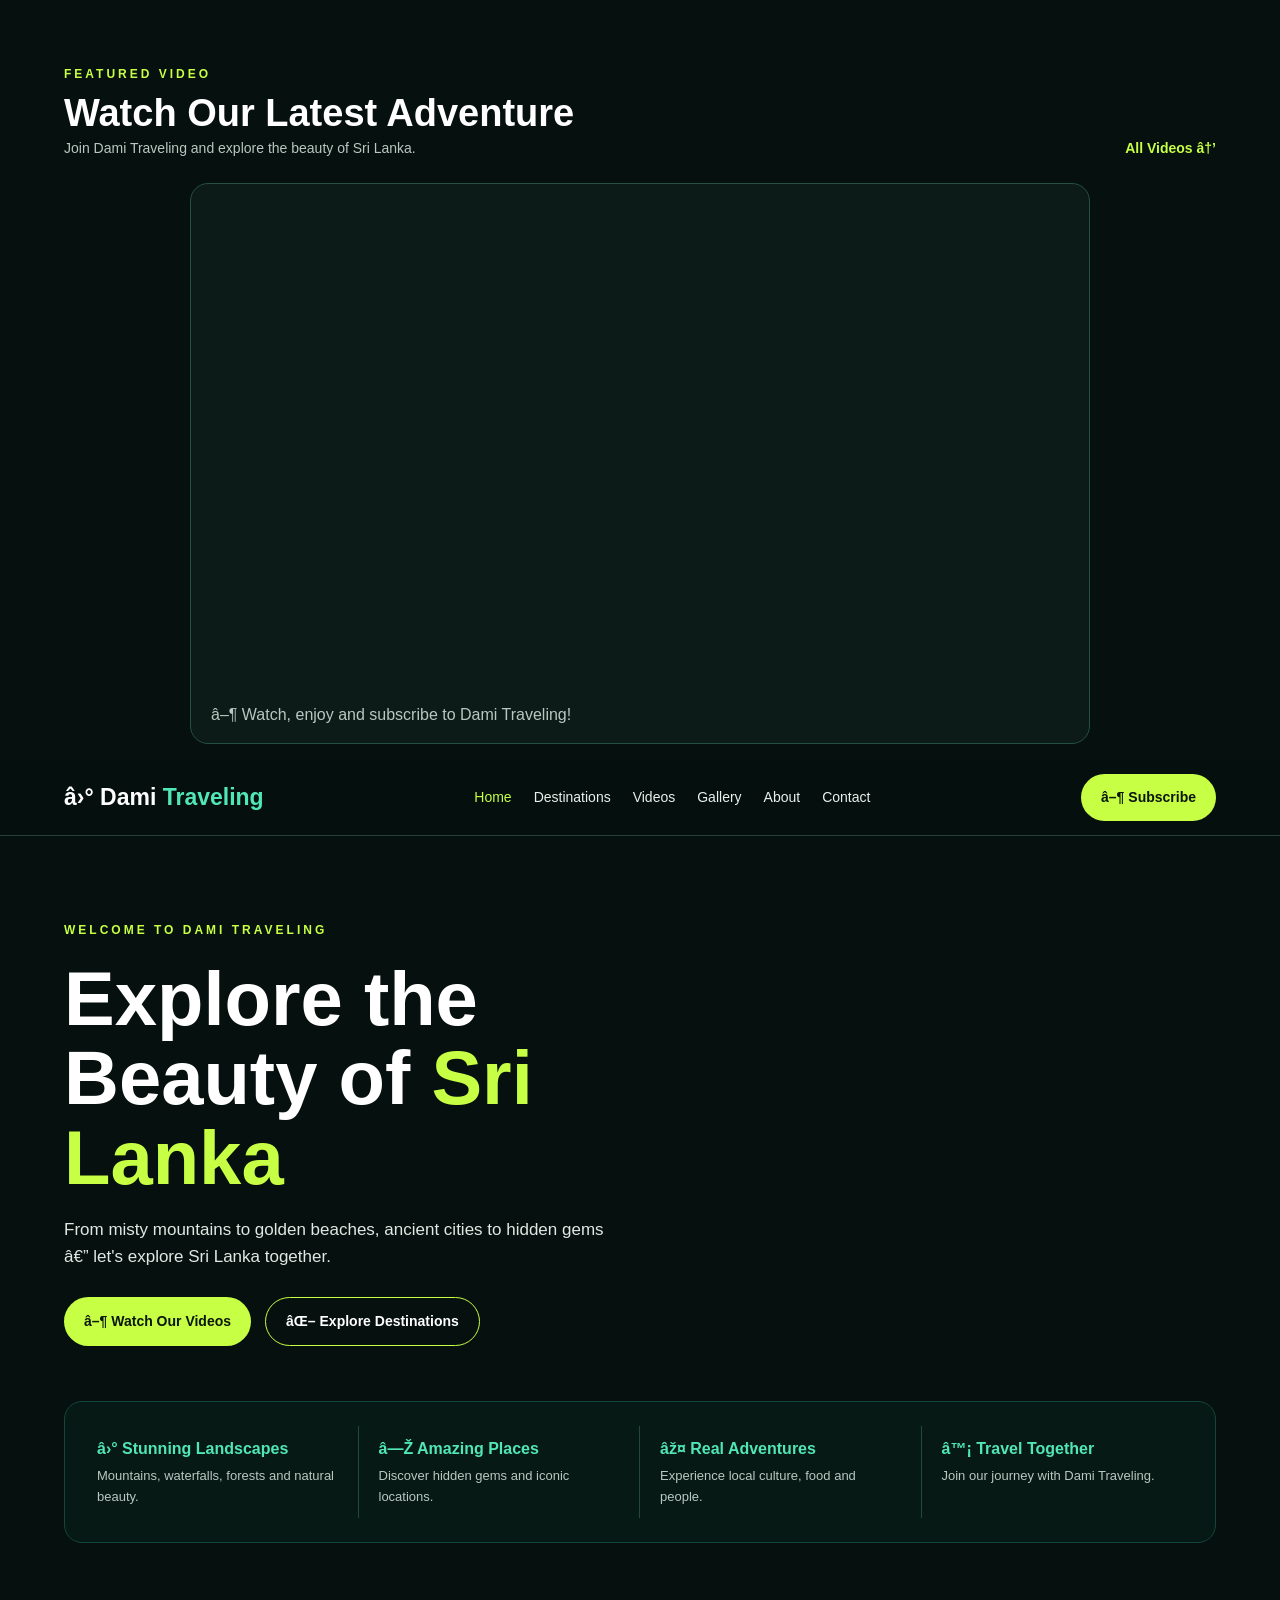
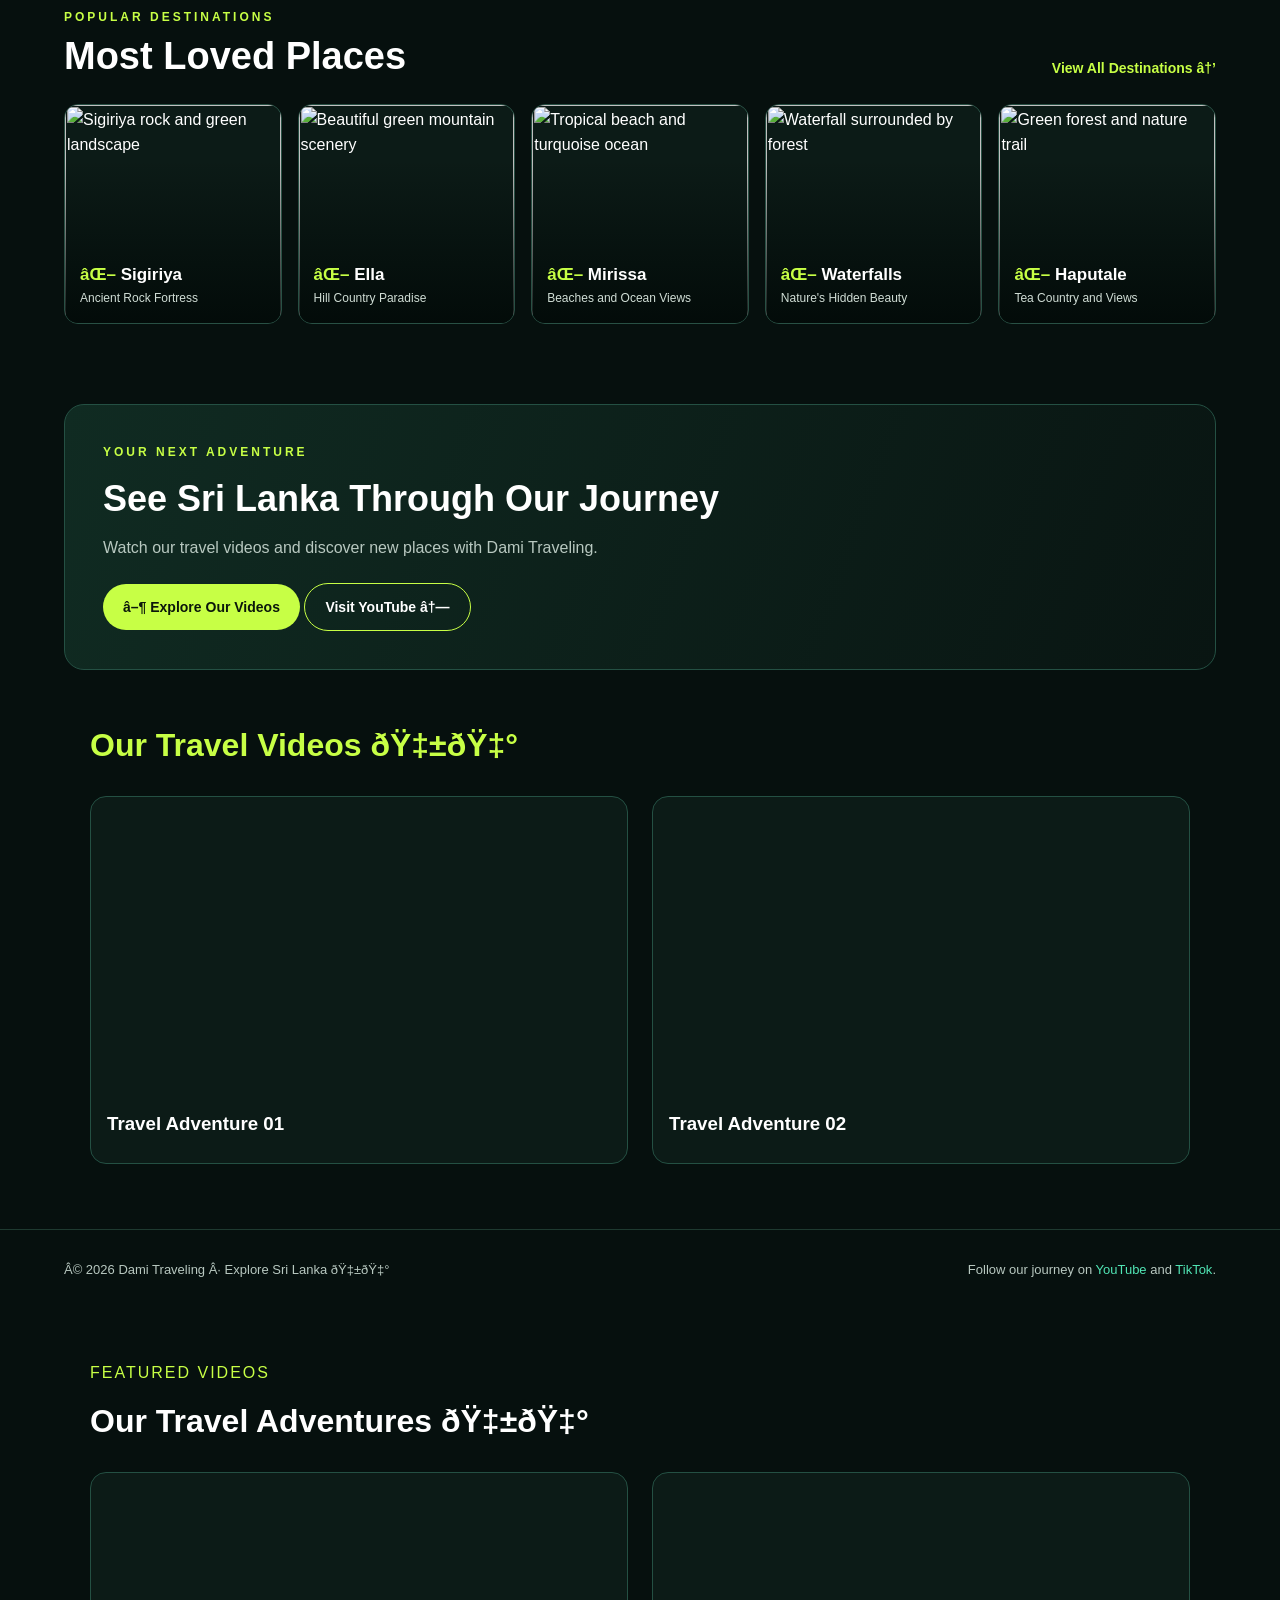
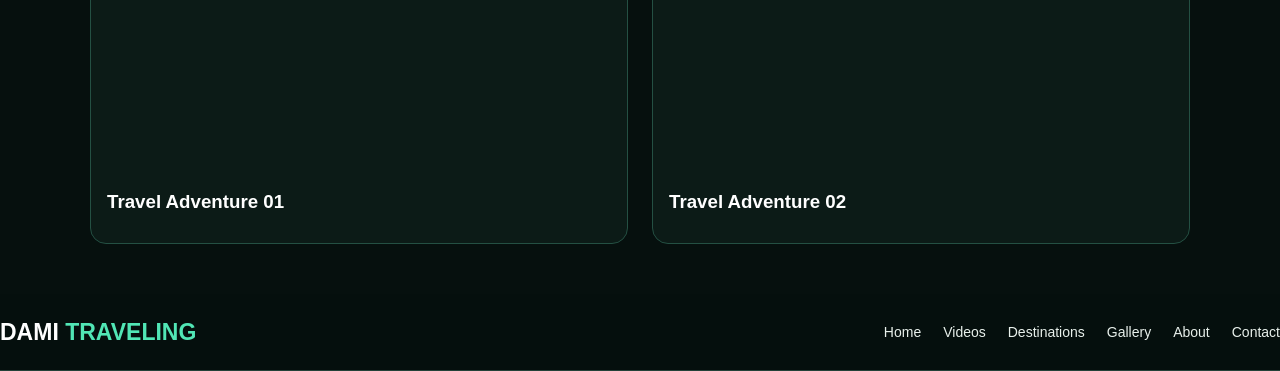
==== index.html @ 3c7013a9 "Update index.html" ====
<section class="content wrap">
  <div class="section-head">
    <div>
      <span class="kicker">FEATURED VIDEO</span>
      <h2>Watch Our Latest Adventure</h2>
      <p>Join Dami Traveling and explore the beauty of Sri Lanka.</p>
    </div>
    <a class="view-all" href="videos.html">All Videos →</a>
  </div>

  <div style="max-width:900px;margin:auto;background:#0c1b17;padding:12px;border:1px solid #245043;border-radius:18px;">
    <div style="position:relative;width:100%;aspect-ratio:16/9;">
      <iframe
        src="https://www.youtube.com/embed/QiUTa15-gpk"
        title="Dami Traveling featured video"
        style="position:absolute;inset:0;width:100%;height:100%;border:0;border-radius:12px;"
        allow="accelerometer;autoplay;clipboard-write;encrypted-media;gyroscope;picture-in-picture;web-share"
        referrerpolicy="strict-origin-when-cross-origin"
        allowfullscreen>
      </iframe>
    </div>
    <p style="padding:14px 8px 4px;color:#b8c8c0;">
      ▶ Watch, enjoy and subscribe to Dami Traveling!
    </p>
  </div>
</section>

<!DOCTYPE html>
<html lang="en">
<head>
<meta charset="UTF-8">
<meta name="viewport" content="width=device-width, initial-scale=1">
<title>Dami Traveling | Explore Sri Lanka</title>
<meta name="description" content="Explore Sri Lanka's mountains, waterfalls, villages and beaches with Dami Traveling.">
<style>
*{box-sizing:border-box;margin:0;padding:0}
:root{--bg:#06100e;--panel:#0c1b17;--green:#c7ff45;--mint:#51e6b5;--muted:#b8c8c0}
html{scroll-behavior:smooth;scroll-padding-top:90px}
body{font-family:Arial,Helvetica,sans-serif;background:var(--bg);color:#fff;line-height:1.6}
a{color:inherit;text-decoration:none}
img{display:block;width:100%;object-fit:cover}
.wrap{width:min(1200px,90%);margin:auto}
header{position:sticky;top:0;z-index:20;background:#06100ef2;border-bottom:1px solid #234138;backdrop-filter:blur(12px)}
.navbar{min-height:76px;display:flex;align-items:center;justify-content:space-between;gap:20px}
.logo{font-size:23px;font-weight:800;color:#fff;white-space:nowrap}
.logo span{color:var(--mint)}
nav{display:flex;gap:22px;align-items:center;flex-wrap:wrap}
nav a{font-size:14px;color:#e8f0eb}
nav a:hover,nav a.active{color:var(--green)}
.subscribe,.btn{display:inline-flex;justify-content:center;align-items:center;gap:9px;padding:12px 20px;border-radius:30px;font-weight:bold;font-size:14px}
.subscribe,.btn-main{background:var(--green);color:#0b170b}
.hero{min-height:510px;display:flex;align-items:center;position:relative;overflow:hidden;background:linear-gradient(90deg,#06100e 0%,#06100edb 35%,#06100e30 100%),url('https://images.unsplash.com/photo-1470770841072-f978cf4d019e?auto=format&fit=crop&w=2000&q=85') center 48%/cover no-repeat}
.hero-content{padding:85px 0;max-width:680px}
.kicker{font-size:12px;font-weight:bold;letter-spacing:3px;color:var(--green)}
h1{font-size:clamp(42px,7vw,76px);line-height:1.05;margin:18px 0}
h1 span{color:var(--green)}
.hero p{max-width:540px;color:#e0e8e3;font-size:17px}
.actions{display:flex;gap:14px;flex-wrap:wrap;margin-top:27px}
.btn-outline{border:1px solid var(--green);color:white}
.btn:hover,.subscribe:hover{transform:translateY(-2px)}
.features{display:grid;grid-template-columns:repeat(4,1fr);background:#071915;border:1px solid #15453a;border-radius:18px;padding:24px 12px;margin-top:-30px;position:relative;z-index:2}
.feature{padding:10px 20px;border-right:1px solid #23483c}
.feature:last-child{border:0}
.feature strong{display:block;color:var(--mint);font-size:16px;margin-bottom:5px}
.feature p{font-size:13px;color:var(--muted)}
section.content{padding:65px 0 15px}
.section-head{display:flex;align-items:end;justify-content:space-between;gap:20px;margin-bottom:24px;flex-wrap:wrap}
.section-head h2{font-size:clamp(27px,4vw,38px);line-height:1.2;margin-top:7px}
.section-head p{font-size:14px;color:var(--muted)}
.view-all{color:var(--green);font-weight:bold;font-size:14px}
.places{display:grid;grid-template-columns:repeat(5,minmax(0,1fr));gap:16px}
.place{position:relative;min-height:220px;overflow:hidden;border-radius:14px;border:1px solid #285044;background:var(--panel)}
.place img{height:100%;min-height:220px;position:absolute;inset:0;transition:transform .35s}
.place:hover img{transform:scale(1.07)}
.place:after{content:"";position:absolute;inset:0;background:linear-gradient(transparent 25%,#020a08ed)}
.place-info{position:absolute;z-index:1;bottom:15px;left:15px;right:10px}
.place-info h3{font-size:17px}
.place-info p{font-size:12px;color:#d0ddd5}
.place-info h3:before{content:"⌖ ";color:var(--green)}
.video-banner{margin-top:65px;padding:38px;border:1px solid #245043;border-radius:20px;background:linear-gradient(110deg,#102b22,#091512)}
.video-banner h2{font-size:clamp(25px,4vw,36px);margin:8px 0}
.video-banner p{color:var(--muted);margin-bottom:22px}
footer{margin-top:65px;border-top:1px solid #1e3a30;padding:30px 0;color:var(--muted);font-size:13px}
.footer-inner{display:flex;justify-content:space-between;gap:20px;flex-wrap:wrap}
footer a{color:var(--mint)}
@media(max-width:950px){.navbar{padding:15px 0;flex-wrap:wrap;justify-content:center}.logo{width:100%;text-align:center}nav{justify-content:center;gap:15px}.places{grid-template-columns:repeat(3,1fr)}.features{grid-template-columns:repeat(2,1fr)}.feature:nth-child(2){border-right:0}.feature:nth-child(-n+2){border-bottom:1px solid #23483c}.feature{padding:16px}}
@media(max-width:600px){.wrap{width:92%}.hero{min-height:480px;background-position:center}.hero-content{padding:65px 0}h1{font-size:46px}.hero p{font-size:15px}.features{margin-top:-18px;padding:12px 6px}.feature{padding:12px 10px}.feature strong{font-size:14px}.feature p{font-size:12px}.places{grid-template-columns:repeat(2,minmax(0,1fr));gap:12px}.place,.place img{min-height:190px}.place-info{left:10px;bottom:10px}.place-info h3{font-size:15px}.video-banner{padding:25px 20px}.section-head{align-items:start;flex-direction:column}nav{gap:12px}nav a{font-size:13px}.subscribe{padding:9px 14px}}
</style>
</head>
<body>
<header>
  <div class="wrap navbar">
    <a class="logo" href="index.html">⛰ Dami <span>Traveling</span></a>
    <nav aria-label="Main navigation">
      <a class="active" href="index.html">Home</a>
      <a href="destinations.html">Destinations</a>
      <a href="videos.html">Videos</a>
      <a href="gallery.html">Gallery</a>
      <a href="about.html">About</a>
      <a href="contact.html">Contact</a>
    </nav>
    <a class="subscribe" href="https://youtube.com/@damitha-w6f" target="_blank" rel="noopener">▶ Subscribe</a>
  </div>
</header>

<main>
  <section class="hero">
    <div class="wrap">
      <div class="hero-content">
        <span class="kicker">WELCOME TO DAMI TRAVELING</span>
        <h1>Explore the Beauty of <span>Sri Lanka</span></h1>
        <p>From misty mountains to golden beaches, ancient cities to hidden gems — let's explore Sri Lanka together.</p>
        <div class="actions">
          <a class="btn btn-main" href="videos.html">▶ Watch Our Videos</a>
          <a class="btn btn-outline" href="destinations.html">⌖ Explore Destinations</a>
        </div>
      </div>
    </div>
  </section>

  <div class="wrap">
    <div class="features">
      <div class="feature"><strong>⛰ Stunning Landscapes</strong><p>Mountains, waterfalls, forests and natural beauty.</p></div>
      <div class="feature"><strong>◎ Amazing Places</strong><p>Discover hidden gems and iconic locations.</p></div>
      <div class="feature"><strong>➤ Real Adventures</strong><p>Experience local culture, food and people.</p></div>
      <div class="feature"><strong>♡ Travel Together</strong><p>Join our journey with Dami Traveling.</p></div>
    </div>

    <section class="content">
      <div class="section-head">
        <div><span class="kicker">POPULAR DESTINATIONS</span><h2>Most Loved Places</h2></div>
        <a class="view-all" href="destinations.html">View All Destinations →</a>
      </div>
      <div class="places">
        <a class="place" href="destinations.html">
          <img src="https://images.unsplash.com/photo-1588598198321-9735fd524b0b?auto=format&fit=crop&w=650&q=80" alt="Sigiriya rock and green landscape" loading="lazy">
          <div class="place-info"><h3>Sigiriya</h3><p>Ancient Rock Fortress</p></div>
        </a>
        <a class="place" href="destinations.html">
          <img src="https://images.unsplash.com/photo-1500530855697-b586d89ba3ee?auto=format&fit=crop&w=650&q=80" alt="Beautiful green mountain scenery" loading="lazy">
          <div class="place-info"><h3>Ella</h3><p>Hill Country Paradise</p></div>
        </a>
        <a class="place" href="destinations.html">
          <img src="https://images.unsplash.com/photo-1510414842594-a61c69b5ae57?auto=format&fit=crop&w=650&q=80" alt="Tropical beach and turquoise ocean" loading="lazy">
          <div class="place-info"><h3>Mirissa</h3><p>Beaches and Ocean Views</p></div>
        </a>
        <a class="place" href="destinations.html">
          <img src="https://images.unsplash.com/photo-1432405972618-c60b0225b8f9?auto=format&fit=crop&w=650&q=80" alt="Waterfall surrounded by forest" loading="lazy">
          <div class="place-info"><h3>Waterfalls</h3><p>Nature's Hidden Beauty</p></div>
        </a>
        <a class="place" href="destinations.html">
          <img src="https://images.unsplash.com/photo-1473448912268-2022ce9509d8?auto=format&fit=crop&w=650&q=80" alt="Green forest and nature trail" loading="lazy">
          <div class="place-info"><h3>Haputale</h3><p>Tea Country and Views</p></div>
        </a>
      </div>
    </section>

    <section class="video-banner">
      <span class="kicker">YOUR NEXT ADVENTURE</span>
      <h2>See Sri Lanka Through Our Journey</h2>
      <p>Watch our travel videos and discover new places with Dami Traveling.</p>
      <a class="btn btn-main" href="videos.html">▶ Explore Our Videos</a>
      <a class="btn btn-outline" href="https://youtube.com/@damitha-w6f" target="_blank" rel="noopener">Visit YouTube ↗</a>
    </section>
  </div>
</main>

<section style="max-width:1100px;width:92%;margin:50px auto;color:white;font-family:Arial,sans-serif;">
  <h2 style="color:#c7ff45;font-size:32px;margin-bottom:24px;">Our Travel Videos 🇱🇰</h2>

  <div style="display:grid;grid-template-columns:repeat(auto-fit,minmax(min(100%,350px),1fr));gap:24px;">
    <div style="background:#0c1b17;padding:12px;border-radius:16px;border:1px solid #245043;">
      <iframe
        src="https://www.youtube-nocookie.com/embed/QiUTa15-gpk"
        title="Dami Traveling Video 1"
        style="display:block;width:100%;aspect-ratio:16/9;border:0;border-radius:10px;"
        allowfullscreen>
      </iframe>
      <h3 style="padding:12px 4px;">Travel Adventure 01</h3>
    </div>

    <div style="background:#0c1b17;padding:12px;border-radius:16px;border:1px solid #245043;">
      <iframe
        src="https://www.youtube-nocookie.com/embed/O4N68p5Ew6w?start=191"
        title="Dami Traveling Video 2"
        style="display:block;width:100%;aspect-ratio:16/9;border:0;border-radius:10px;"
        allowfullscreen>
      </iframe>
      <h3 style="padding:12px 4px;">Travel Adventure 02</h3>
    </div>
  </div>
</section>

<footer>
  <div class="wrap footer-inner">
    <p>© 2026 Dami Traveling · Explore Sri Lanka 🇱🇰</p>
    <p>Follow our journey on <a href="https://youtube.com/@damitha-w6f" target="_blank" rel="noopener">YouTube</a> and <a href="https://www.tiktok.com/@dami695572661" target="_blank" rel="noopener">TikTok</a>.</p>
  </div>
</footer>
</body>
<section style="max-width:1100px;width:92%;margin:50px auto;color:white;font-family:Arial,sans-serif;">
  <p style="color:#c7ff45;letter-spacing:2px;">FEATURED VIDEOS</p>
  <h2 style="font-size:32px;margin:10px 0 25px;">Our Travel Adventures 🇱🇰</h2>

  <div style="display:grid;grid-template-columns:repeat(auto-fit,minmax(min(100%,350px),1fr));gap:24px;">
    <div style="background:#0c1b17;border:1px solid #245043;border-radius:16px;padding:12px;">
      <iframe
        src="https://www.youtube.com/embed/QiUTa15-gpk"
        title="Dami Traveling video 1"
        style="display:block;width:100%;aspect-ratio:16/9;border:0;border-radius:10px;"
        allowfullscreen>
      </iframe>
      <h3 style="padding:14px 4px;">Travel Adventure 01</h3>
    </div>

    <div style="background:#0c1b17;border:1px solid #245043;border-radius:16px;padding:12px;">
      <iframe
        src="https://www.youtube.com/embed/O4N68p5Ew6w?start=191"
        title="Dami Traveling video 2"
        style="display:block;width:100%;aspect-ratio:16/9;border:0;border-radius:10px;"
        allowfullscreen>
      </iframe>
      <h3 style="padding:14px 4px;">Travel Adventure 02</h3>
    </div>
  </div>
</section>


</body>
</html>

<header>
  <div class="container navbar">
    <a class="logo" href="index.html">
      DAMI <span>TRAVELING</span>
    </a>

    <nav>
      <a href="index.html">Home</a>
      <a href="videos.html">Videos</a>
      <a href="destinations.html">Destinations</a>
      <a href="gallery.html">Gallery</a>
      <a href="about.html">About</a>
      <a href="contact.html">Contact</a>
    </nav>
  </div>
</header>
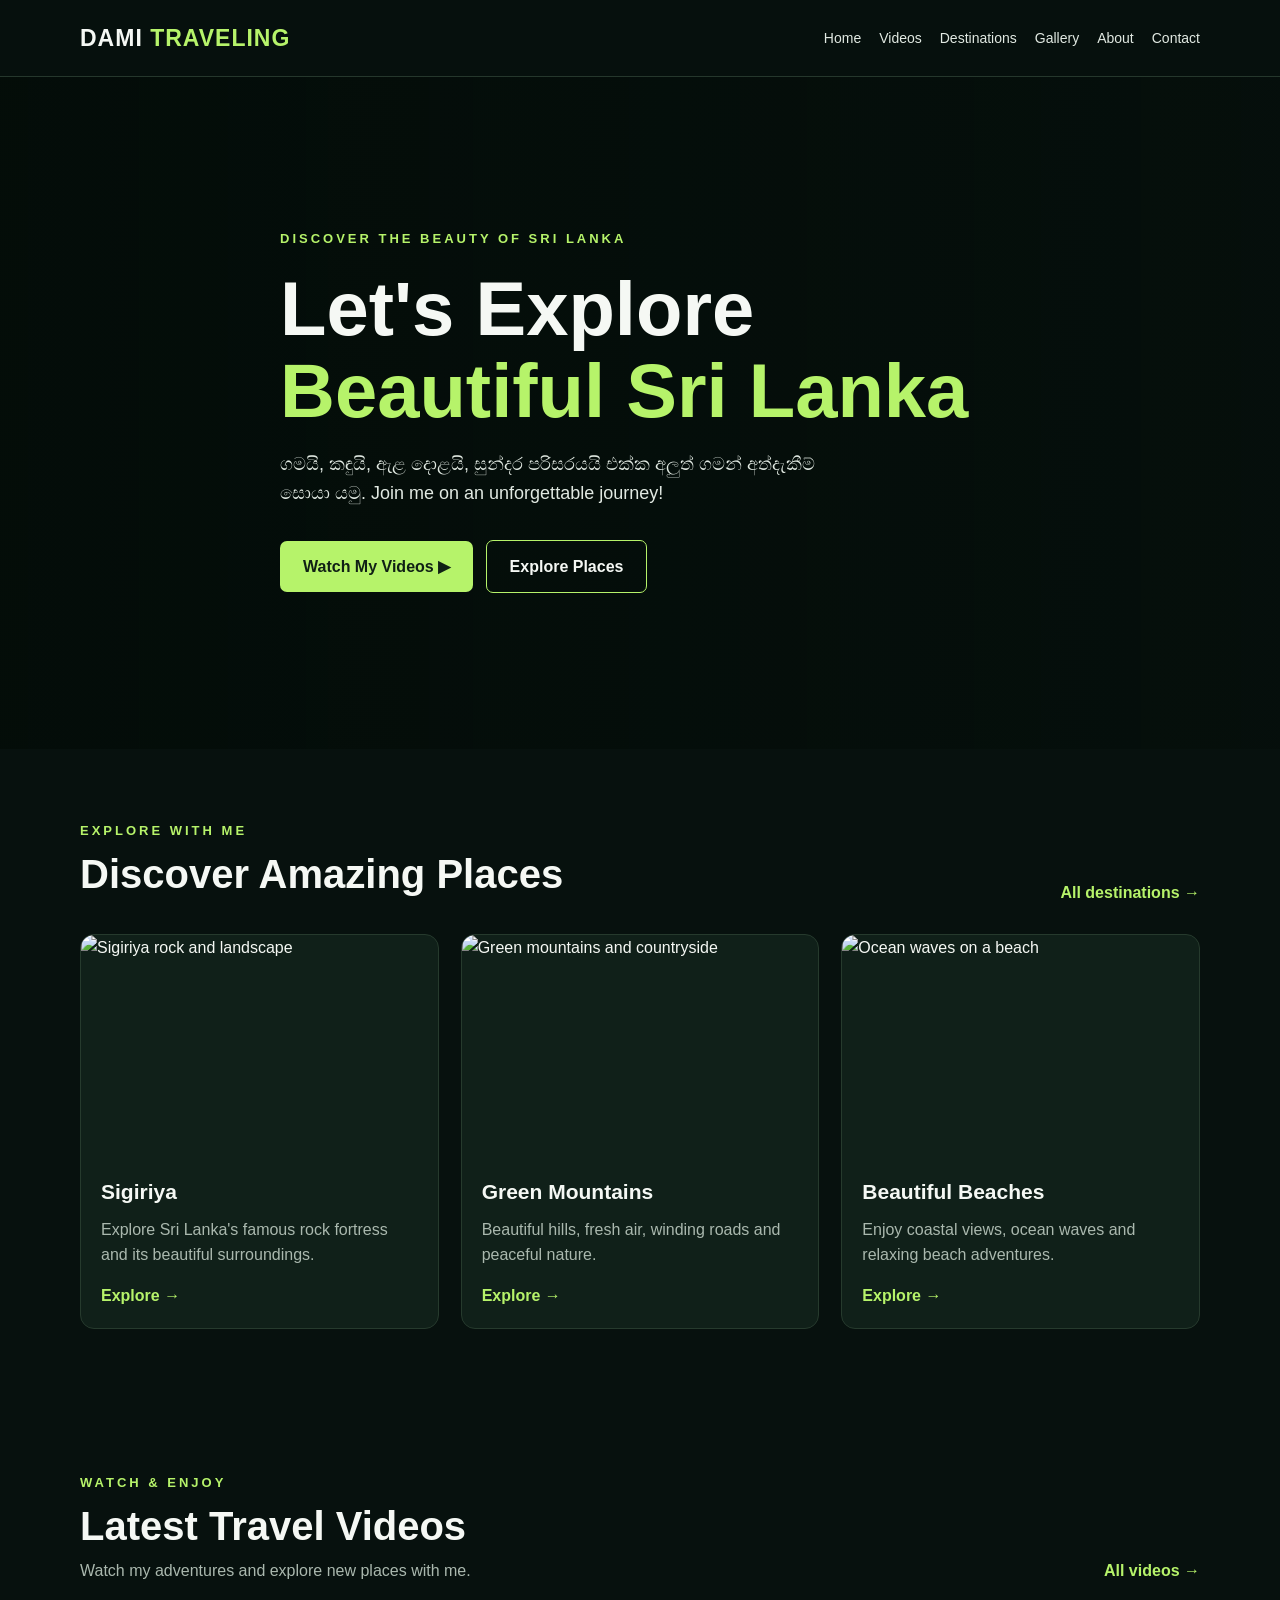
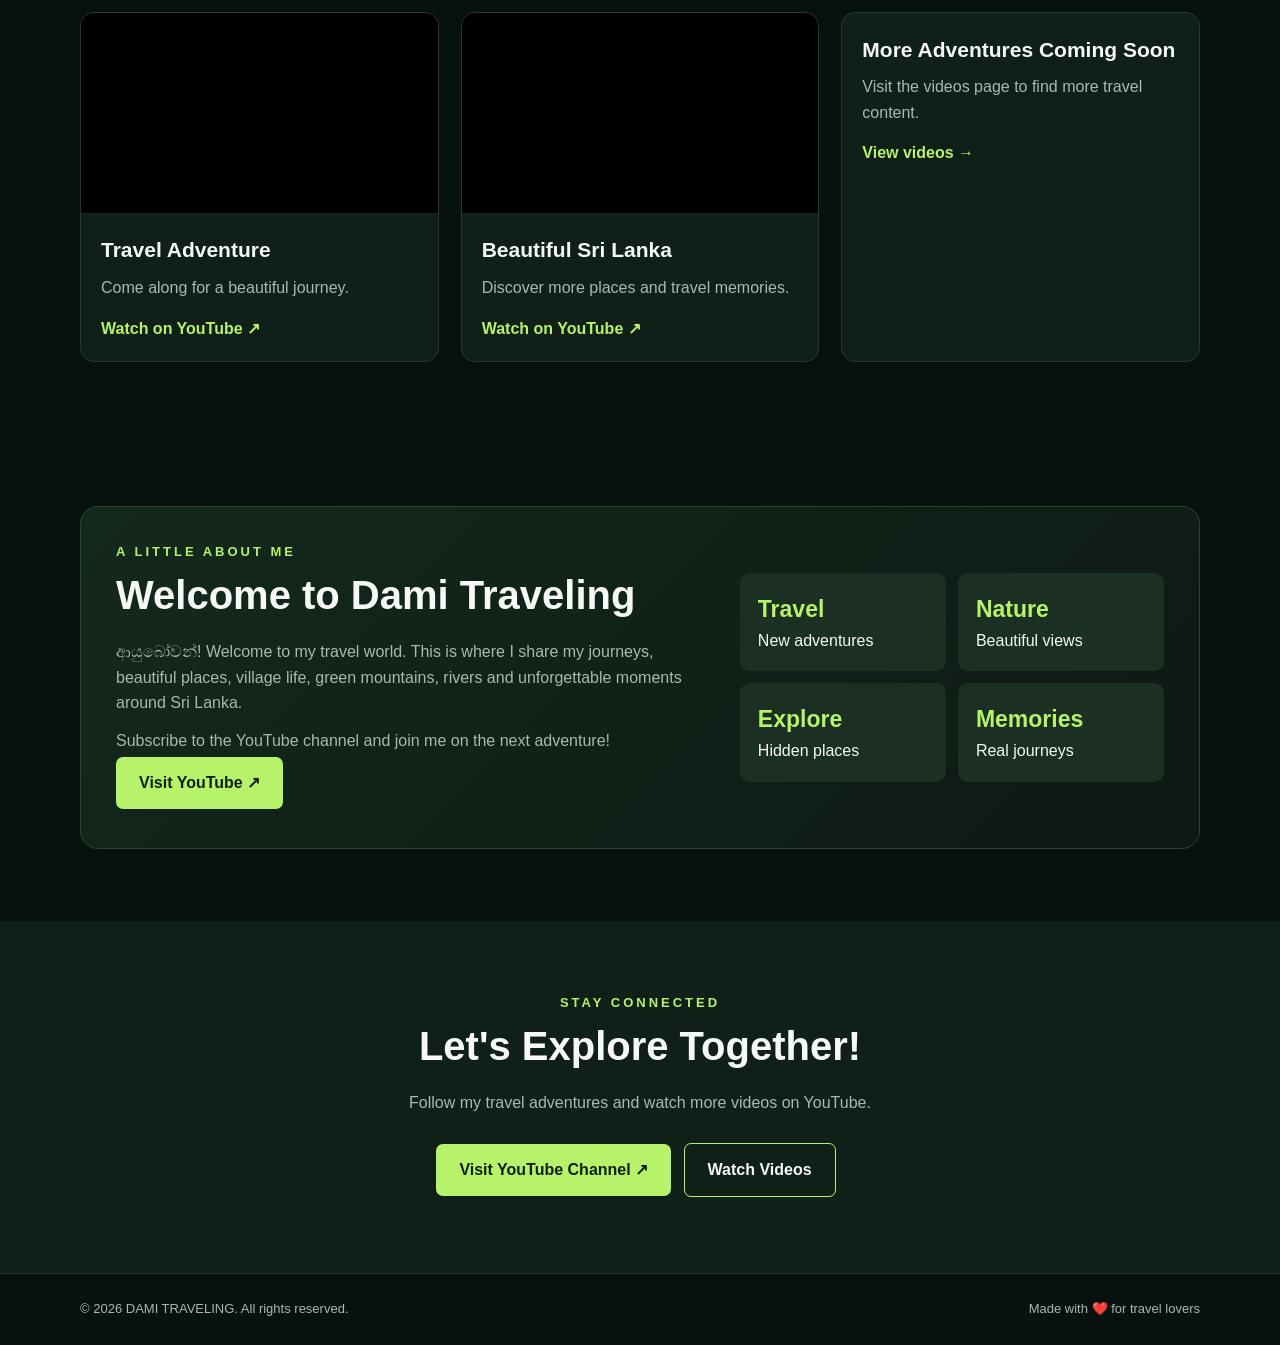
==== commit d9836321: "Update index.html" ====
--- a/index.html
+++ b/index.html
@@ -1,250 +1,422 @@
-
-<section class="content wrap">
-  <div class="section-head">
-    <div>
-      <span class="kicker">FEATURED VIDEO</span>
-      <h2>Watch Our Latest Adventure</h2>
-      <p>Join Dami Traveling and explore the beauty of Sri Lanka.</p>
-    </div>
-    <a class="view-all" href="videos.html">All Videos →</a>
-  </div>
-
-  <div style="max-width:900px;margin:auto;background:#0c1b17;padding:12px;border:1px solid #245043;border-radius:18px;">
-    <div style="position:relative;width:100%;aspect-ratio:16/9;">
-      <iframe
-        src="https://www.youtube.com/embed/QiUTa15-gpk"
-        title="Dami Traveling featured video"
-        style="position:absolute;inset:0;width:100%;height:100%;border:0;border-radius:12px;"
-        allow="accelerometer;autoplay;clipboard-write;encrypted-media;gyroscope;picture-in-picture;web-share"
-        referrerpolicy="strict-origin-when-cross-origin"
-        allowfullscreen>
-      </iframe>
-    </div>
-    <p style="padding:14px 8px 4px;color:#b8c8c0;">
-      ▶ Watch, enjoy and subscribe to Dami Traveling!
-    </p>
-  </div>
-</section>
 
 <!DOCTYPE html>
 <html lang="en">
 <head>
-<meta charset="UTF-8">
-<meta name="viewport" content="width=device-width, initial-scale=1">
-<title>Dami Traveling | Explore Sri Lanka</title>
-<meta name="description" content="Explore Sri Lanka's mountains, waterfalls, villages and beaches with Dami Traveling.">
-<style>
-*{box-sizing:border-box;margin:0;padding:0}
-:root{--bg:#06100e;--panel:#0c1b17;--green:#c7ff45;--mint:#51e6b5;--muted:#b8c8c0}
-html{scroll-behavior:smooth;scroll-padding-top:90px}
-body{font-family:Arial,Helvetica,sans-serif;background:var(--bg);color:#fff;line-height:1.6}
-a{color:inherit;text-decoration:none}
-img{display:block;width:100%;object-fit:cover}
-.wrap{width:min(1200px,90%);margin:auto}
-header{position:sticky;top:0;z-index:20;background:#06100ef2;border-bottom:1px solid #234138;backdrop-filter:blur(12px)}
-.navbar{min-height:76px;display:flex;align-items:center;justify-content:space-between;gap:20px}
-.logo{font-size:23px;font-weight:800;color:#fff;white-space:nowrap}
-.logo span{color:var(--mint)}
-nav{display:flex;gap:22px;align-items:center;flex-wrap:wrap}
-nav a{font-size:14px;color:#e8f0eb}
-nav a:hover,nav a.active{color:var(--green)}
-.subscribe,.btn{display:inline-flex;justify-content:center;align-items:center;gap:9px;padding:12px 20px;border-radius:30px;font-weight:bold;font-size:14px}
-.subscribe,.btn-main{background:var(--green);color:#0b170b}
-.hero{min-height:510px;display:flex;align-items:center;position:relative;overflow:hidden;background:linear-gradient(90deg,#06100e 0%,#06100edb 35%,#06100e30 100%),url('https://images.unsplash.com/photo-1470770841072-f978cf4d019e?auto=format&fit=crop&w=2000&q=85') center 48%/cover no-repeat}
-.hero-content{padding:85px 0;max-width:680px}
-.kicker{font-size:12px;font-weight:bold;letter-spacing:3px;color:var(--green)}
-h1{font-size:clamp(42px,7vw,76px);line-height:1.05;margin:18px 0}
-h1 span{color:var(--green)}
-.hero p{max-width:540px;color:#e0e8e3;font-size:17px}
-.actions{display:flex;gap:14px;flex-wrap:wrap;margin-top:27px}
-.btn-outline{border:1px solid var(--green);color:white}
-.btn:hover,.subscribe:hover{transform:translateY(-2px)}
-.features{display:grid;grid-template-columns:repeat(4,1fr);background:#071915;border:1px solid #15453a;border-radius:18px;padding:24px 12px;margin-top:-30px;position:relative;z-index:2}
-.feature{padding:10px 20px;border-right:1px solid #23483c}
-.feature:last-child{border:0}
-.feature strong{display:block;color:var(--mint);font-size:16px;margin-bottom:5px}
-.feature p{font-size:13px;color:var(--muted)}
-section.content{padding:65px 0 15px}
-.section-head{display:flex;align-items:end;justify-content:space-between;gap:20px;margin-bottom:24px;flex-wrap:wrap}
-.section-head h2{font-size:clamp(27px,4vw,38px);line-height:1.2;margin-top:7px}
-.section-head p{font-size:14px;color:var(--muted)}
-.view-all{color:var(--green);font-weight:bold;font-size:14px}
-.places{display:grid;grid-template-columns:repeat(5,minmax(0,1fr));gap:16px}
-.place{position:relative;min-height:220px;overflow:hidden;border-radius:14px;border:1px solid #285044;background:var(--panel)}
-.place img{height:100%;min-height:220px;position:absolute;inset:0;transition:transform .35s}
-.place:hover img{transform:scale(1.07)}
-.place:after{content:"";position:absolute;inset:0;background:linear-gradient(transparent 25%,#020a08ed)}
-.place-info{position:absolute;z-index:1;bottom:15px;left:15px;right:10px}
-.place-info h3{font-size:17px}
-.place-info p{font-size:12px;color:#d0ddd5}
-.place-info h3:before{content:"⌖ ";color:var(--green)}
-.video-banner{margin-top:65px;padding:38px;border:1px solid #245043;border-radius:20px;background:linear-gradient(110deg,#102b22,#091512)}
-.video-banner h2{font-size:clamp(25px,4vw,36px);margin:8px 0}
-.video-banner p{color:var(--muted);margin-bottom:22px}
-footer{margin-top:65px;border-top:1px solid #1e3a30;padding:30px 0;color:var(--muted);font-size:13px}
-.footer-inner{display:flex;justify-content:space-between;gap:20px;flex-wrap:wrap}
-footer a{color:var(--mint)}
-@media(max-width:950px){.navbar{padding:15px 0;flex-wrap:wrap;justify-content:center}.logo{width:100%;text-align:center}nav{justify-content:center;gap:15px}.places{grid-template-columns:repeat(3,1fr)}.features{grid-template-columns:repeat(2,1fr)}.feature:nth-child(2){border-right:0}.feature:nth-child(-n+2){border-bottom:1px solid #23483c}.feature{padding:16px}}
-@media(max-width:600px){.wrap{width:92%}.hero{min-height:480px;background-position:center}.hero-content{padding:65px 0}h1{font-size:46px}.hero p{font-size:15px}.features{margin-top:-18px;padding:12px 6px}.feature{padding:12px 10px}.feature strong{font-size:14px}.feature p{font-size:12px}.places{grid-template-columns:repeat(2,minmax(0,1fr));gap:12px}.place,.place img{min-height:190px}.place-info{left:10px;bottom:10px}.place-info h3{font-size:15px}.video-banner{padding:25px 20px}.section-head{align-items:start;flex-direction:column}nav{gap:12px}nav a{font-size:13px}.subscribe{padding:9px 14px}}
-</style>
+  <meta charset="UTF-8">
+  <meta name="viewport" content="width=device-width, initial-scale=1.0">
+  <title>DAMI TRAVELING | Explore Sri Lanka</title>
+  <meta name="description" content="Discover Sri Lanka with Dami Traveling. Explore beautiful destinations, travel videos and nature.">
+  <style>
+    * {
+      margin: 0;
+      padding: 0;
+      box-sizing: border-box;
+    }
+
+    :root {
+      --bg: #07110e;
+      --panel: #102019;
+      --green: #b6f36a;
+      --white: #f5f8f4;
+      --muted: #aab8ae;
+    }
+
+    html { scroll-behavior: smooth; }
+
+    body {
+      font-family: Arial, Helvetica, sans-serif;
+      background: var(--bg);
+      color: var(--white);
+      line-height: 1.6;
+    }
+
+    a {
+      color: inherit;
+      text-decoration: none;
+    }
+
+    .container {
+      width: min(1120px, 92%);
+      margin: auto;
+    }
+
+    header {
+      background: rgba(7,17,14,.97);
+      border-bottom: 1px solid #25372c;
+      position: sticky;
+      top: 0;
+      z-index: 10;
+    }
+
+    .navbar {
+      min-height: 76px;
+      display: flex;
+      align-items: center;
+      justify-content: space-between;
+      gap: 20px;
+      flex-wrap: wrap;
+      padding: 14px 0;
+    }
+
+    .logo {
+      font-size: 23px;
+      font-weight: 900;
+      letter-spacing: 1px;
+    }
+
+    .logo span { color: var(--green); }
+
+    nav {
+      display: flex;
+      flex-wrap: wrap;
+      gap: 18px;
+    }
+
+    nav a {
+      font-size: 14px;
+      color: #e1e9e2;
+    }
+
+    nav a:hover { color: var(--green); }
+
+    .hero {
+      min-height: 590px;
+      display: flex;
+      align-items: center;
+      background:
+        linear-gradient(90deg, rgba(3,12,8,.9), rgba(3,12,8,.45)),
+        url("https://images.unsplash.com/photo-1588598198321-9735fd5f9f35?auto=format&fit=crop&w=1800&q=85")
+        center/cover;
+    }
+
+    .hero-content {
+      max-width: 720px;
+      padding: 80px 0;
+    }
+
+    .tag {
+      color: var(--green);
+      font-size: 13px;
+      font-weight: bold;
+      letter-spacing: 3px;
+      text-transform: uppercase;
+    }
+
+    h1 {
+      font-size: clamp(42px, 7vw, 76px);
+      line-height: 1.08;
+      margin: 18px 0;
+    }
+
+    h1 span { color: var(--green); }
+
+    .hero p {
+      color: #e1e9e2;
+      font-size: 18px;
+      max-width: 570px;
+      margin-bottom: 28px;
+    }
+
+    .btn {
+      display: inline-block;
+      background: var(--green);
+      color: #102015;
+      font-weight: bold;
+      padding: 13px 23px;
+      border-radius: 7px;
+      margin: 4px 8px 4px 0;
+    }
+
+    .btn-outline {
+      background: transparent;
+      border: 1px solid var(--green);
+      color: var(--white);
+    }
+
+    section { padding: 72px 0; }
+
+    .section-head {
+      display: flex;
+      align-items: end;
+      justify-content: space-between;
+      gap: 20px;
+      flex-wrap: wrap;
+      margin-bottom: 28px;
+    }
+
+    h2 { font-size: clamp(28px, 4vw, 40px); }
+
+    .section-head p, .muted { color: var(--muted); }
+
+    .grid {
+      display: grid;
+      grid-template-columns: repeat(3, minmax(0, 1fr));
+      gap: 22px;
+    }
+
+    .card {
+      background: var(--panel);
+      border: 1px solid #263a2d;
+      border-radius: 14px;
+      overflow: hidden;
+      transition: transform .2s, border-color .2s;
+    }
+
+    .card:hover {
+      transform: translateY(-5px);
+      border-color: var(--green);
+    }
+
+    .card img {
+      width: 100%;
+      height: 220px;
+      object-fit: cover;
+      display: block;
+    }
+
+    .card-content { padding: 20px; }
+
+    .card h3 { font-size: 21px; margin-bottom: 8px; }
+
+    .card p { color: var(--muted); margin-bottom: 15px; }
+
+    .text-link { color: var(--green); font-weight: bold; }
+
+    .video-frame {
+      width: 100%;
+      aspect-ratio: 16 / 9;
+      border: 0;
+      display: block;
+      background: #000;
+    }
+
+    .about-box {
+      background: linear-gradient(135deg, #14291d, #0d1913);
+      border: 1px solid #2c4432;
+      border-radius: 18px;
+      padding: 35px;
+      display: grid;
+      grid-template-columns: 1.4fr 1fr;
+      gap: 30px;
+      align-items: center;
+    }
+
+    .about-box p {
+      color: var(--muted);
+      margin-top: 12px;
+    }
+
+    .stats {
+      display: grid;
+      grid-template-columns: 1fr 1fr;
+      gap: 12px;
+    }
+
+    .stat {
+      background: #1b3022;
+      border-radius: 10px;
+      padding: 18px;
+    }
+
+    .stat strong {
+      color: var(--green);
+      display: block;
+      font-size: 23px;
+    }
+
+    .contact {
+      text-align: center;
+      background: #102019;
+    }
+
+    .contact p {
+      color: var(--muted);
+      margin: 12px 0 24px;
+    }
+
+    footer {
+      border-top: 1px solid #26372c;
+      padding: 25px 0;
+      color: var(--muted);
+      font-size: 13px;
+    }
+
+    .footer-inner {
+      display: flex;
+      justify-content: space-between;
+      flex-wrap: wrap;
+      gap: 12px;
+    }
+
+    @media (max-width: 760px) {
+      .navbar { justify-content: center; }
+      nav { justify-content: center; gap: 12px; }
+      .hero { min-height: 520px; }
+      .grid { grid-template-columns: 1fr; }
+      .about-box { grid-template-columns: 1fr; padding: 23px; }
+      .card img { height: 230px; }
+    }
+  </style>
 </head>
+
 <body>
-<header>
-  <div class="wrap navbar">
-    <a class="logo" href="index.html">⛰ Dami <span>Traveling</span></a>
-    <nav aria-label="Main navigation">
-      <a class="active" href="index.html">Home</a>
-      <a href="destinations.html">Destinations</a>
-      <a href="videos.html">Videos</a>
-      <a href="gallery.html">Gallery</a>
-      <a href="about.html">About</a>
-      <a href="contact.html">Contact</a>
-    </nav>
-    <a class="subscribe" href="https://youtube.com/@damitha-w6f" target="_blank" rel="noopener">▶ Subscribe</a>
-  </div>
-</header>
-
-<main>
-  <section class="hero">
-    <div class="wrap">
-      <div class="hero-content">
-        <span class="kicker">WELCOME TO DAMI TRAVELING</span>
-        <h1>Explore the Beauty of <span>Sri Lanka</span></h1>
-        <p>From misty mountains to golden beaches, ancient cities to hidden gems — let's explore Sri Lanka together.</p>
-        <div class="actions">
-          <a class="btn btn-main" href="videos.html">▶ Watch Our Videos</a>
-          <a class="btn btn-outline" href="destinations.html">⌖ Explore Destinations</a>
+
+  <header>
+    <div class="container navbar">
+      <a class="logo" href="index.html">DAMI <span>TRAVELING</span></a>
+      <nav>
+        <a href="index.html">Home</a>
+        <a href="videos.html">Videos</a>
+        <a href="destinations.html">Destinations</a>
+        <a href="gallery.html">Gallery</a>
+        <a href="#about">About</a>
+        <a href="#contact">Contact</a>
+      </nav>
+    </div>
+  </header>
+
+  <main>
+    <section class="hero">
+      <div class="container hero-content">
+        <div class="tag">Discover the beauty of Sri Lanka</div>
+        <h1>Let's Explore<br><span>Beautiful Sri Lanka</span></h1>
+        <p>ගමයි, කඳුයි, ඇළ දොළයි, සුන්දර පරිසරයයි එක්ක අලුත් ගමන් අත්දැකීම් සොයා යමු. Join me on an unforgettable journey!</p>
+        <a class="btn" href="videos.html">Watch My Videos ▶</a>
+        <a class="btn btn-outline" href="destinations.html">Explore Places</a>
+      </div>
+    </section>
+
+    <section>
+      <div class="container">
+        <div class="section-head">
+          <div>
+            <div class="tag">Explore with me</div>
+            <h2>Discover Amazing Places</h2>
+          </div>
+          <a class="text-link" href="destinations.html">All destinations →</a>
+        </div>
+
+        <div class="grid">
+          <article class="card">
+            <img src="https://images.unsplash.com/photo-1588258524675-c8c1f5b3c4f7?auto=format&fit=crop&w=900&q=80" alt="Sigiriya rock and landscape" loading="lazy">
+            <div class="card-content">
+              <h3>Sigiriya</h3>
+              <p>Explore Sri Lanka's famous rock fortress and its beautiful surroundings.</p>
+              <a class="text-link" href="destinations.html">Explore →</a>
+            </div>
+          </article>
+
+          <article class="card">
+            <img src="https://images.unsplash.com/photo-1500530855697-b586d89ba3ee?auto=format&fit=crop&w=900&q=80" alt="Green mountains and countryside" loading="lazy">
+            <div class="card-content">
+              <h3>Green Mountains</h3>
+              <p>Beautiful hills, fresh air, winding roads and peaceful nature.</p>
+              <a class="text-link" href="destinations.html">Explore →</a>
+            </div>
+          </article>
+
+          <article class="card">
+            <img src="https://images.unsplash.com/photo-1500375592092-40eb2168fd21?auto=format&fit=crop&w=900&q=80" alt="Ocean waves on a beach" loading="lazy">
+            <div class="card-content">
+              <h3>Beautiful Beaches</h3>
+              <p>Enjoy coastal views, ocean waves and relaxing beach adventures.</p>
+              <a class="text-link" href="destinations.html">Explore →</a>
+            </div>
+          </article>
         </div>
       </div>
-    </div>
-  </section>
-
-  <div class="wrap">
-    <div class="features">
-      <div class="feature"><strong>⛰ Stunning Landscapes</strong><p>Mountains, waterfalls, forests and natural beauty.</p></div>
-      <div class="feature"><strong>◎ Amazing Places</strong><p>Discover hidden gems and iconic locations.</p></div>
-      <div class="feature"><strong>➤ Real Adventures</strong><p>Experience local culture, food and people.</p></div>
-      <div class="feature"><strong>♡ Travel Together</strong><p>Join our journey with Dami Traveling.</p></div>
-    </div>
-
-    <section class="content">
-      <div class="section-head">
-        <div><span class="kicker">POPULAR DESTINATIONS</span><h2>Most Loved Places</h2></div>
-        <a class="view-all" href="destinations.html">View All Destinations →</a>
-      </div>
-      <div class="places">
-        <a class="place" href="destinations.html">
-          <img src="https://images.unsplash.com/photo-1588598198321-9735fd524b0b?auto=format&fit=crop&w=650&q=80" alt="Sigiriya rock and green landscape" loading="lazy">
-          <div class="place-info"><h3>Sigiriya</h3><p>Ancient Rock Fortress</p></div>
-        </a>
-        <a class="place" href="destinations.html">
-          <img src="https://images.unsplash.com/photo-1500530855697-b586d89ba3ee?auto=format&fit=crop&w=650&q=80" alt="Beautiful green mountain scenery" loading="lazy">
-          <div class="place-info"><h3>Ella</h3><p>Hill Country Paradise</p></div>
-        </a>
-        <a class="place" href="destinations.html">
-          <img src="https://images.unsplash.com/photo-1510414842594-a61c69b5ae57?auto=format&fit=crop&w=650&q=80" alt="Tropical beach and turquoise ocean" loading="lazy">
-          <div class="place-info"><h3>Mirissa</h3><p>Beaches and Ocean Views</p></div>
-        </a>
-        <a class="place" href="destinations.html">
-          <img src="https://images.unsplash.com/photo-1432405972618-c60b0225b8f9?auto=format&fit=crop&w=650&q=80" alt="Waterfall surrounded by forest" loading="lazy">
-          <div class="place-info"><h3>Waterfalls</h3><p>Nature's Hidden Beauty</p></div>
-        </a>
-        <a class="place" href="destinations.html">
-          <img src="https://images.unsplash.com/photo-1473448912268-2022ce9509d8?auto=format&fit=crop&w=650&q=80" alt="Green forest and nature trail" loading="lazy">
-          <div class="place-info"><h3>Haputale</h3><p>Tea Country and Views</p></div>
-        </a>
+    </section>
+
+    <section id="videos">
+      <div class="container">
+        <div class="section-head">
+          <div>
+            <div class="tag">Watch & enjoy</div>
+            <h2>Latest Travel Videos</h2>
+            <p>Watch my adventures and explore new places with me.</p>
+          </div>
+          <a class="text-link" href="videos.html">All videos →</a>
+        </div>
+
+        <div class="grid">
+          <article class="card">
+            <iframe class="video-frame"
+              src="https://www.youtube-nocookie.com/embed/QiUTa15-gpk"
+              title="Dami Traveling video one"
+              loading="lazy"
+              allow="accelerometer; autoplay; clipboard-write; encrypted-media; gyroscope; picture-in-picture; web-share"
+              referrerpolicy="strict-origin-when-cross-origin"
+              allowfullscreen></iframe>
+            <div class="card-content">
+              <h3>Travel Adventure</h3>
+              <p>Come along for a beautiful journey.</p>
+              <a class="text-link" href="https://www.youtube.com/watch?v=QiUTa15-gpk" target="_blank" rel="noopener">Watch on YouTube ↗</a>
+            </div>
+          </article>
+
+          <article class="card">
+            <iframe class="video-frame"
+              src="https://www.youtube-nocookie.com/embed/O4N68p5Ew6w?start=191"
+              title="Dami Traveling video two"
+              loading="lazy"
+              allow="accelerometer; autoplay; clipboard-write; encrypted-media; gyroscope; picture-in-picture; web-share"
+              referrerpolicy="strict-origin-when-cross-origin"
+              allowfullscreen></iframe>
+            <div class="card-content">
+              <h3>Beautiful Sri Lanka</h3>
+              <p>Discover more places and travel memories.</p>
+              <a class="text-link" href="https://www.youtube.com/watch?v=O4N68p5Ew6w&t=191s" target="_blank" rel="noopener">Watch on YouTube ↗</a>
+            </div>
+          </article>
+
+          <article class="card">
+            <div class="card-content">
+              <h3>More Adventures Coming Soon</h3>
+              <p>Visit the videos page to find more travel content.</p>
+              <a class="text-link" href="videos.html">View videos →</a>
+            </div>
+          </article>
+        </div>
       </div>
     </section>
 
-    <section class="video-banner">
-      <span class="kicker">YOUR NEXT ADVENTURE</span>
-      <h2>See Sri Lanka Through Our Journey</h2>
-      <p>Watch our travel videos and discover new places with Dami Traveling.</p>
-      <a class="btn btn-main" href="videos.html">▶ Explore Our Videos</a>
-      <a class="btn btn-outline" href="https://youtube.com/@damitha-w6f" target="_blank" rel="noopener">Visit YouTube ↗</a>
+    <section id="about">
+      <div class="container">
+        <div class="about-box">
+          <div>
+            <div class="tag">A little about me</div>
+            <h2>Welcome to Dami Traveling</h2>
+            <p>ආයුබෝවන්! Welcome to my travel world. This is where I share my journeys, beautiful places, village life, green mountains, rivers and unforgettable moments around Sri Lanka.</p>
+            <p>Subscribe to the YouTube channel and join me on the next adventure!</p>
+            <a class="btn" href="https://www.youtube.com/" target="_blank" rel="noopener">Visit YouTube ↗</a>
+          </div>
+          <div class="stats">
+            <div class="stat"><strong>Travel</strong><span>New adventures</span></div>
+            <div class="stat"><strong>Nature</strong><span>Beautiful views</span></div>
+            <div class="stat"><strong>Explore</strong><span>Hidden places</span></div>
+            <div class="stat"><strong>Memories</strong><span>Real journeys</span></div>
+          </div>
+        </div>
+      </div>
     </section>
-  </div>
-</main>
-
-<section style="max-width:1100px;width:92%;margin:50px auto;color:white;font-family:Arial,sans-serif;">
-  <h2 style="color:#c7ff45;font-size:32px;margin-bottom:24px;">Our Travel Videos 🇱🇰</h2>
-
-  <div style="display:grid;grid-template-columns:repeat(auto-fit,minmax(min(100%,350px),1fr));gap:24px;">
-    <div style="background:#0c1b17;padding:12px;border-radius:16px;border:1px solid #245043;">
-      <iframe
-        src="https://www.youtube-nocookie.com/embed/QiUTa15-gpk"
-        title="Dami Traveling Video 1"
-        style="display:block;width:100%;aspect-ratio:16/9;border:0;border-radius:10px;"
-        allowfullscreen>
-      </iframe>
-      <h3 style="padding:12px 4px;">Travel Adventure 01</h3>
+
+    <section class="contact" id="contact">
+      <div class="container">
+        <div class="tag">Stay connected</div>
+        <h2>Let's Explore Together!</h2>
+        <p>Follow my travel adventures and watch more videos on YouTube.</p>
+        <a class="btn" href="https://www.youtube.com/" target="_blank" rel="noopener">Visit YouTube Channel ↗</a>
+        <a class="btn btn-outline" href="videos.html">Watch Videos</a>
+      </div>
+    </section>
+  </main>
+
+  <footer>
+    <div class="container footer-inner">
+      <div>© <span id="year">2026</span> DAMI TRAVELING. All rights reserved.</div>
+      <div>Made with ❤️ for travel lovers</div>
     </div>
-
-    <div style="background:#0c1b17;padding:12px;border-radius:16px;border:1px solid #245043;">
-      <iframe
-        src="https://www.youtube-nocookie.com/embed/O4N68p5Ew6w?start=191"
-        title="Dami Traveling Video 2"
-        style="display:block;width:100%;aspect-ratio:16/9;border:0;border-radius:10px;"
-        allowfullscreen>
-      </iframe>
-      <h3 style="padding:12px 4px;">Travel Adventure 02</h3>
-    </div>
-  </div>
-</section>
-
-<footer>
-  <div class="wrap footer-inner">
-    <p>© 2026 Dami Traveling · Explore Sri Lanka 🇱🇰</p>
-    <p>Follow our journey on <a href="https://youtube.com/@damitha-w6f" target="_blank" rel="noopener">YouTube</a> and <a href="https://www.tiktok.com/@dami695572661" target="_blank" rel="noopener">TikTok</a>.</p>
-  </div>
-</footer>
-</body>
-<section style="max-width:1100px;width:92%;margin:50px auto;color:white;font-family:Arial,sans-serif;">
-  <p style="color:#c7ff45;letter-spacing:2px;">FEATURED VIDEOS</p>
-  <h2 style="font-size:32px;margin:10px 0 25px;">Our Travel Adventures 🇱🇰</h2>
-
-  <div style="display:grid;grid-template-columns:repeat(auto-fit,minmax(min(100%,350px),1fr));gap:24px;">
-    <div style="background:#0c1b17;border:1px solid #245043;border-radius:16px;padding:12px;">
-      <iframe
-        src="https://www.youtube.com/embed/QiUTa15-gpk"
-        title="Dami Traveling video 1"
-        style="display:block;width:100%;aspect-ratio:16/9;border:0;border-radius:10px;"
-        allowfullscreen>
-      </iframe>
-      <h3 style="padding:14px 4px;">Travel Adventure 01</h3>
-    </div>
-
-    <div style="background:#0c1b17;border:1px solid #245043;border-radius:16px;padding:12px;">
-      <iframe
-        src="https://www.youtube.com/embed/O4N68p5Ew6w?start=191"
-        title="Dami Traveling video 2"
-        style="display:block;width:100%;aspect-ratio:16/9;border:0;border-radius:10px;"
-        allowfullscreen>
-      </iframe>
-      <h3 style="padding:14px 4px;">Travel Adventure 02</h3>
-    </div>
-  </div>
-</section>
-
+  </footer>
 
 </body>
 </html>
-
-<header>
-  <div class="container navbar">
-    <a class="logo" href="index.html">
-      DAMI <span>TRAVELING</span>
-    </a>
-
-    <nav>
-      <a href="index.html">Home</a>
-      <a href="videos.html">Videos</a>
-      <a href="destinations.html">Destinations</a>
-      <a href="gallery.html">Gallery</a>
-      <a href="about.html">About</a>
-      <a href="contact.html">Contact</a>
-    </nav>
-  </div>
-</header>
-
-
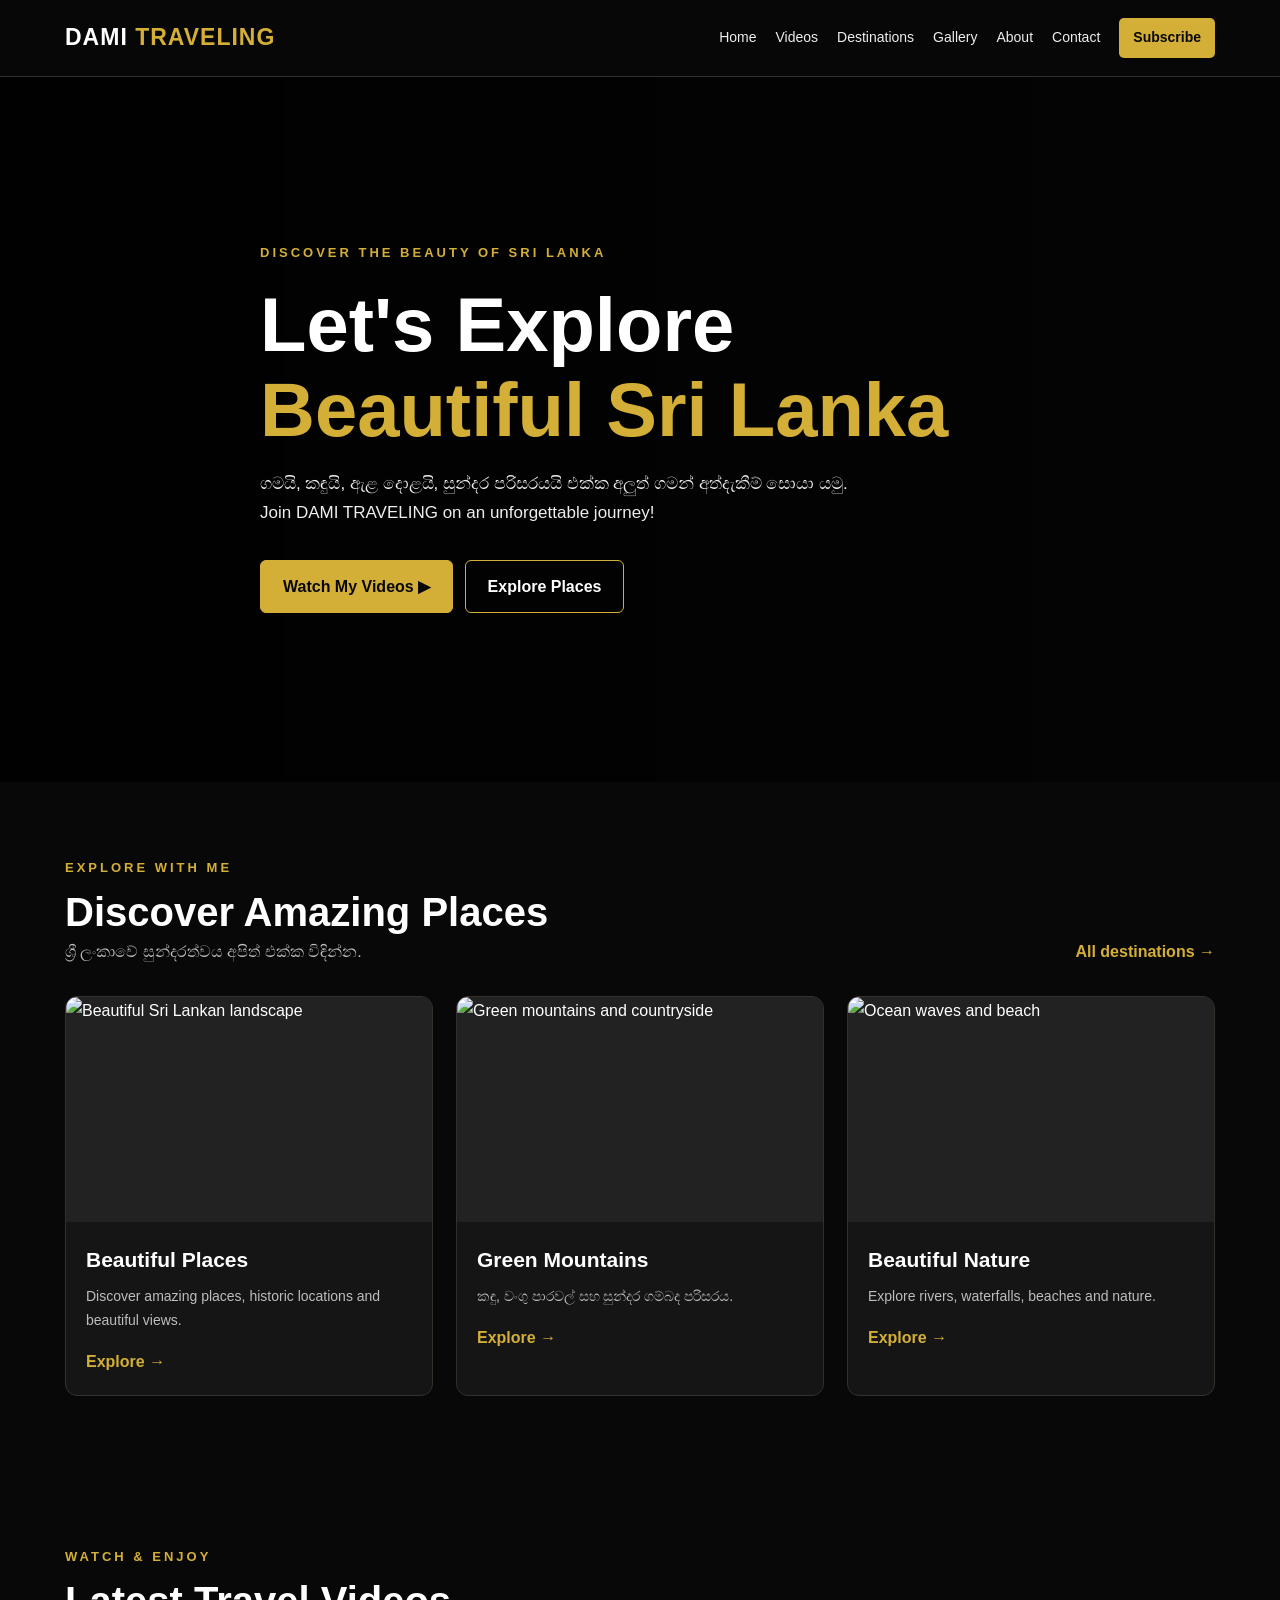
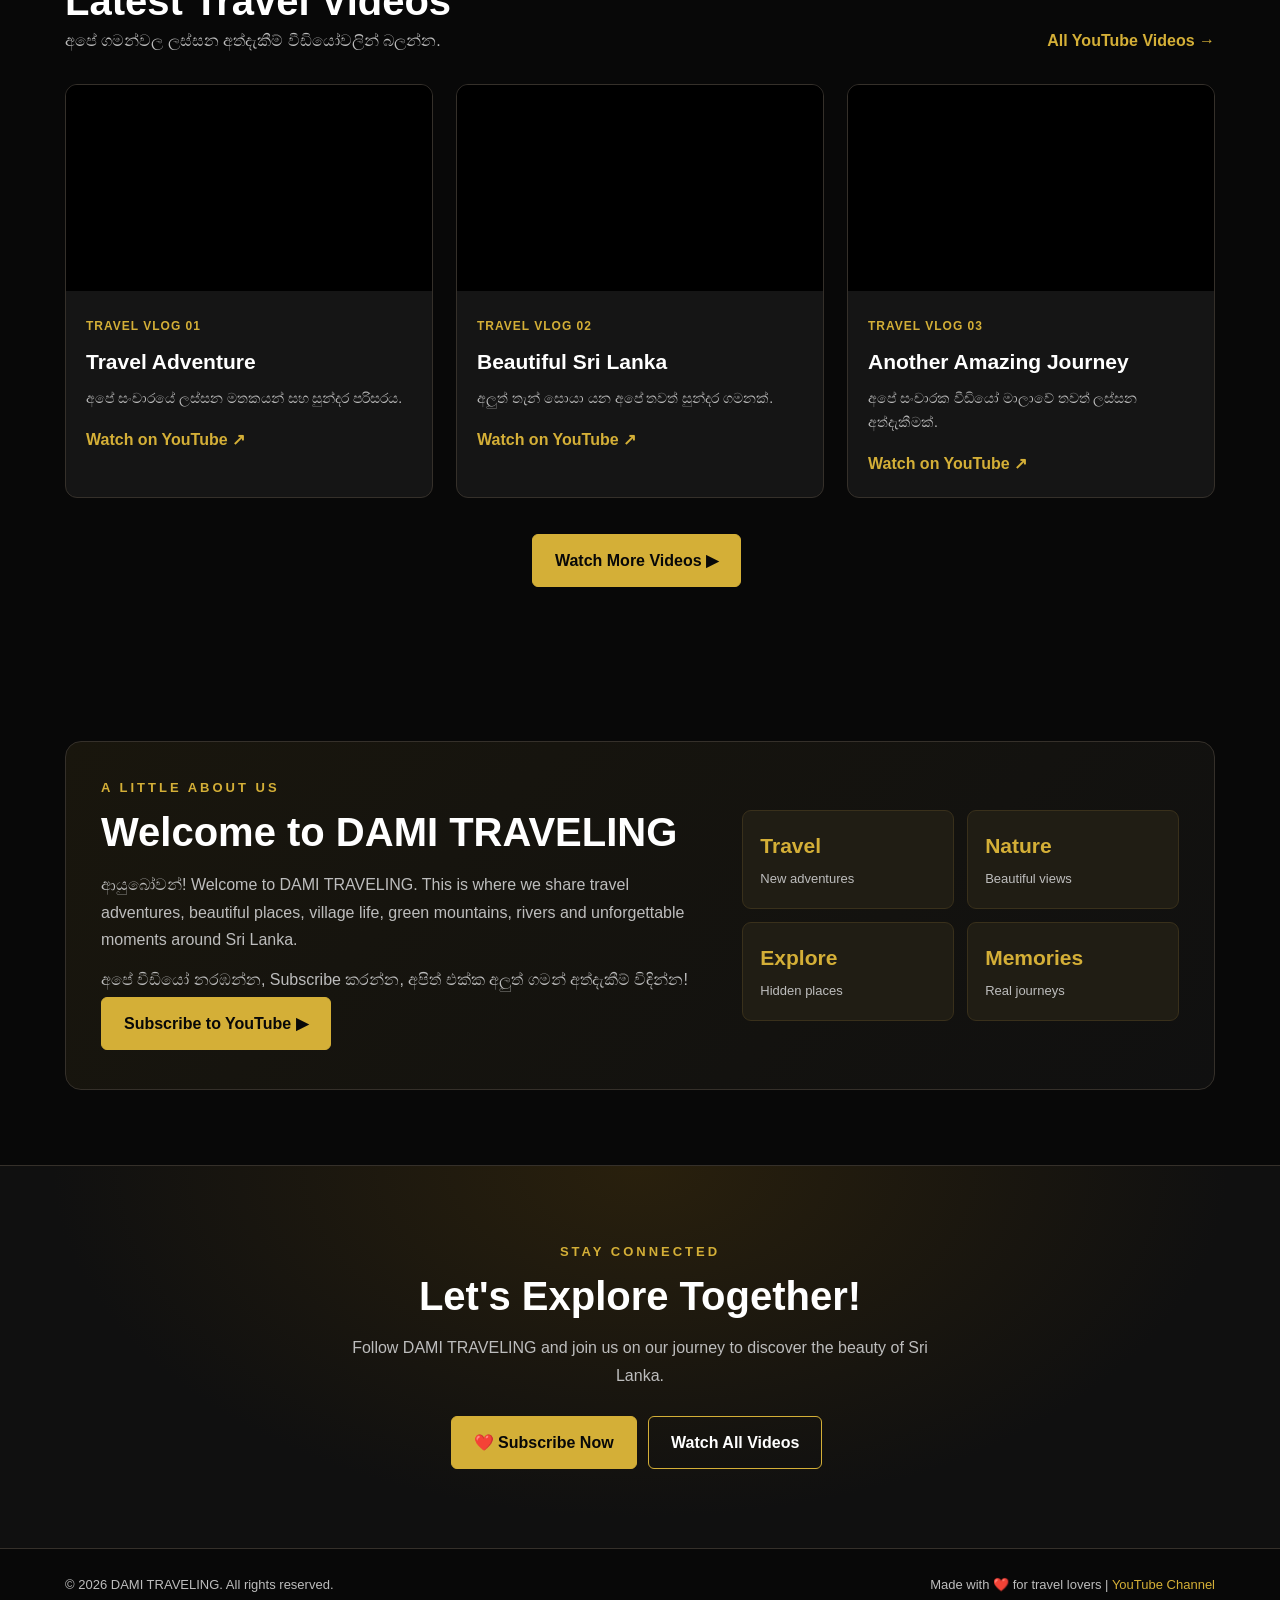
==== commit 7d6d7292: "Update index.html" ====
--- a/index.html
+++ b/index.html
@@ -4,8 +4,11 @@
 <head>
   <meta charset="UTF-8">
   <meta name="viewport" content="width=device-width, initial-scale=1.0">
+
   <title>DAMI TRAVELING | Explore Sri Lanka</title>
-  <meta name="description" content="Discover Sri Lanka with Dami Traveling. Explore beautiful destinations, travel videos and nature.">
+  <meta name="description" content="Explore beautiful Sri Lanka with DAMI TRAVELING. Watch travel vlogs, discover mountains, rivers, villages and amazing destinations.">
+  <meta name="theme-color" content="#080808">
+
   <style>
     * {
       margin: 0;
@@ -14,20 +17,25 @@
     }
 
     :root {
-      --bg: #07110e;
-      --panel: #102019;
-      --green: #b6f36a;
-      --white: #f5f8f4;
-      --muted: #aab8ae;
-    }
-
-    html { scroll-behavior: smooth; }
+      --bg: #080808;
+      --panel: #151515;
+      --gold: #d4af37;
+      --gold-light: #f5d76e;
+      --white: #ffffff;
+      --muted: #bdbdbd;
+      --border: #35302a;
+    }
+
+    html {
+      scroll-behavior: smooth;
+      scroll-padding-top: 100px;
+    }
 
     body {
       font-family: Arial, Helvetica, sans-serif;
       background: var(--bg);
       color: var(--white);
-      line-height: 1.6;
+      line-height: 1.7;
     }
 
     a {
@@ -35,17 +43,24 @@
       text-decoration: none;
     }
 
+    img {
+      max-width: 100%;
+    }
+
     .container {
-      width: min(1120px, 92%);
+      width: min(1150px, 92%);
       margin: auto;
     }
 
+    /* NAVIGATION */
+
     header {
-      background: rgba(7,17,14,.97);
-      border-bottom: 1px solid #25372c;
+      background: rgba(8, 8, 8, 0.97);
+      border-bottom: 1px solid var(--border);
       position: sticky;
       top: 0;
-      z-index: 10;
+      z-index: 100;
+      backdrop-filter: blur(12px);
     }
 
     .navbar {
@@ -54,48 +69,68 @@
       align-items: center;
       justify-content: space-between;
       gap: 20px;
-      flex-wrap: wrap;
-      padding: 14px 0;
+      padding: 12px 0;
     }
 
     .logo {
       font-size: 23px;
       font-weight: 900;
       letter-spacing: 1px;
-    }
-
-    .logo span { color: var(--green); }
+      white-space: nowrap;
+    }
+
+    .logo span {
+      color: var(--gold);
+    }
 
     nav {
       display: flex;
       flex-wrap: wrap;
-      gap: 18px;
+      align-items: center;
+      gap: 19px;
     }
 
     nav a {
+      color: #eeeeee;
       font-size: 14px;
-      color: #e1e9e2;
-    }
-
-    nav a:hover { color: var(--green); }
+      transition: color .2s;
+    }
+
+    nav a:hover {
+      color: var(--gold);
+    }
+
+    .nav-subscribe {
+      background: var(--gold);
+      color: #080808;
+      padding: 8px 14px;
+      border-radius: 5px;
+      font-weight: bold;
+    }
+
+    /* HERO */
 
     .hero {
       min-height: 590px;
       display: flex;
       align-items: center;
       background:
-        linear-gradient(90deg, rgba(3,12,8,.9), rgba(3,12,8,.45)),
+        linear-gradient(
+          90deg,
+          rgba(0, 0, 0, .91),
+          rgba(0, 0, 0, .48)
+        ),
         url("https://images.unsplash.com/photo-1588598198321-9735fd5f9f35?auto=format&fit=crop&w=1800&q=85")
-        center/cover;
+        center / cover no-repeat;
     }
 
     .hero-content {
-      max-width: 720px;
-      padding: 80px 0;
+      max-width: 760px;
+      padding: 90px 0;
     }
 
     .tag {
-      color: var(--green);
+      color: var(--gold);
       font-size: 13px;
       font-weight: bold;
       letter-spacing: 3px;
@@ -103,37 +138,54 @@
     }
 
     h1 {
-      font-size: clamp(42px, 7vw, 76px);
-      line-height: 1.08;
+      font-size: clamp(40px, 7vw, 76px);
+      line-height: 1.12;
       margin: 18px 0;
     }
 
-    h1 span { color: var(--green); }
+    h1 span {
+      color: var(--gold);
+    }
 
     .hero p {
-      color: #e1e9e2;
-      font-size: 18px;
-      max-width: 570px;
+      color: #eeeeee;
+      font-size: 17px;
+      max-width: 600px;
       margin-bottom: 28px;
     }
 
     .btn {
       display: inline-block;
-      background: var(--green);
-      color: #102015;
+      background: var(--gold);
+      color: #080808;
       font-weight: bold;
-      padding: 13px 23px;
-      border-radius: 7px;
-      margin: 4px 8px 4px 0;
+      padding: 12px 22px;
+      border: 1px solid var(--gold);
+      border-radius: 6px;
+      margin: 4px 7px 4px 0;
+      transition: .25s;
+    }
+
+    .btn:hover {
+      background: var(--gold-light);
+      transform: translateY(-2px);
     }
 
     .btn-outline {
       background: transparent;
-      border: 1px solid var(--green);
       color: var(--white);
     }
 
-    section { padding: 72px 0; }
+    .btn-outline:hover {
+      background: var(--gold);
+      color: #080808;
+    }
+
+    /* SECTIONS */
+
+    section {
+      padding: 75px 0;
+    }
 
     .section-head {
       display: flex;
@@ -141,46 +193,74 @@
       justify-content: space-between;
       gap: 20px;
       flex-wrap: wrap;
-      margin-bottom: 28px;
-    }
-
-    h2 { font-size: clamp(28px, 4vw, 40px); }
-
-    .section-head p, .muted { color: var(--muted); }
+      margin-bottom: 30px;
+    }
+
+    h2 {
+      font-size: clamp(27px, 4vw, 40px);
+      line-height: 1.3;
+      margin-top: 7px;
+    }
+
+    .section-head p,
+    .muted {
+      color: var(--muted);
+    }
+
+    .text-link {
+      color: var(--gold);
+      font-weight: bold;
+    }
+
+    .text-link:hover {
+      color: var(--gold-light);
+    }
+
+    /* CARDS */
 
     .grid {
       display: grid;
       grid-template-columns: repeat(3, minmax(0, 1fr));
-      gap: 22px;
+      gap: 23px;
     }
 
     .card {
       background: var(--panel);
-      border: 1px solid #263a2d;
-      border-radius: 14px;
+      border: 1px solid var(--border);
+      border-radius: 12px;
       overflow: hidden;
-      transition: transform .2s, border-color .2s;
+      transition: transform .25s, border-color .25s;
     }
 
     .card:hover {
       transform: translateY(-5px);
-      border-color: var(--green);
+      border-color: var(--gold);
     }
 
     .card img {
+      display: block;
       width: 100%;
-      height: 220px;
+      height: 225px;
       object-fit: cover;
-      display: block;
-    }
-
-    .card-content { padding: 20px; }
-
-    .card h3 { font-size: 21px; margin-bottom: 8px; }
-
-    .card p { color: var(--muted); margin-bottom: 15px; }
-
-    .text-link { color: var(--green); font-weight: bold; }
+      background: #222;
+    }
+
+    .card-content {
+      padding: 20px;
+    }
+
+    .card h3 {
+      font-size: 21px;
+      margin-bottom: 8px;
+    }
+
+    .card p {
+      color: var(--muted);
+      font-size: 14px;
+      margin-bottom: 15px;
+    }
+
+    /* VIDEO PLAYER */
 
     .video-frame {
       width: 100%;
@@ -190,10 +270,21 @@
       background: #000;
     }
 
+    .video-label {
+      display: inline-block;
+      color: var(--gold);
+      font-size: 12px;
+      font-weight: bold;
+      margin-bottom: 7px;
+      letter-spacing: 1px;
+    }
+
+    /* ABOUT */
+
     .about-box {
-      background: linear-gradient(135deg, #14291d, #0d1913);
-      border: 1px solid #2c4432;
-      border-radius: 18px;
+      background: linear-gradient(135deg, #19160d, #101010);
+      border: 1px solid var(--border);
+      border-radius: 16px;
       padding: 35px;
       display: grid;
       grid-template-columns: 1.4fr 1fr;
@@ -203,39 +294,52 @@
 
     .about-box p {
       color: var(--muted);
-      margin-top: 12px;
+      margin-top: 13px;
     }
 
     .stats {
       display: grid;
-      grid-template-columns: 1fr 1fr;
-      gap: 12px;
+      grid-template-columns: repeat(2, 1fr);
+      gap: 13px;
     }
 
     .stat {
-      background: #1b3022;
-      border-radius: 10px;
-      padding: 18px;
+      background: #201d14;
+      border: 1px solid #39301b;
+      border-radius: 9px;
+      padding: 17px;
     }
 
     .stat strong {
-      color: var(--green);
       display: block;
-      font-size: 23px;
-    }
+      color: var(--gold);
+      font-size: 21px;
+    }
+
+    .stat span {
+      color: var(--muted);
+      font-size: 13px;
+    }
+
+    /* SUBSCRIBE */
 
     .contact {
       text-align: center;
-      background: #102019;
+      background:
+        radial-gradient(ellipse at top, #29200d 0%, #101010 65%);
+      border-top: 1px solid var(--border);
+      border-bottom: 1px solid var(--border);
     }
 
     .contact p {
       color: var(--muted);
-      margin: 12px 0 24px;
-    }
+      margin: 12px auto 23px;
+      max-width: 600px;
+    }
+
+    /* FOOTER */
 
     footer {
-      border-top: 1px solid #26372c;
       padding: 25px 0;
       color: var(--muted);
       font-size: 13px;
@@ -248,175 +352,429 @@
       gap: 12px;
     }
 
-    @media (max-width: 760px) {
-      .navbar { justify-content: center; }
-      nav { justify-content: center; gap: 12px; }
-      .hero { min-height: 520px; }
-      .grid { grid-template-columns: 1fr; }
-      .about-box { grid-template-columns: 1fr; padding: 23px; }
-      .card img { height: 230px; }
+    .footer-inner a {
+      color: var(--gold);
+    }
+
+    /* MOBILE */
+
+    @media (max-width: 850px) {
+      .navbar {
+        flex-direction: column;
+        justify-content: center;
+      }
+
+      nav {
+        justify-content: center;
+        gap: 12px 16px;
+      }
+
+      .grid {
+        grid-template-columns: repeat(2, minmax(0, 1fr));
+      }
+
+      .about-box {
+        grid-template-columns: 1fr;
+      }
+    }
+
+    @media (max-width: 560px) {
+      .logo {
+        font-size: 21px;
+      }
+
+      nav a {
+        font-size: 13px;
+      }
+
+      .hero {
+        min-height: 510px;
+        background-position: center;
+      }
+
+      .hero-content {
+        padding: 65px 0;
+      }
+
+      .hero p {
+        font-size: 15px;
+      }
+
+      section {
+        padding: 55px 0;
+      }
+
+      .grid {
+        grid-template-columns: 1fr;
+      }
+
+      .card img {
+        height: 220px;
+      }
+
+      .about-box {
+        padding: 22px;
+      }
+
+      .stats {
+        gap: 9px;
+      }
+
+      .stat {
+        padding: 13px;
+      }
+
+      .footer-inner {
+        flex-direction: column;
+        text-align: center;
+      }
     }
   </style>
 </head>
 
 <body>
 
+  <!-- NAVIGATION -->
   <header>
     <div class="container navbar">
-      <a class="logo" href="index.html">DAMI <span>TRAVELING</span></a>
-      <nav>
+
+      <a class="logo" href="index.html">
+        DAMI <span>TRAVELING</span>
+      </a>
+
+      <nav aria-label="Main navigation">
         <a href="index.html">Home</a>
         <a href="videos.html">Videos</a>
         <a href="destinations.html">Destinations</a>
         <a href="gallery.html">Gallery</a>
         <a href="#about">About</a>
         <a href="#contact">Contact</a>
+        <a
+          class="nav-subscribe"
+          href="https://www.youtube.com/@damitha-w6f?sub_confirmation=1"
+          target="_blank"
+          rel="noopener noreferrer"
+        >Subscribe</a>
       </nav>
+
     </div>
   </header>
 
   <main>
+
+    <!-- HERO -->
     <section class="hero">
       <div class="container hero-content">
+
         <div class="tag">Discover the beauty of Sri Lanka</div>
-        <h1>Let's Explore<br><span>Beautiful Sri Lanka</span></h1>
-        <p>ගමයි, කඳුයි, ඇළ දොළයි, සුන්දර පරිසරයයි එක්ක අලුත් ගමන් අත්දැකීම් සොයා යමු. Join me on an unforgettable journey!</p>
-        <a class="btn" href="videos.html">Watch My Videos ▶</a>
-        <a class="btn btn-outline" href="destinations.html">Explore Places</a>
+
+        <h1>
+          Let's Explore<br>
+          <span>Beautiful Sri Lanka</span>
+        </h1>
+
+        <p>
+          ගමයි, කඳුයි, ඇළ දොළයි, සුන්දර පරිසරයයි එක්ක
+          අලුත් ගමන් අත්දැකීම් සොයා යමු.
+          Join DAMI TRAVELING on an unforgettable journey!
+        </p>
+
+        <a class="btn" href="#videos">Watch My Videos ▶</a>
+
+        <a class="btn btn-outline" href="destinations.html">
+          Explore Places
+        </a>
+
       </div>
     </section>
 
-    <section>
+    <!-- DESTINATIONS -->
+    <section id="destinations">
       <div class="container">
+
         <div class="section-head">
           <div>
             <div class="tag">Explore with me</div>
             <h2>Discover Amazing Places</h2>
+            <p class="muted">ශ්‍රී ලංකාවේ සුන්දරත්වය අපිත් එක්ක විඳින්න.</p>
           </div>
-          <a class="text-link" href="destinations.html">All destinations →</a>
+
+          <a class="text-link" href="destinations.html">
+            All destinations →
+          </a>
         </div>
 
         <div class="grid">
+
           <article class="card">
-            <img src="https://images.unsplash.com/photo-1588258524675-c8c1f5b3c4f7?auto=format&fit=crop&w=900&q=80" alt="Sigiriya rock and landscape" loading="lazy">
+            <img
+              src="https://images.unsplash.com/photo-1588258524675-c8c1f5b3c4f7?auto=format&fit=crop&w=900&q=80"
+              alt="Beautiful Sri Lankan landscape"
+              loading="lazy"
+            >
             <div class="card-content">
-              <h3>Sigiriya</h3>
-              <p>Explore Sri Lanka's famous rock fortress and its beautiful surroundings.</p>
+              <h3>Beautiful Places</h3>
+              <p>Discover amazing places, historic locations and beautiful views.</p>
               <a class="text-link" href="destinations.html">Explore →</a>
             </div>
           </article>
 
           <article class="card">
-            <img src="https://images.unsplash.com/photo-1500530855697-b586d89ba3ee?auto=format&fit=crop&w=900&q=80" alt="Green mountains and countryside" loading="lazy">
+            <img
+              src="https://images.unsplash.com/photo-1500530855697-b586d89ba3ee?auto=format&fit=crop&w=900&q=80"
+              alt="Green mountains and countryside"
+              loading="lazy"
+            >
             <div class="card-content">
               <h3>Green Mountains</h3>
-              <p>Beautiful hills, fresh air, winding roads and peaceful nature.</p>
+              <p>කඳු, වංගු පාරවල් සහ සුන්දර ගම්බද පරිසරය.</p>
               <a class="text-link" href="destinations.html">Explore →</a>
             </div>
           </article>
 
           <article class="card">
-            <img src="https://images.unsplash.com/photo-1500375592092-40eb2168fd21?auto=format&fit=crop&w=900&q=80" alt="Ocean waves on a beach" loading="lazy">
+            <img
+              src="https://images.unsplash.com/photo-1500375592092-40eb2168fd21?auto=format&fit=crop&w=900&q=80"
+              alt="Ocean waves and beach"
+              loading="lazy"
+            >
             <div class="card-content">
-              <h3>Beautiful Beaches</h3>
-              <p>Enjoy coastal views, ocean waves and relaxing beach adventures.</p>
+              <h3>Beautiful Nature</h3>
+              <p>Explore rivers, waterfalls, beaches and nature.</p>
               <a class="text-link" href="destinations.html">Explore →</a>
             </div>
           </article>
+
         </div>
       </div>
     </section>
 
+    <!-- YOUTUBE VIDEOS -->
     <section id="videos">
       <div class="container">
+
         <div class="section-head">
           <div>
             <div class="tag">Watch & enjoy</div>
             <h2>Latest Travel Videos</h2>
-            <p>Watch my adventures and explore new places with me.</p>
+            <p>අපේ ගමන්වල ලස්සන අත්දැකීම් වීඩියෝවලින් බලන්න.</p>
           </div>
-          <a class="text-link" href="videos.html">All videos →</a>
+
+          <a
+            class="text-link"
+            href="https://www.youtube.com/@damitha-w6f/videos"
+            target="_blank"
+            rel="noopener noreferrer"
+          >
+            All YouTube Videos →
+          </a>
         </div>
 
         <div class="grid">
+
+          <!-- VIDEO 1 -->
           <article class="card">
-            <iframe class="video-frame"
-              src="https://www.youtube-nocookie.com/embed/QiUTa15-gpk"
-              title="Dami Traveling video one"
+            <iframe
+              class="video-frame"
+              src="https://www.youtube-nocookie.com/embed/O4N68p5Ew6w"
+              title="DAMI TRAVELING - Travel Video 1"
               loading="lazy"
               allow="accelerometer; autoplay; clipboard-write; encrypted-media; gyroscope; picture-in-picture; web-share"
               referrerpolicy="strict-origin-when-cross-origin"
-              allowfullscreen></iframe>
+              allowfullscreen
+            ></iframe>
+
             <div class="card-content">
+              <span class="video-label">TRAVEL VLOG 01</span>
               <h3>Travel Adventure</h3>
-              <p>Come along for a beautiful journey.</p>
-              <a class="text-link" href="https://www.youtube.com/watch?v=QiUTa15-gpk" target="_blank" rel="noopener">Watch on YouTube ↗</a>
+              <p>අපේ සංචාරයේ ලස්සන මතකයන් සහ සුන්දර පරිසරය.</p>
+
+              <a
+                class="text-link"
+                href="https://www.youtube.com/watch?v=O4N68p5Ew6w"
+                target="_blank"
+                rel="noopener noreferrer"
+              >Watch on YouTube ↗</a>
             </div>
           </article>
 
+          <!-- VIDEO 2 -->
           <article class="card">
-            <iframe class="video-frame"
-              src="https://www.youtube-nocookie.com/embed/O4N68p5Ew6w?start=191"
-              title="Dami Traveling video two"
+            <iframe
+              class="video-frame"
+              src="https://www.youtube-nocookie.com/embed/OQAoxW6RLtM"
+              title="DAMI TRAVELING - Travel Video 2"
               loading="lazy"
               allow="accelerometer; autoplay; clipboard-write; encrypted-media; gyroscope; picture-in-picture; web-share"
               referrerpolicy="strict-origin-when-cross-origin"
-              allowfullscreen></iframe>
+              allowfullscreen
+            ></iframe>
+
             <div class="card-content">
+              <span class="video-label">TRAVEL VLOG 02</span>
               <h3>Beautiful Sri Lanka</h3>
-              <p>Discover more places and travel memories.</p>
-              <a class="text-link" href="https://www.youtube.com/watch?v=O4N68p5Ew6w&t=191s" target="_blank" rel="noopener">Watch on YouTube ↗</a>
+              <p>අලුත් තැන් සොයා යන අපේ තවත් සුන්දර ගමනක්.</p>
+
+              <a
+                class="text-link"
+                href="https://www.youtube.com/watch?v=OQAoxW6RLtM"
+                target="_blank"
+                rel="noopener noreferrer"
+              >Watch on YouTube ↗</a>
             </div>
           </article>
 
+          <!-- VIDEO 3 -->
           <article class="card">
+            <iframe
+              class="video-frame"
+              src="https://www.youtube-nocookie.com/embed/5FUmSDiw4_c"
+              title="DAMI TRAVELING - Travel Video 3"
+              loading="lazy"
+              allow="accelerometer; autoplay; clipboard-write; encrypted-media; gyroscope; picture-in-picture; web-share"
+              referrerpolicy="strict-origin-when-cross-origin"
+              allowfullscreen
+            ></iframe>
+
             <div class="card-content">
-              <h3>More Adventures Coming Soon</h3>
-              <p>Visit the videos page to find more travel content.</p>
-              <a class="text-link" href="videos.html">View videos →</a>
+              <span class="video-label">TRAVEL VLOG 03</span>
+              <h3>Another Amazing Journey</h3>
+              <p>අපේ සංචාරක වීඩියෝ මාලාවේ තවත් ලස්සන අත්දැකීමක්.</p>
+
+              <a
+                class="text-link"
+                href="https://www.youtube.com/watch?v=5FUmSDiw4_c"
+                target="_blank"
+                rel="noopener noreferrer"
+              >Watch on YouTube ↗</a>
             </div>
           </article>
+
+        </div>
+
+        <div style="text-align:center; margin-top:32px;">
+          <a
+            class="btn"
+            href="https://www.youtube.com/@damitha-w6f/videos"
+            target="_blank"
+            rel="noopener noreferrer"
+          >Watch More Videos ▶</a>
+        </div>
+
+      </div>
+    </section>
+
+    <!-- ABOUT -->
+    <section id="about">
+      <div class="container">
+
+        <div class="about-box">
+
+          <div>
+            <div class="tag">A little about us</div>
+            <h2>Welcome to DAMI TRAVELING</h2>
+
+            <p>
+              ආයුබෝවන්! Welcome to DAMI TRAVELING.
+              This is where we share travel adventures, beautiful places,
+              village life, green mountains, rivers and unforgettable
+              moments around Sri Lanka.
+            </p>
+
+            <p>
+              අපේ වීඩියෝ නරඹන්න, Subscribe කරන්න,
+              අපිත් එක්ක අලුත් ගමන් අත්දැකීම් විඳින්න!
+            </p>
+
+            <a
+              class="btn"
+              href="https://www.youtube.com/@damitha-w6f?sub_confirmation=1"
+              target="_blank"
+              rel="noopener noreferrer"
+            >Subscribe to YouTube ▶</a>
+          </div>
+
+          <div class="stats">
+            <div class="stat">
+              <strong>Travel</strong>
+              <span>New adventures</span>
+            </div>
+
+            <div class="stat">
+              <strong>Nature</strong>
+              <span>Beautiful views</span>
+            </div>
+
+            <div class="stat">
+              <strong>Explore</strong>
+              <span>Hidden places</span>
+            </div>
+
+            <div class="stat">
+              <strong>Memories</strong>
+              <span>Real journeys</span>
+            </div>
+          </div>
+
         </div>
       </div>
     </section>
 
-    <section id="about">
+    <!-- SUBSCRIBE / CONTACT -->
+    <section class="contact" id="contact">
       <div class="container">
-        <div class="about-box">
-          <div>
-            <div class="tag">A little about me</div>
-            <h2>Welcome to Dami Traveling</h2>
-            <p>ආයුබෝවන්! Welcome to my travel world. This is where I share my journeys, beautiful places, village life, green mountains, rivers and unforgettable moments around Sri Lanka.</p>
-            <p>Subscribe to the YouTube channel and join me on the next adventure!</p>
-            <a class="btn" href="https://www.youtube.com/" target="_blank" rel="noopener">Visit YouTube ↗</a>
-          </div>
-          <div class="stats">
-            <div class="stat"><strong>Travel</strong><span>New adventures</span></div>
-            <div class="stat"><strong>Nature</strong><span>Beautiful views</span></div>
-            <div class="stat"><strong>Explore</strong><span>Hidden places</span></div>
-            <div class="stat"><strong>Memories</strong><span>Real journeys</span></div>
-          </div>
-        </div>
+
+        <div class="tag">Stay connected</div>
+        <h2>Let's Explore Together!</h2>
+
+        <p>
+          Follow DAMI TRAVELING and join us on our journey
+          to discover the beauty of Sri Lanka.
+        </p>
+
+        <a
+          class="btn"
+          href="https://www.youtube.com/@damitha-w6f?sub_confirmation=1"
+          target="_blank"
+          rel="noopener noreferrer"
+        >❤️ Subscribe Now</a>
+
+        <a
+          class="btn btn-outline"
+          href="https://www.youtube.com/@damitha-w6f/videos"
+          target="_blank"
+          rel="noopener noreferrer"
+        >Watch All Videos</a>
+
       </div>
     </section>
 
-    <section class="contact" id="contact">
-      <div class="container">
-        <div class="tag">Stay connected</div>
-        <h2>Let's Explore Together!</h2>
-        <p>Follow my travel adventures and watch more videos on YouTube.</p>
-        <a class="btn" href="https://www.youtube.com/" target="_blank" rel="noopener">Visit YouTube Channel ↗</a>
-        <a class="btn btn-outline" href="videos.html">Watch Videos</a>
-      </div>
-    </section>
   </main>
 
+  <!-- FOOTER -->
   <footer>
     <div class="container footer-inner">
-      <div>© <span id="year">2026</span> DAMI TRAVELING. All rights reserved.</div>
-      <div>Made with ❤️ for travel lovers</div>
+
+      <div>
+        © <span id="year">2026</span> DAMI TRAVELING. All rights reserved.
+      </div>
+
+      <div>
+        Made with ❤️ for travel lovers |
+        <a
+          href="https://www.youtube.com/@damitha-w6f"
+          target="_blank"
+          rel="noopener noreferrer"
+        >YouTube Channel</a>
+      </div>
+
     </div>
   </footer>
 
+  <script>
+    document.getElementById("year").textContent =
+      new Date().getFullYear();
+  </script>
+
 </body>
 </html>
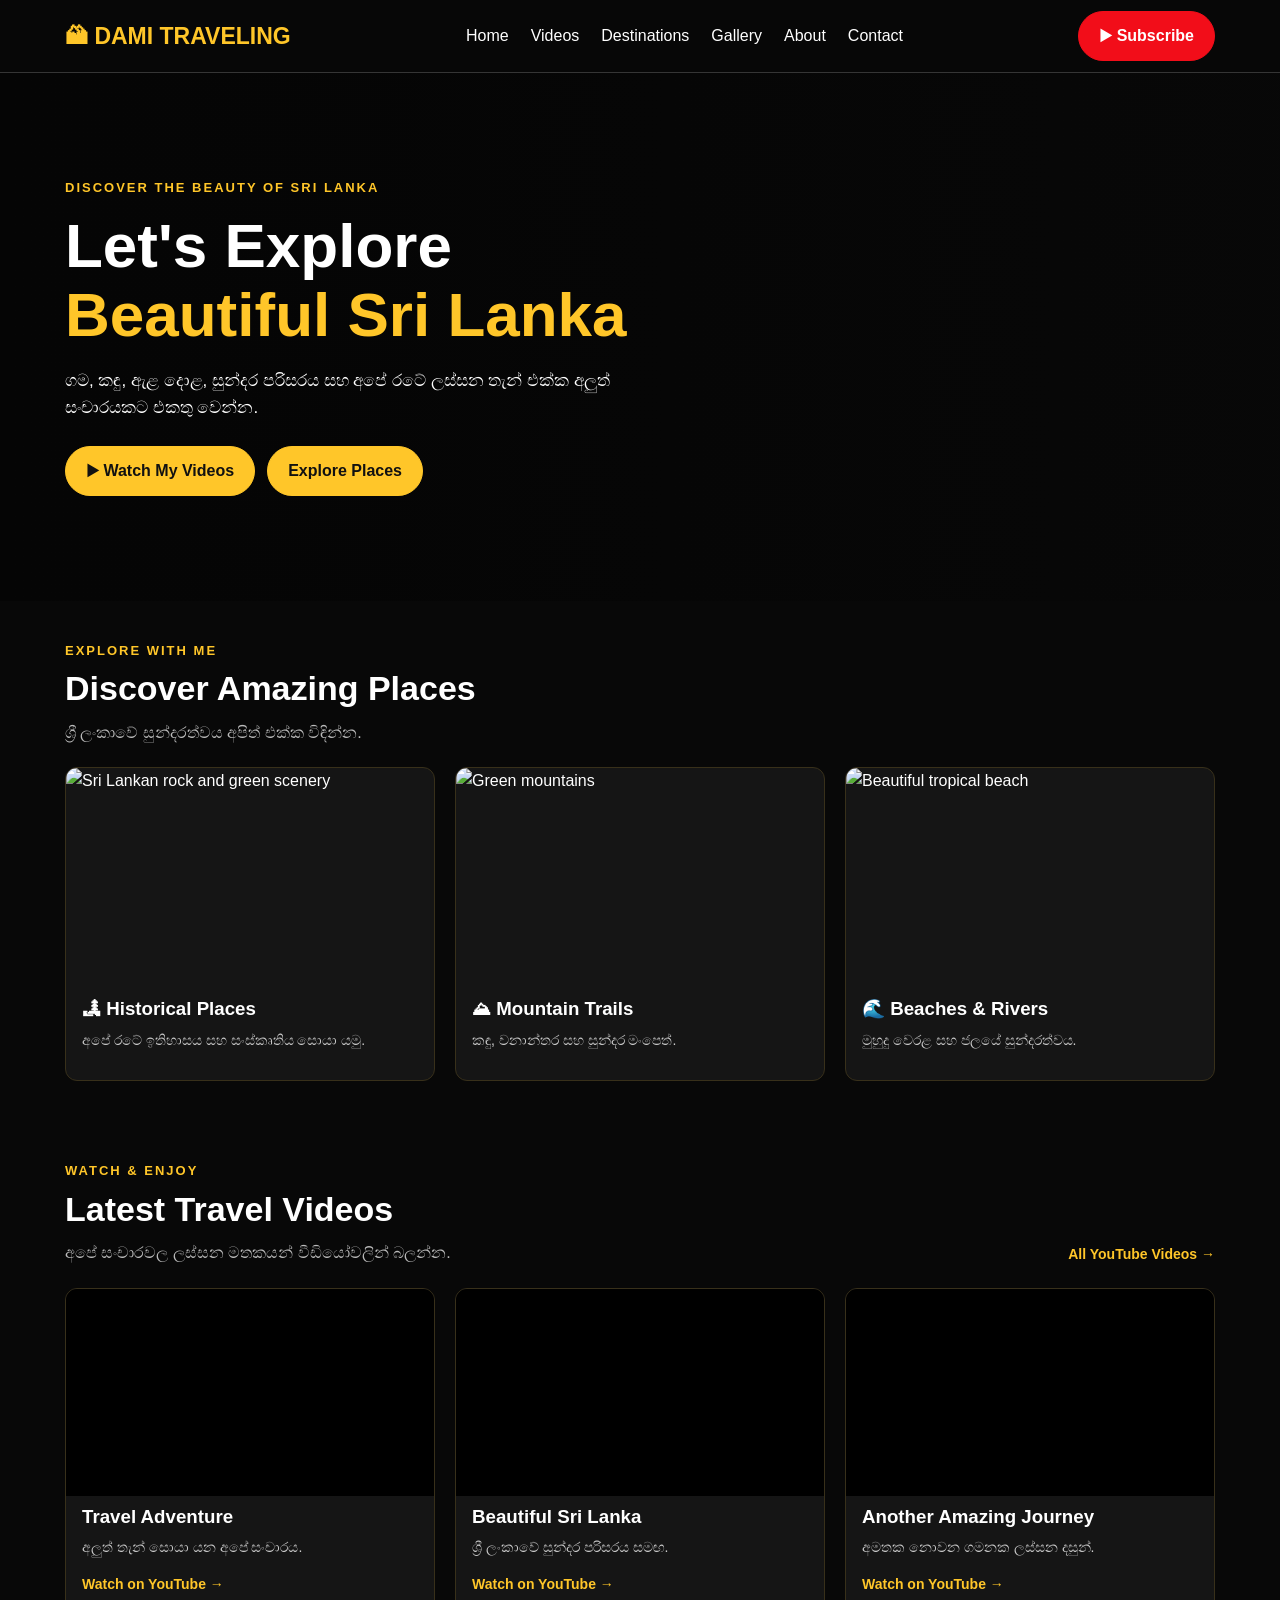
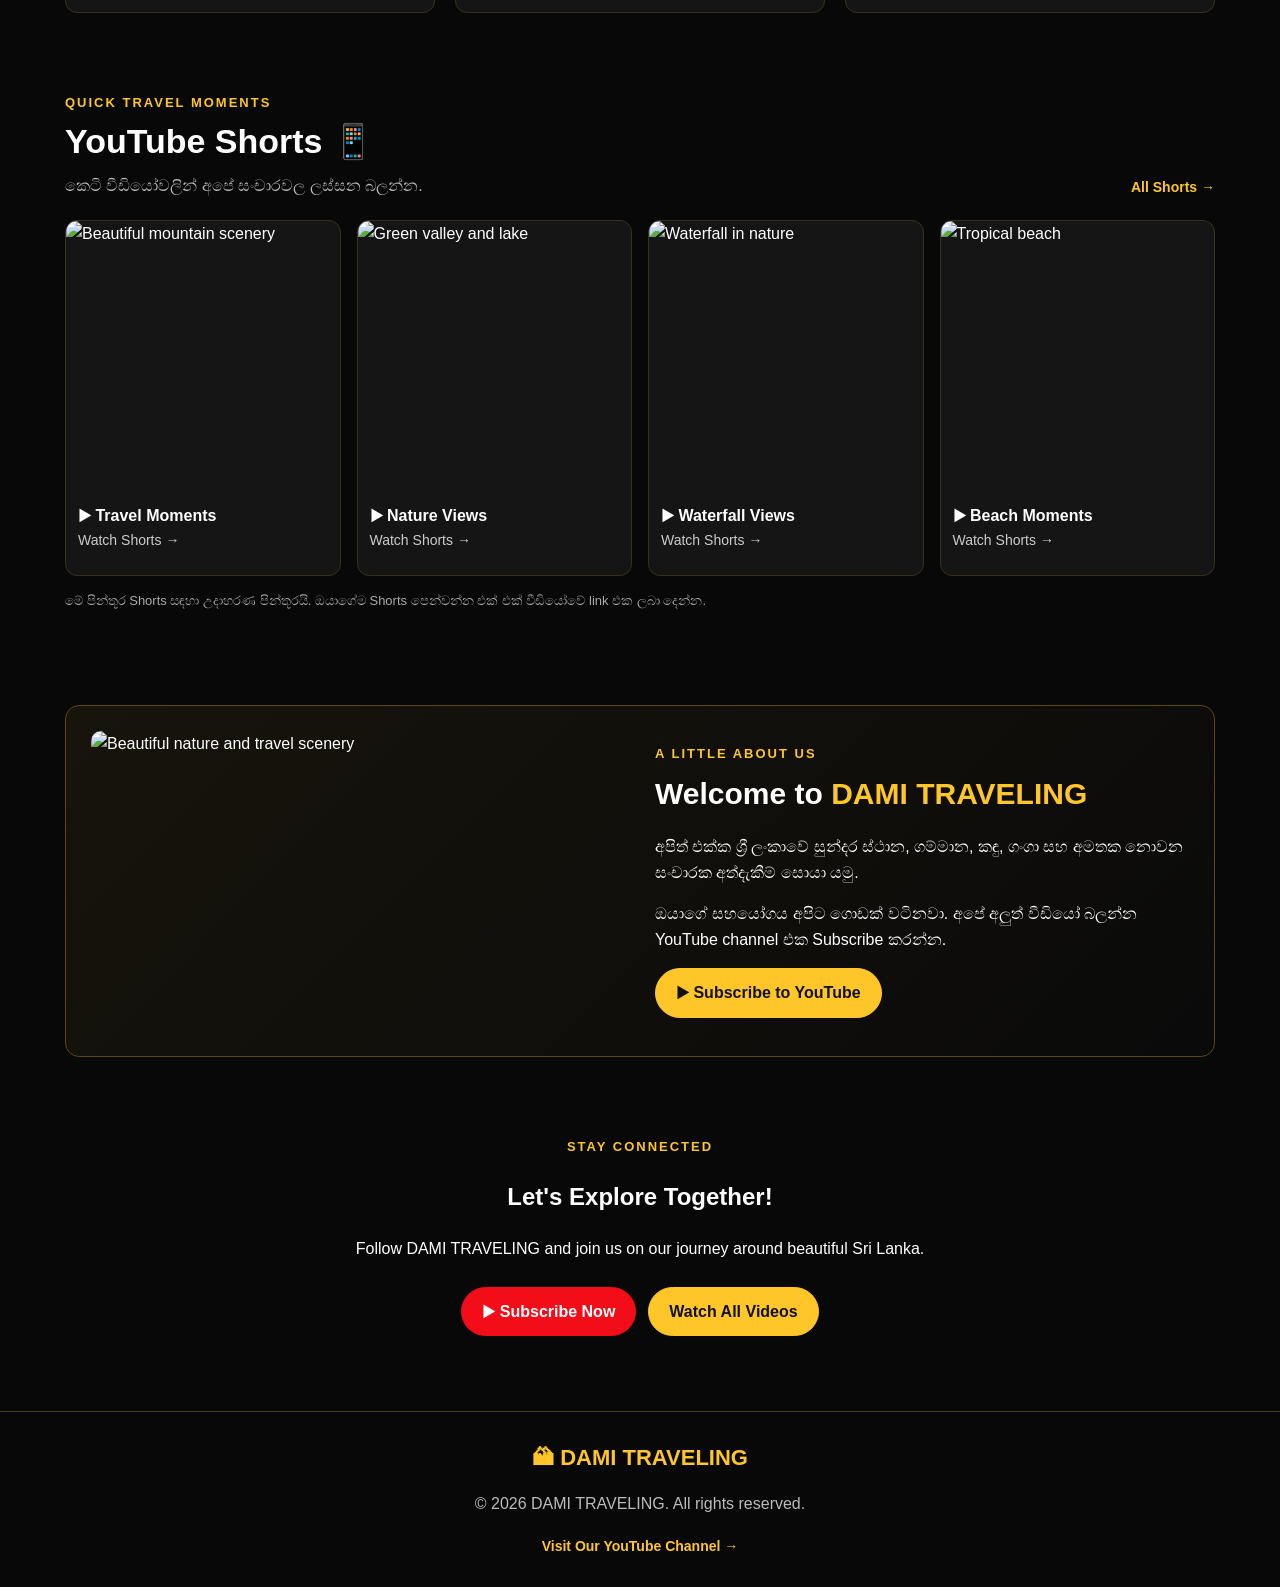
==== commit d4faafdd: "Update index.html" ====
--- a/index.html
+++ b/index.html
@@ -1,780 +1,329 @@
 
 <!DOCTYPE html>
-<html lang="en">
+<html lang="si">
 <head>
-  <meta charset="UTF-8">
-  <meta name="viewport" content="width=device-width, initial-scale=1.0">
-
-  <title>DAMI TRAVELING | Explore Sri Lanka</title>
-  <meta name="description" content="Explore beautiful Sri Lanka with DAMI TRAVELING. Watch travel vlogs, discover mountains, rivers, villages and amazing destinations.">
-  <meta name="theme-color" content="#080808">
-
-  <style>
-    * {
-      margin: 0;
-      padding: 0;
-      box-sizing: border-box;
-    }
-
-    :root {
-      --bg: #080808;
-      --panel: #151515;
-      --gold: #d4af37;
-      --gold-light: #f5d76e;
-      --white: #ffffff;
-      --muted: #bdbdbd;
-      --border: #35302a;
-    }
-
-    html {
-      scroll-behavior: smooth;
-      scroll-padding-top: 100px;
-    }
-
-    body {
-      font-family: Arial, Helvetica, sans-serif;
-      background: var(--bg);
-      color: var(--white);
-      line-height: 1.7;
-    }
-
-    a {
-      color: inherit;
-      text-decoration: none;
-    }
-
-    img {
-      max-width: 100%;
-    }
-
-    .container {
-      width: min(1150px, 92%);
-      margin: auto;
-    }
-
-    /* NAVIGATION */
-
-    header {
-      background: rgba(8, 8, 8, 0.97);
-      border-bottom: 1px solid var(--border);
-      position: sticky;
-      top: 0;
-      z-index: 100;
-      backdrop-filter: blur(12px);
-    }
-
-    .navbar {
-      min-height: 76px;
-      display: flex;
-      align-items: center;
-      justify-content: space-between;
-      gap: 20px;
-      padding: 12px 0;
-    }
-
-    .logo {
-      font-size: 23px;
-      font-weight: 900;
-      letter-spacing: 1px;
-      white-space: nowrap;
-    }
-
-    .logo span {
-      color: var(--gold);
-    }
-
-    nav {
-      display: flex;
-      flex-wrap: wrap;
-      align-items: center;
-      gap: 19px;
-    }
-
-    nav a {
-      color: #eeeeee;
-      font-size: 14px;
-      transition: color .2s;
-    }
-
-    nav a:hover {
-      color: var(--gold);
-    }
-
-    .nav-subscribe {
-      background: var(--gold);
-      color: #080808;
-      padding: 8px 14px;
-      border-radius: 5px;
-      font-weight: bold;
-    }
-
-    /* HERO */
-
-    .hero {
-      min-height: 590px;
-      display: flex;
-      align-items: center;
-      background:
-        linear-gradient(
-          90deg,
-          rgba(0, 0, 0, .91),
-          rgba(0, 0, 0, .48)
-        ),
-        url("https://images.unsplash.com/photo-1588598198321-9735fd5f9f35?auto=format&fit=crop&w=1800&q=85")
-        center / cover no-repeat;
-    }
-
-    .hero-content {
-      max-width: 760px;
-      padding: 90px 0;
-    }
-
-    .tag {
-      color: var(--gold);
-      font-size: 13px;
-      font-weight: bold;
-      letter-spacing: 3px;
-      text-transform: uppercase;
-    }
-
-    h1 {
-      font-size: clamp(40px, 7vw, 76px);
-      line-height: 1.12;
-      margin: 18px 0;
-    }
-
-    h1 span {
-      color: var(--gold);
-    }
-
-    .hero p {
-      color: #eeeeee;
-      font-size: 17px;
-      max-width: 600px;
-      margin-bottom: 28px;
-    }
-
-    .btn {
-      display: inline-block;
-      background: var(--gold);
-      color: #080808;
-      font-weight: bold;
-      padding: 12px 22px;
-      border: 1px solid var(--gold);
-      border-radius: 6px;
-      margin: 4px 7px 4px 0;
-      transition: .25s;
-    }
-
-    .btn:hover {
-      background: var(--gold-light);
-      transform: translateY(-2px);
-    }
-
-    .btn-outline {
-      background: transparent;
-      color: var(--white);
-    }
-
-    .btn-outline:hover {
-      background: var(--gold);
-      color: #080808;
-    }
-
-    /* SECTIONS */
-
-    section {
-      padding: 75px 0;
-    }
-
-    .section-head {
-      display: flex;
-      align-items: end;
-      justify-content: space-between;
-      gap: 20px;
-      flex-wrap: wrap;
-      margin-bottom: 30px;
-    }
-
-    h2 {
-      font-size: clamp(27px, 4vw, 40px);
-      line-height: 1.3;
-      margin-top: 7px;
-    }
-
-    .section-head p,
-    .muted {
-      color: var(--muted);
-    }
-
-    .text-link {
-      color: var(--gold);
-      font-weight: bold;
-    }
-
-    .text-link:hover {
-      color: var(--gold-light);
-    }
-
-    /* CARDS */
-
-    .grid {
-      display: grid;
-      grid-template-columns: repeat(3, minmax(0, 1fr));
-      gap: 23px;
-    }
-
-    .card {
-      background: var(--panel);
-      border: 1px solid var(--border);
-      border-radius: 12px;
-      overflow: hidden;
-      transition: transform .25s, border-color .25s;
-    }
-
-    .card:hover {
-      transform: translateY(-5px);
-      border-color: var(--gold);
-    }
-
-    .card img {
-      display: block;
-      width: 100%;
-      height: 225px;
-      object-fit: cover;
-      background: #222;
-    }
-
-    .card-content {
-      padding: 20px;
-    }
-
-    .card h3 {
-      font-size: 21px;
-      margin-bottom: 8px;
-    }
-
-    .card p {
-      color: var(--muted);
-      font-size: 14px;
-      margin-bottom: 15px;
-    }
-
-    /* VIDEO PLAYER */
-
-    .video-frame {
-      width: 100%;
-      aspect-ratio: 16 / 9;
-      border: 0;
-      display: block;
-      background: #000;
-    }
-
-    .video-label {
-      display: inline-block;
-      color: var(--gold);
-      font-size: 12px;
-      font-weight: bold;
-      margin-bottom: 7px;
-      letter-spacing: 1px;
-    }
-
-    /* ABOUT */
-
-    .about-box {
-      background: linear-gradient(135deg, #19160d, #101010);
-      border: 1px solid var(--border);
-      border-radius: 16px;
-      padding: 35px;
-      display: grid;
-      grid-template-columns: 1.4fr 1fr;
-      gap: 30px;
-      align-items: center;
-    }
-
-    .about-box p {
-      color: var(--muted);
-      margin-top: 13px;
-    }
-
-    .stats {
-      display: grid;
-      grid-template-columns: repeat(2, 1fr);
-      gap: 13px;
-    }
-
-    .stat {
-      background: #201d14;
-      border: 1px solid #39301b;
-      border-radius: 9px;
-      padding: 17px;
-    }
-
-    .stat strong {
-      display: block;
-      color: var(--gold);
-      font-size: 21px;
-    }
-
-    .stat span {
-      color: var(--muted);
-      font-size: 13px;
-    }
-
-    /* SUBSCRIBE */
-
-    .contact {
-      text-align: center;
-      background:
-        radial-gradient(ellipse at top, #29200d 0%, #101010 65%);
-      border-top: 1px solid var(--border);
-      border-bottom: 1px solid var(--border);
-    }
-
-    .contact p {
-      color: var(--muted);
-      margin: 12px auto 23px;
-      max-width: 600px;
-    }
-
-    /* FOOTER */
-
-    footer {
-      padding: 25px 0;
-      color: var(--muted);
-      font-size: 13px;
-    }
-
-    .footer-inner {
-      display: flex;
-      justify-content: space-between;
-      flex-wrap: wrap;
-      gap: 12px;
-    }
-
-    .footer-inner a {
-      color: var(--gold);
-    }
-
-    /* MOBILE */
-
-    @media (max-width: 850px) {
-      .navbar {
-        flex-direction: column;
-        justify-content: center;
-      }
-
-      nav {
-        justify-content: center;
-        gap: 12px 16px;
-      }
-
-      .grid {
-        grid-template-columns: repeat(2, minmax(0, 1fr));
-      }
-
-      .about-box {
-        grid-template-columns: 1fr;
-      }
-    }
-
-    @media (max-width: 560px) {
-      .logo {
-        font-size: 21px;
-      }
-
-      nav a {
-        font-size: 13px;
-      }
-
-      .hero {
-        min-height: 510px;
-        background-position: center;
-      }
-
-      .hero-content {
-        padding: 65px 0;
-      }
-
-      .hero p {
-        font-size: 15px;
-      }
-
-      section {
-        padding: 55px 0;
-      }
-
-      .grid {
-        grid-template-columns: 1fr;
-      }
-
-      .card img {
-        height: 220px;
-      }
-
-      .about-box {
-        padding: 22px;
-      }
-
-      .stats {
-        gap: 9px;
-      }
-
-      .stat {
-        padding: 13px;
-      }
-
-      .footer-inner {
-        flex-direction: column;
-        text-align: center;
-      }
-    }
-  </style>
+<meta charset="UTF-8">
+<meta name="viewport" content="width=device-width, initial-scale=1.0">
+<title>DAMI TRAVELING | Explore Sri Lanka</title>
+<meta name="description" content="DAMI TRAVELING සමඟ ශ්‍රී ලංකාවේ සුන්දර ස්ථාන, ගම්මාන, කඳු සහ ඇළ දොළ බලන්න.">
+<style>
+:root {
+  --gold: #ffc629;
+  --black: #080808;
+  --panel: #151515;
+  --white: #fff;
+}
+* { box-sizing: border-box; }
+html { scroll-behavior: smooth; }
+body {
+  margin: 0;
+  background: var(--black);
+  color: var(--white);
+  font-family: Arial, "Noto Sans Sinhala", sans-serif;
+  line-height: 1.6;
+}
+a { color: inherit; text-decoration: none; }
+img { display: block; width: 100%; object-fit: cover; }
+.container { width: min(1150px, 92%); margin: auto; }
+header {
+  position: sticky;
+  top: 0;
+  z-index: 10;
+  background: #080808f5;
+  border-bottom: 1px solid #353535;
+}
+.nav {
+  min-height: 72px;
+  display: flex;
+  align-items: center;
+  justify-content: space-between;
+  gap: 18px;
+}
+.logo { font-size: 23px; font-weight: 900; color: var(--gold); }
+nav { display: flex; gap: 22px; flex-wrap: wrap; }
+nav a:hover, .gold-link { color: var(--gold); }
+.btn {
+  display: inline-block;
+  padding: 11px 20px;
+  border-radius: 30px;
+  background: var(--gold);
+  color: #111;
+  font-weight: bold;
+  border: 1px solid var(--gold);
+}
+.btn:hover { opacity: .85; }
+.btn.red { background: #f20d19; color: white; border-color: #f20d19; }
+.hero {
+  min-height: 440px;
+  display: flex;
+  align-items: center;
+  background:
+    linear-gradient(90deg, #050505 0%, #050505e8 30%, #05050525 100%),
+    url("https://images.unsplash.com/photo-1588598198321-9735fd524a6b?auto=format&fit=crop&w=1800&q=85") center/cover;
+}
+.hero-content { max-width: 650px; padding: 65px 0; }
+.eyebrow {
+  color: var(--gold);
+  text-transform: uppercase;
+  letter-spacing: 2px;
+  font-size: 13px;
+  font-weight: bold;
+}
+h1 { font-size: clamp(35px, 5vw, 62px); line-height: 1.12; margin: 12px 0; }
+h1 span { color: var(--gold); }
+.hero p { max-width: 570px; font-size: 17px; }
+.actions { display: flex; gap: 12px; flex-wrap: wrap; margin-top: 25px; }
+section { padding: 40px 0; }
+.section-heading {
+  display: flex;
+  align-items: end;
+  justify-content: space-between;
+  gap: 15px;
+  margin-bottom: 22px;
+}
+.section-heading h2 { margin: 0; font-size: clamp(24px, 3vw, 34px); }
+.section-heading p { margin: 4px 0 0; color: #bbb; }
+.grid { display: grid; grid-template-columns: repeat(3, 1fr); gap: 20px; }
+.card {
+  background: var(--panel);
+  border: 1px solid #38301a;
+  border-radius: 12px;
+  overflow: hidden;
+  transition: transform .2s, border-color .2s;
+}
+.card:hover { transform: translateY(-4px); border-color: var(--gold); }
+.card img { height: 210px; }
+.card-body { padding: 16px; }
+.card h3 { margin: 0 0 5px; }
+.card p { margin: 0 0 12px; color: #ccc; font-size: 14px; }
+.watch { color: var(--gold); font-weight: bold; font-size: 14px; }
+.video-frame {
+  position: relative;
+  aspect-ratio: 16/9;
+  background: #000;
+}
+.video-frame iframe { position: absolute; inset: 0; width: 100%; height: 100%; border: 0; }
+.video-title { padding: 12px 14px 0; font-weight: bold; }
+.video-card .card-body { padding-top: 6px; }
+.shorts-grid { display: grid; grid-template-columns: repeat(4, 1fr); gap: 16px; }
+.short-card img { height: 270px; }
+.short-card .card-body { padding: 12px; }
+.about {
+  display: grid;
+  grid-template-columns: 1fr 1fr;
+  gap: 30px;
+  align-items: center;
+  padding: 25px;
+  border: 1px solid #5d4812;
+  border-radius: 14px;
+  background: linear-gradient(135deg, #17140c, #0a0a0a);
+}
+.about img { height: 300px; border-radius: 10px; }
+.about h2 { font-size: 30px; margin: 5px 0; }
+footer {
+  margin-top: 35px;
+  padding: 28px 0;
+  border-top: 1px solid #4d3b12;
+  text-align: center;
+  color: #bbb;
+}
+footer strong { color: var(--gold); }
+@media (max-width: 800px) {
+  .nav { padding: 15px 0; flex-direction: column; }
+  nav { justify-content: center; gap: 12px 18px; }
+  .grid { grid-template-columns: repeat(2, 1fr); }
+  .shorts-grid { grid-template-columns: repeat(2, 1fr); }
+  .hero { background-position: center; }
+}
+@media (max-width: 520px) {
+  .grid, .shorts-grid, .about { grid-template-columns: 1fr; }
+  .hero { min-height: 400px; }
+  .hero-content { padding: 45px 0; }
+  .card img { height: 220px; }
+  .short-card img { height: 320px; }
+  .section-heading { align-items: start; flex-direction: column; }
+}
+</style>
 </head>
-
 <body>
 
-  <!-- NAVIGATION -->
-  <header>
-    <div class="container navbar">
-
-      <a class="logo" href="index.html">
-        DAMI <span>TRAVELING</span>
+<header>
+  <div class="container nav">
+    <a class="logo" href="#home">🏔 DAMI TRAVELING</a>
+    <nav>
+      <a href="#home">Home</a>
+      <a href="#videos">Videos</a>
+      <a href="#destinations">Destinations</a>
+      <a href="#gallery">Gallery</a>
+      <a href="#about">About</a>
+      <a href="#contact">Contact</a>
+    </nav>
+    <a class="btn red" href="https://www.youtube.com/@damitha-w6f?sub_confirmation=1" target="_blank" rel="noopener">▶ Subscribe</a>
+  </div>
+</header>
+
+<main>
+<section class="hero" id="home">
+  <div class="container">
+    <div class="hero-content">
+      <div class="eyebrow">Discover the beauty of Sri Lanka</div>
+      <h1>Let's Explore<br><span>Beautiful Sri Lanka</span></h1>
+      <p>ගම, කඳු, ඇළ දොළ, සුන්දර පරිසරය සහ අපේ රටේ ලස්සන තැන් එක්ක අලුත් සංචාරයකට එකතු වෙන්න.</p>
+      <div class="actions">
+        <a class="btn" href="#videos">▶ Watch My Videos</a>
+        <a class="btn" href="#destinations">Explore Places</a>
+      </div>
+    </div>
+  </div>
+</section>
+
+<section id="destinations">
+  <div class="container">
+    <div class="section-heading">
+      <div>
+        <div class="eyebrow">Explore with me</div>
+        <h2>Discover Amazing Places</h2>
+        <p>ශ්‍රී ලංකාවේ සුන්දරත්වය අපිත් එක්ක විඳින්න.</p>
+      </div>
+    </div>
+    <div class="grid">
+      <article class="card">
+        <img loading="lazy" src="https://images.unsplash.com/photo-1588598198321-9735fd524a6b?auto=format&fit=crop&w=800&q=80" alt="Sri Lankan rock and green scenery">
+        <div class="card-body">
+          <h3>🏞 Historical Places</h3>
+          <p>අපේ රටේ ඉතිහාසය සහ සංස්කෘතිය සොයා යමු.</p>
+        </div>
+      </article>
+      <article class="card">
+        <img loading="lazy" src="https://images.unsplash.com/photo-1464822759023-fed622ff2c3b?auto=format&fit=crop&w=800&q=80" alt="Green mountains">
+        <div class="card-body">
+          <h3>⛰ Mountain Trails</h3>
+          <p>කඳු, වනාන්තර සහ සුන්දර මංපෙත්.</p>
+        </div>
+      </article>
+      <article class="card">
+        <img loading="lazy" src="https://images.unsplash.com/photo-1500375592092-40eb2168fd21?auto=format&fit=crop&w=800&q=80" alt="Beautiful tropical beach">
+        <div class="card-body">
+          <h3>🌊 Beaches & Rivers</h3>
+          <p>මුහුදු වෙරළ සහ ජලයේ සුන්දරත්වය.</p>
+        </div>
+      </article>
+    </div>
+  </div>
+</section>
+
+<section id="videos">
+  <div class="container">
+    <div class="section-heading">
+      <div>
+        <div class="eyebrow">Watch & Enjoy</div>
+        <h2>Latest Travel Videos</h2>
+        <p>අපේ සංචාරවල ලස්සන මතකයන් වීඩියෝවලින් බලන්න.</p>
+      </div>
+      <a class="watch" href="https://www.youtube.com/@damitha-w6f/videos" target="_blank" rel="noopener">All YouTube Videos →</a>
+    </div>
+    <div class="grid">
+      <article class="card video-card">
+        <div class="video-frame">
+          <iframe loading="lazy" src="https://www.youtube-nocookie.com/embed/O4N68p5Ew6w" title="DAMI TRAVELING video 1" allowfullscreen></iframe>
+        </div>
+        <div class="card-body">
+          <h3>Travel Adventure</h3>
+          <p>අලුත් තැන් සොයා යන අපේ සංචාරය.</p>
+          <a class="watch" href="https://www.youtube.com/watch?v=O4N68p5Ew6w" target="_blank" rel="noopener">Watch on YouTube →</a>
+        </div>
+      </article>
+      <article class="card video-card">
+        <div class="video-frame">
+          <iframe loading="lazy" src="https://www.youtube-nocookie.com/embed/OQAoxW6RLtM" title="DAMI TRAVELING video 2" allowfullscreen></iframe>
+        </div>
+        <div class="card-body">
+          <h3>Beautiful Sri Lanka</h3>
+          <p>ශ්‍රී ලංකාවේ සුන්දර පරිසරය සමඟ.</p>
+          <a class="watch" href="https://www.youtube.com/watch?v=OQAoxW6RLtM" target="_blank" rel="noopener">Watch on YouTube →</a>
+        </div>
+      </article>
+      <article class="card video-card">
+        <div class="video-frame">
+          <iframe loading="lazy" src="https://www.youtube-nocookie.com/embed/5FUmSDiw4_c" title="DAMI TRAVELING video 3" allowfullscreen></iframe>
+        </div>
+        <div class="card-body">
+          <h3>Another Amazing Journey</h3>
+          <p>අමතක නොවන ගමනක ලස්සන දසුන්.</p>
+          <a class="watch" href="https://www.youtube.com/watch?v=5FUmSDiw4_c" target="_blank" rel="noopener">Watch on YouTube →</a>
+        </div>
+      </article>
+    </div>
+  </div>
+</section>
+
+<section id="shorts">
+  <div class="container">
+    <div class="section-heading">
+      <div>
+        <div class="eyebrow">Quick Travel Moments</div>
+        <h2>YouTube Shorts 📱</h2>
+        <p>කෙටි වීඩියෝවලින් අපේ සංචාරවල ලස්සන බලන්න.</p>
+      </div>
+      <a class="watch" href="https://www.youtube.com/@Damitha-w6f/shorts" target="_blank" rel="noopener">All Shorts →</a>
+    </div>
+    <div class="shorts-grid" id="gallery">
+      <a class="card short-card" href="https://www.youtube.com/@Damitha-w6f/shorts" target="_blank" rel="noopener">
+        <img loading="lazy" src="https://images.unsplash.com/photo-1470770841072-f978cf4d019e?auto=format&fit=crop&w=600&h=900&q=80" alt="Beautiful mountain scenery">
+        <div class="card-body"><strong>▶ Travel Moments</strong><p>Watch Shorts →</p></div>
       </a>
-
-      <nav aria-label="Main navigation">
-        <a href="index.html">Home</a>
-        <a href="videos.html">Videos</a>
-        <a href="destinations.html">Destinations</a>
-        <a href="gallery.html">Gallery</a>
-        <a href="#about">About</a>
-        <a href="#contact">Contact</a>
-        <a
-          class="nav-subscribe"
-          href="https://www.youtube.com/@damitha-w6f?sub_confirmation=1"
-          target="_blank"
-          rel="noopener noreferrer"
-        >Subscribe</a>
-      </nav>
-
-    </div>
-  </header>
-
-  <main>
-
-    <!-- HERO -->
-    <section class="hero">
-      <div class="container hero-content">
-
-        <div class="tag">Discover the beauty of Sri Lanka</div>
-
-        <h1>
-          Let's Explore<br>
-          <span>Beautiful Sri Lanka</span>
-        </h1>
-
-        <p>
-          ගමයි, කඳුයි, ඇළ දොළයි, සුන්දර පරිසරයයි එක්ක
-          අලුත් ගමන් අත්දැකීම් සොයා යමු.
-          Join DAMI TRAVELING on an unforgettable journey!
-        </p>
-
-        <a class="btn" href="#videos">Watch My Videos ▶</a>
-
-        <a class="btn btn-outline" href="destinations.html">
-          Explore Places
-        </a>
-
-      </div>
-    </section>
-
-    <!-- DESTINATIONS -->
-    <section id="destinations">
-      <div class="container">
-
-        <div class="section-head">
-          <div>
-            <div class="tag">Explore with me</div>
-            <h2>Discover Amazing Places</h2>
-            <p class="muted">ශ්‍රී ලංකාවේ සුන්දරත්වය අපිත් එක්ක විඳින්න.</p>
-          </div>
-
-          <a class="text-link" href="destinations.html">
-            All destinations →
-          </a>
-        </div>
-
-        <div class="grid">
-
-          <article class="card">
-            <img
-              src="https://images.unsplash.com/photo-1588258524675-c8c1f5b3c4f7?auto=format&fit=crop&w=900&q=80"
-              alt="Beautiful Sri Lankan landscape"
-              loading="lazy"
-            >
-            <div class="card-content">
-              <h3>Beautiful Places</h3>
-              <p>Discover amazing places, historic locations and beautiful views.</p>
-              <a class="text-link" href="destinations.html">Explore →</a>
-            </div>
-          </article>
-
-          <article class="card">
-            <img
-              src="https://images.unsplash.com/photo-1500530855697-b586d89ba3ee?auto=format&fit=crop&w=900&q=80"
-              alt="Green mountains and countryside"
-              loading="lazy"
-            >
-            <div class="card-content">
-              <h3>Green Mountains</h3>
-              <p>කඳු, වංගු පාරවල් සහ සුන්දර ගම්බද පරිසරය.</p>
-              <a class="text-link" href="destinations.html">Explore →</a>
-            </div>
-          </article>
-
-          <article class="card">
-            <img
-              src="https://images.unsplash.com/photo-1500375592092-40eb2168fd21?auto=format&fit=crop&w=900&q=80"
-              alt="Ocean waves and beach"
-              loading="lazy"
-            >
-            <div class="card-content">
-              <h3>Beautiful Nature</h3>
-              <p>Explore rivers, waterfalls, beaches and nature.</p>
-              <a class="text-link" href="destinations.html">Explore →</a>
-            </div>
-          </article>
-
-        </div>
-      </div>
-    </section>
-
-    <!-- YOUTUBE VIDEOS -->
-    <section id="videos">
-      <div class="container">
-
-        <div class="section-head">
-          <div>
-            <div class="tag">Watch & enjoy</div>
-            <h2>Latest Travel Videos</h2>
-            <p>අපේ ගමන්වල ලස්සන අත්දැකීම් වීඩියෝවලින් බලන්න.</p>
-          </div>
-
-          <a
-            class="text-link"
-            href="https://www.youtube.com/@damitha-w6f/videos"
-            target="_blank"
-            rel="noopener noreferrer"
-          >
-            All YouTube Videos →
-          </a>
-        </div>
-
-        <div class="grid">
-
-          <!-- VIDEO 1 -->
-          <article class="card">
-            <iframe
-              class="video-frame"
-              src="https://www.youtube-nocookie.com/embed/O4N68p5Ew6w"
-              title="DAMI TRAVELING - Travel Video 1"
-              loading="lazy"
-              allow="accelerometer; autoplay; clipboard-write; encrypted-media; gyroscope; picture-in-picture; web-share"
-              referrerpolicy="strict-origin-when-cross-origin"
-              allowfullscreen
-            ></iframe>
-
-            <div class="card-content">
-              <span class="video-label">TRAVEL VLOG 01</span>
-              <h3>Travel Adventure</h3>
-              <p>අපේ සංචාරයේ ලස්සන මතකයන් සහ සුන්දර පරිසරය.</p>
-
-              <a
-                class="text-link"
-                href="https://www.youtube.com/watch?v=O4N68p5Ew6w"
-                target="_blank"
-                rel="noopener noreferrer"
-              >Watch on YouTube ↗</a>
-            </div>
-          </article>
-
-          <!-- VIDEO 2 -->
-          <article class="card">
-            <iframe
-              class="video-frame"
-              src="https://www.youtube-nocookie.com/embed/OQAoxW6RLtM"
-              title="DAMI TRAVELING - Travel Video 2"
-              loading="lazy"
-              allow="accelerometer; autoplay; clipboard-write; encrypted-media; gyroscope; picture-in-picture; web-share"
-              referrerpolicy="strict-origin-when-cross-origin"
-              allowfullscreen
-            ></iframe>
-
-            <div class="card-content">
-              <span class="video-label">TRAVEL VLOG 02</span>
-              <h3>Beautiful Sri Lanka</h3>
-              <p>අලුත් තැන් සොයා යන අපේ තවත් සුන්දර ගමනක්.</p>
-
-              <a
-                class="text-link"
-                href="https://www.youtube.com/watch?v=OQAoxW6RLtM"
-                target="_blank"
-                rel="noopener noreferrer"
-              >Watch on YouTube ↗</a>
-            </div>
-          </article>
-
-          <!-- VIDEO 3 -->
-          <article class="card">
-            <iframe
-              class="video-frame"
-              src="https://www.youtube-nocookie.com/embed/5FUmSDiw4_c"
-              title="DAMI TRAVELING - Travel Video 3"
-              loading="lazy"
-              allow="accelerometer; autoplay; clipboard-write; encrypted-media; gyroscope; picture-in-picture; web-share"
-              referrerpolicy="strict-origin-when-cross-origin"
-              allowfullscreen
-            ></iframe>
-
-            <div class="card-content">
-              <span class="video-label">TRAVEL VLOG 03</span>
-              <h3>Another Amazing Journey</h3>
-              <p>අපේ සංචාරක වීඩියෝ මාලාවේ තවත් ලස්සන අත්දැකීමක්.</p>
-
-              <a
-                class="text-link"
-                href="https://www.youtube.com/watch?v=5FUmSDiw4_c"
-                target="_blank"
-                rel="noopener noreferrer"
-              >Watch on YouTube ↗</a>
-            </div>
-          </article>
-
-        </div>
-
-        <div style="text-align:center; margin-top:32px;">
-          <a
-            class="btn"
-            href="https://www.youtube.com/@damitha-w6f/videos"
-            target="_blank"
-            rel="noopener noreferrer"
-          >Watch More Videos ▶</a>
-        </div>
-
-      </div>
-    </section>
-
-    <!-- ABOUT -->
-    <section id="about">
-      <div class="container">
-
-        <div class="about-box">
-
-          <div>
-            <div class="tag">A little about us</div>
-            <h2>Welcome to DAMI TRAVELING</h2>
-
-            <p>
-              ආයුබෝවන්! Welcome to DAMI TRAVELING.
-              This is where we share travel adventures, beautiful places,
-              village life, green mountains, rivers and unforgettable
-              moments around Sri Lanka.
-            </p>
-
-            <p>
-              අපේ වීඩියෝ නරඹන්න, Subscribe කරන්න,
-              අපිත් එක්ක අලුත් ගමන් අත්දැකීම් විඳින්න!
-            </p>
-
-            <a
-              class="btn"
-              href="https://www.youtube.com/@damitha-w6f?sub_confirmation=1"
-              target="_blank"
-              rel="noopener noreferrer"
-            >Subscribe to YouTube ▶</a>
-          </div>
-
-          <div class="stats">
-            <div class="stat">
-              <strong>Travel</strong>
-              <span>New adventures</span>
-            </div>
-
-            <div class="stat">
-              <strong>Nature</strong>
-              <span>Beautiful views</span>
-            </div>
-
-            <div class="stat">
-              <strong>Explore</strong>
-              <span>Hidden places</span>
-            </div>
-
-            <div class="stat">
-              <strong>Memories</strong>
-              <span>Real journeys</span>
-            </div>
-          </div>
-
-        </div>
-      </div>
-    </section>
-
-    <!-- SUBSCRIBE / CONTACT -->
-    <section class="contact" id="contact">
-      <div class="container">
-
-        <div class="tag">Stay connected</div>
-        <h2>Let's Explore Together!</h2>
-
-        <p>
-          Follow DAMI TRAVELING and join us on our journey
-          to discover the beauty of Sri Lanka.
-        </p>
-
-        <a
-          class="btn"
-          href="https://www.youtube.com/@damitha-w6f?sub_confirmation=1"
-          target="_blank"
-          rel="noopener noreferrer"
-        >❤️ Subscribe Now</a>
-
-        <a
-          class="btn btn-outline"
-          href="https://www.youtube.com/@damitha-w6f/videos"
-          target="_blank"
-          rel="noopener noreferrer"
-        >Watch All Videos</a>
-
-      </div>
-    </section>
-
-  </main>
-
-  <!-- FOOTER -->
-  <footer>
-    <div class="container footer-inner">
-
+      <a class="card short-card" href="https://www.youtube.com/@Damitha-w6f/shorts" target="_blank" rel="noopener">
+        <img loading="lazy" src="https://images.unsplash.com/photo-1501785888041-af3ef285b470?auto=format&fit=crop&w=600&h=900&q=80" alt="Green valley and lake">
+        <div class="card-body"><strong>▶ Nature Views</strong><p>Watch Shorts →</p></div>
+      </a>
+      <a class="card short-card" href="https://www.youtube.com/@Damitha-w6f/shorts" target="_blank" rel="noopener">
+        <img loading="lazy" src="https://images.unsplash.com/photo-1433086966358-54859d0ed716?auto=format&fit=crop&w=600&h=900&q=80" alt="Waterfall in nature">
+        <div class="card-body"><strong>▶ Waterfall Views</strong><p>Watch Shorts →</p></div>
+      </a>
+      <a class="card short-card" href="https://www.youtube.com/@Damitha-w6f/shorts" target="_blank" rel="noopener">
+        <img loading="lazy" src="https://images.unsplash.com/photo-1519046904884-53103b34b206?auto=format&fit=crop&w=600&h=900&q=80" alt="Tropical beach">
+        <div class="card-body"><strong>▶ Beach Moments</strong><p>Watch Shorts →</p></div>
+      </a>
+    </div>
+    <p style="color:#aaa;font-size:13px;margin-top:15px">මේ පින්තූර Shorts සඳහා උදාහරණ පින්තූරයි. ඔයාගේම Shorts පෙන්වන්න එක් එක් වීඩියෝවේ link එක ලබා දෙන්න.</p>
+  </div>
+</section>
+
+<section id="about">
+  <div class="container">
+    <div class="about">
+      <img loading="lazy" src="https://images.unsplash.com/photo-1472396961693-142e6e269027?auto=format&fit=crop&w=1000&q=85" alt="Beautiful nature and travel scenery">
       <div>
-        © <span id="year">2026</span> DAMI TRAVELING. All rights reserved.
-      </div>
-
-      <div>
-        Made with ❤️ for travel lovers |
-        <a
-          href="https://www.youtube.com/@damitha-w6f"
-          target="_blank"
-          rel="noopener noreferrer"
-        >YouTube Channel</a>
-      </div>
-
-    </div>
-  </footer>
-
-  <script>
-    document.getElementById("year").textContent =
-      new Date().getFullYear();
-  </script>
+        <div class="eyebrow">A little about us</div>
+        <h2>Welcome to <span style="color:var(--gold)">DAMI TRAVELING</span></h2>
+        <p>අපිත් එක්ක ශ්‍රී ලංකාවේ සුන්දර ස්ථාන, ගම්මාන, කඳු, ගංගා සහ අමතක නොවන සංචාරක අත්දැකීම් සොයා යමු.</p>
+        <p>ඔයාගේ සහයෝගය අපිට ගොඩක් වටිනවා. අපේ අලුත් වීඩියෝ බලන්න YouTube channel එක Subscribe කරන්න.</p>
+        <a class="btn" href="https://www.youtube.com/@damitha-w6f?sub_confirmation=1" target="_blank" rel="noopener">▶ Subscribe to YouTube</a>
+      </div>
+    </div>
+  </div>
+</section>
+
+<section id="contact">
+  <div class="container" style="text-align:center">
+    <div class="eyebrow">Stay Connected</div>
+    <h2>Let's Explore Together!</h2>
+    <p>Follow DAMI TRAVELING and join us on our journey around beautiful Sri Lanka.</p>
+    <div class="actions" style="justify-content:center">
+      <a class="btn red" href="https://www.youtube.com/@damitha-w6f?sub_confirmation=1" target="_blank" rel="noopener">▶ Subscribe Now</a>
+      <a class="btn" href="https://www.youtube.com/@damitha-w6f/videos" target="_blank" rel="noopener">Watch All Videos</a>
+    </div>
+  </div>
+</section>
+</main>
+
+<footer>
+  <div class="container">
+    <div style="font-size:22px;font-weight:bold"><strong>🏔 DAMI TRAVELING</strong></div>
+    <p>© 2026 DAMI TRAVELING. All rights reserved.</p>
+    <a class="watch" href="https://www.youtube.com/@damitha-w6f" target="_blank" rel="noopener">Visit Our YouTube Channel →</a>
+  </div>
+</footer>
 
 </body>
 </html>
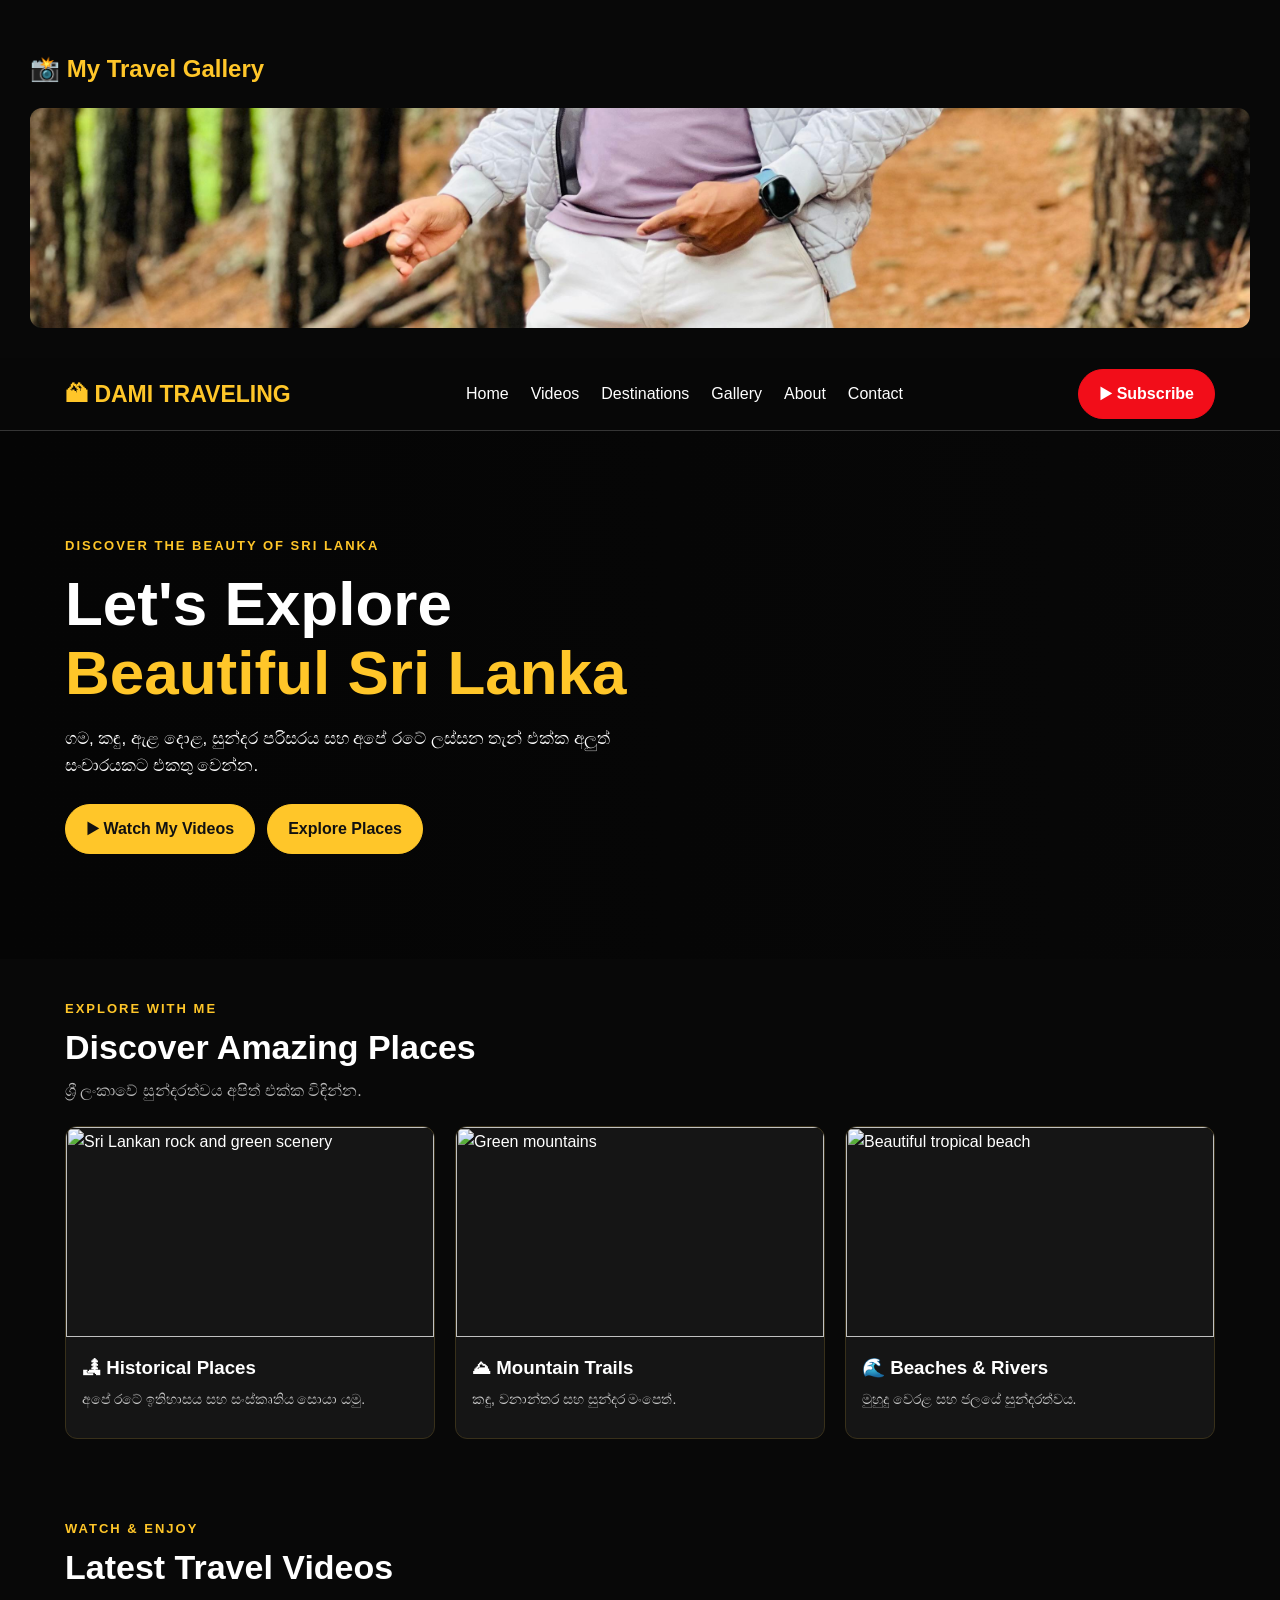
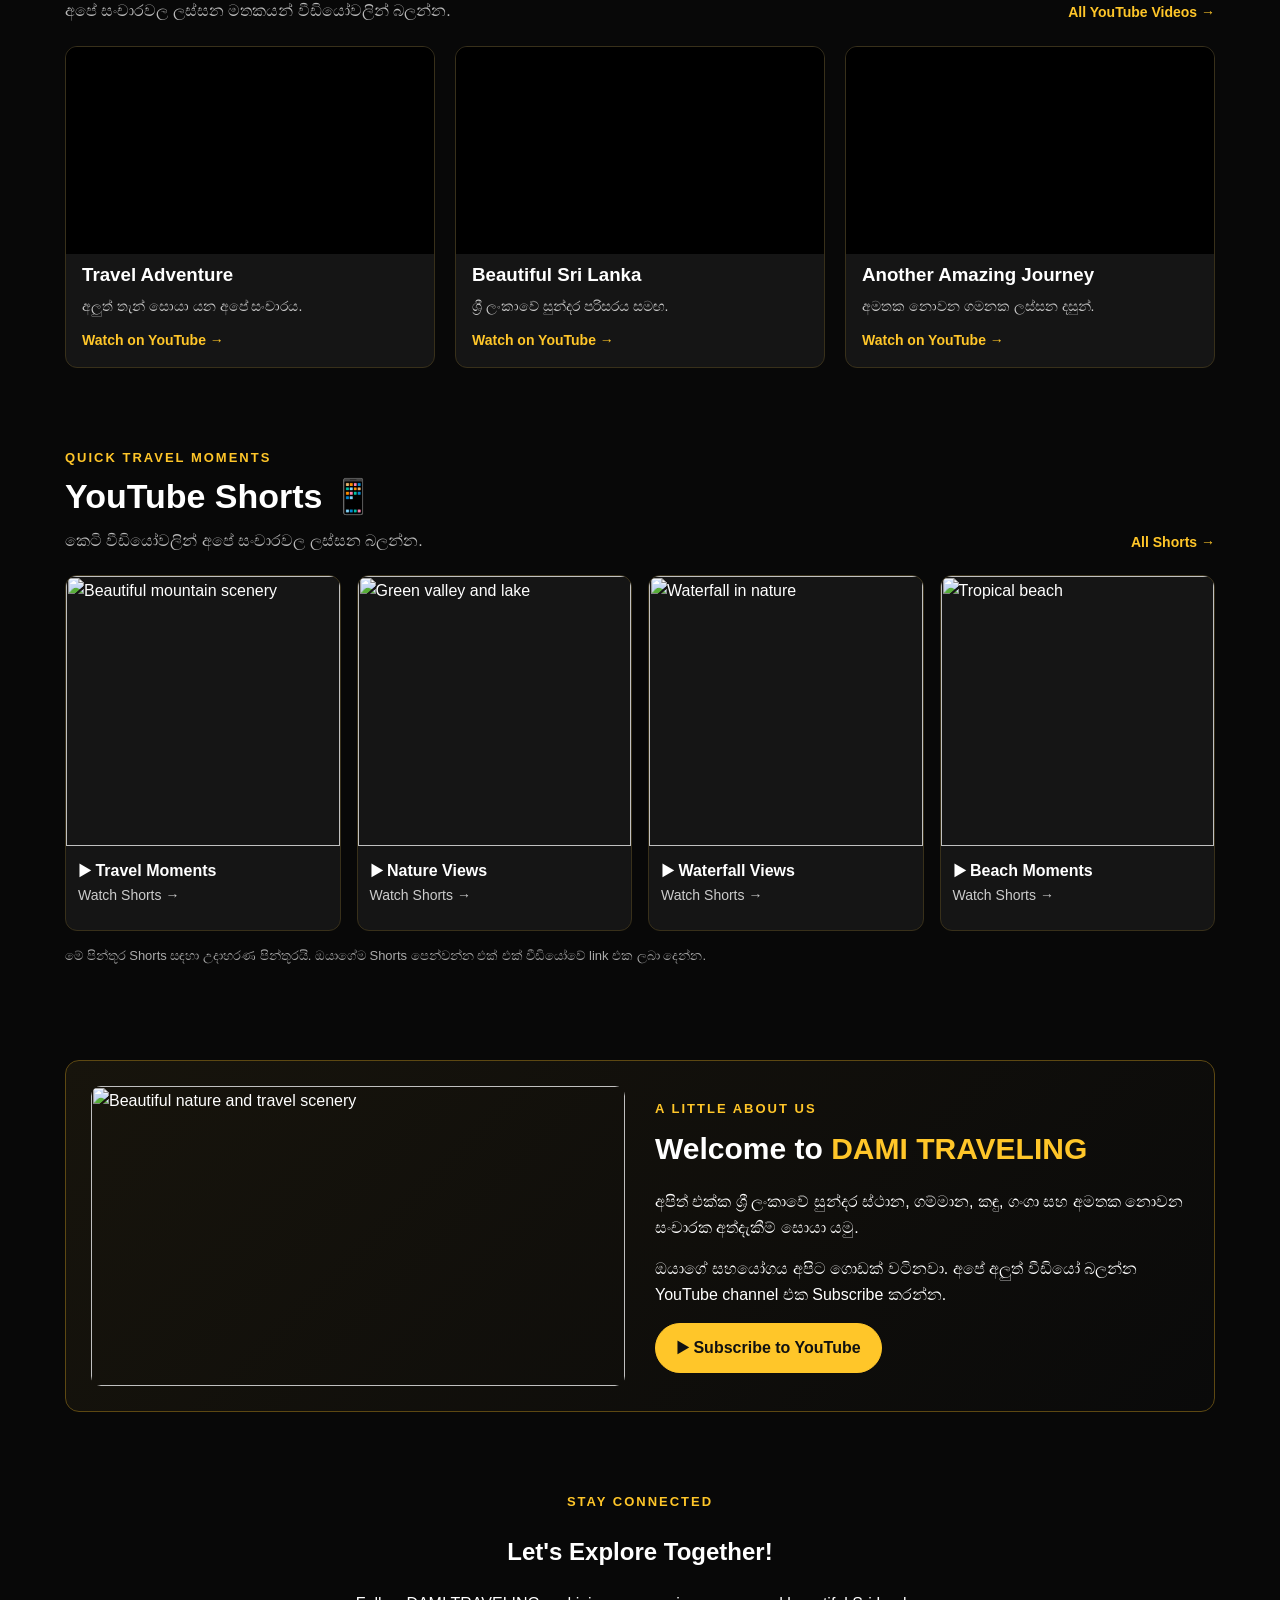
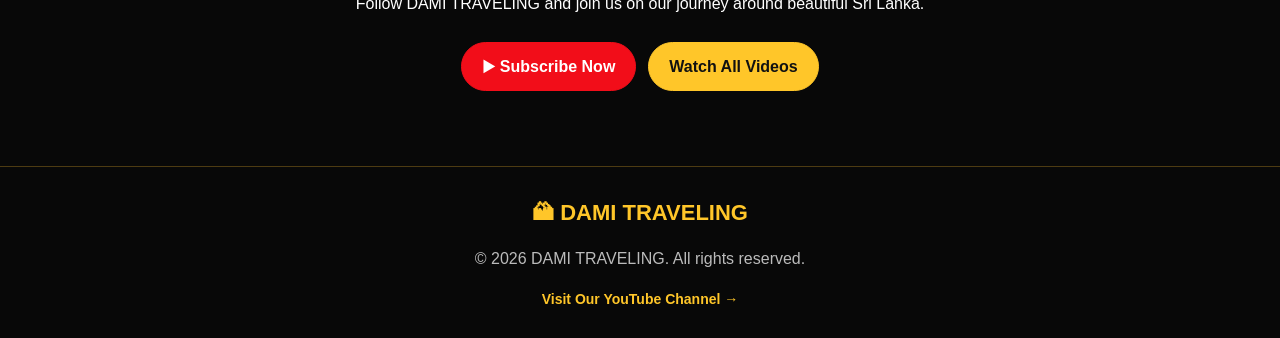
==== commit f9837190: "Update index.html" ====
--- a/index.html
+++ b/index.html
@@ -1,4 +1,18 @@
-
+<section id="gallery" style="padding:30px; color:white;">
+  <h2 style="color:#ffc629;">📸 My Travel Gallery</h2>
+
+  <div style="
+    display:grid;
+    grid-template-columns:repeat(auto-fit,minmax(220px,1fr));
+    gap:15px;
+  ">
+
+    <img src="WhatsApp%20Image%202026-10-24%20at%207.43.22%20AM%20(2).jpeg"
+         alt="Travel Photo"
+         style="width:100%;height:220px;object-fit:cover;border-radius:12px;">
+
+  </div>
+</section>
 <!DOCTYPE html>
 <html lang="si">
 <head>
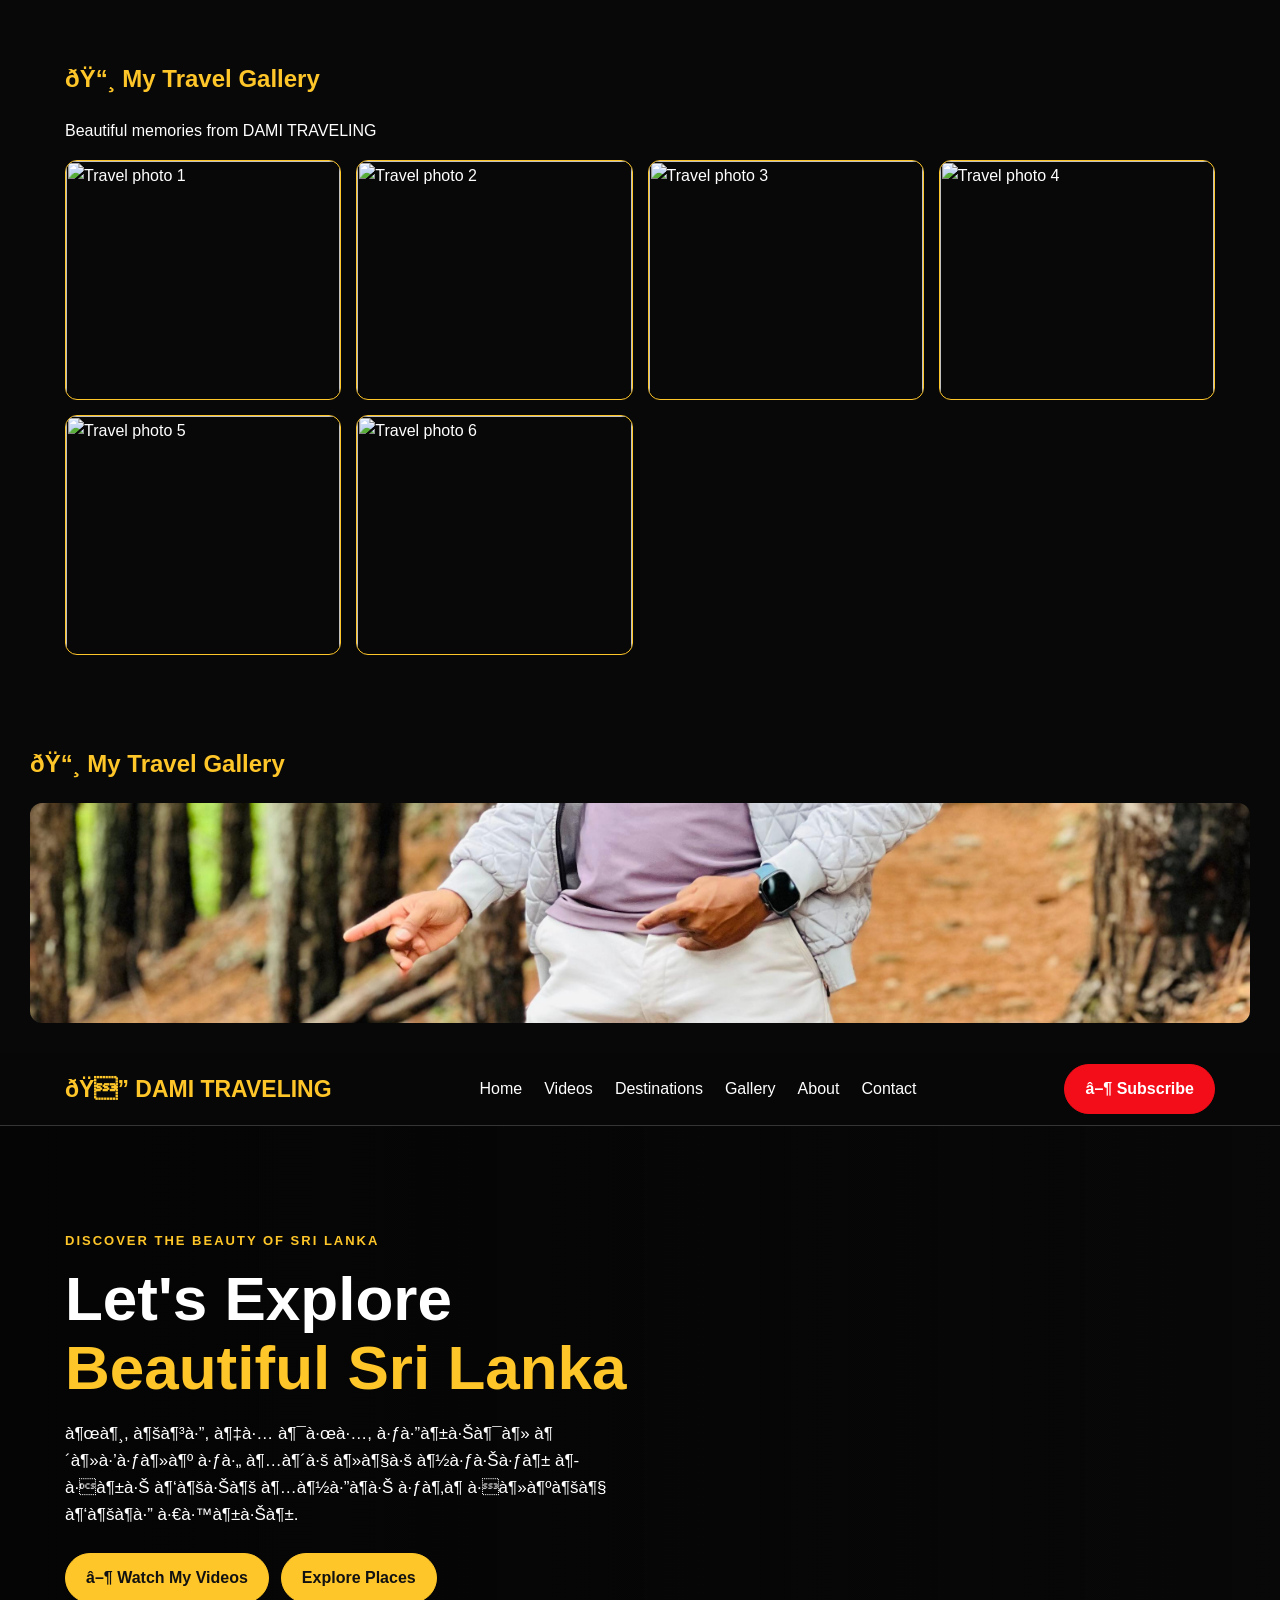
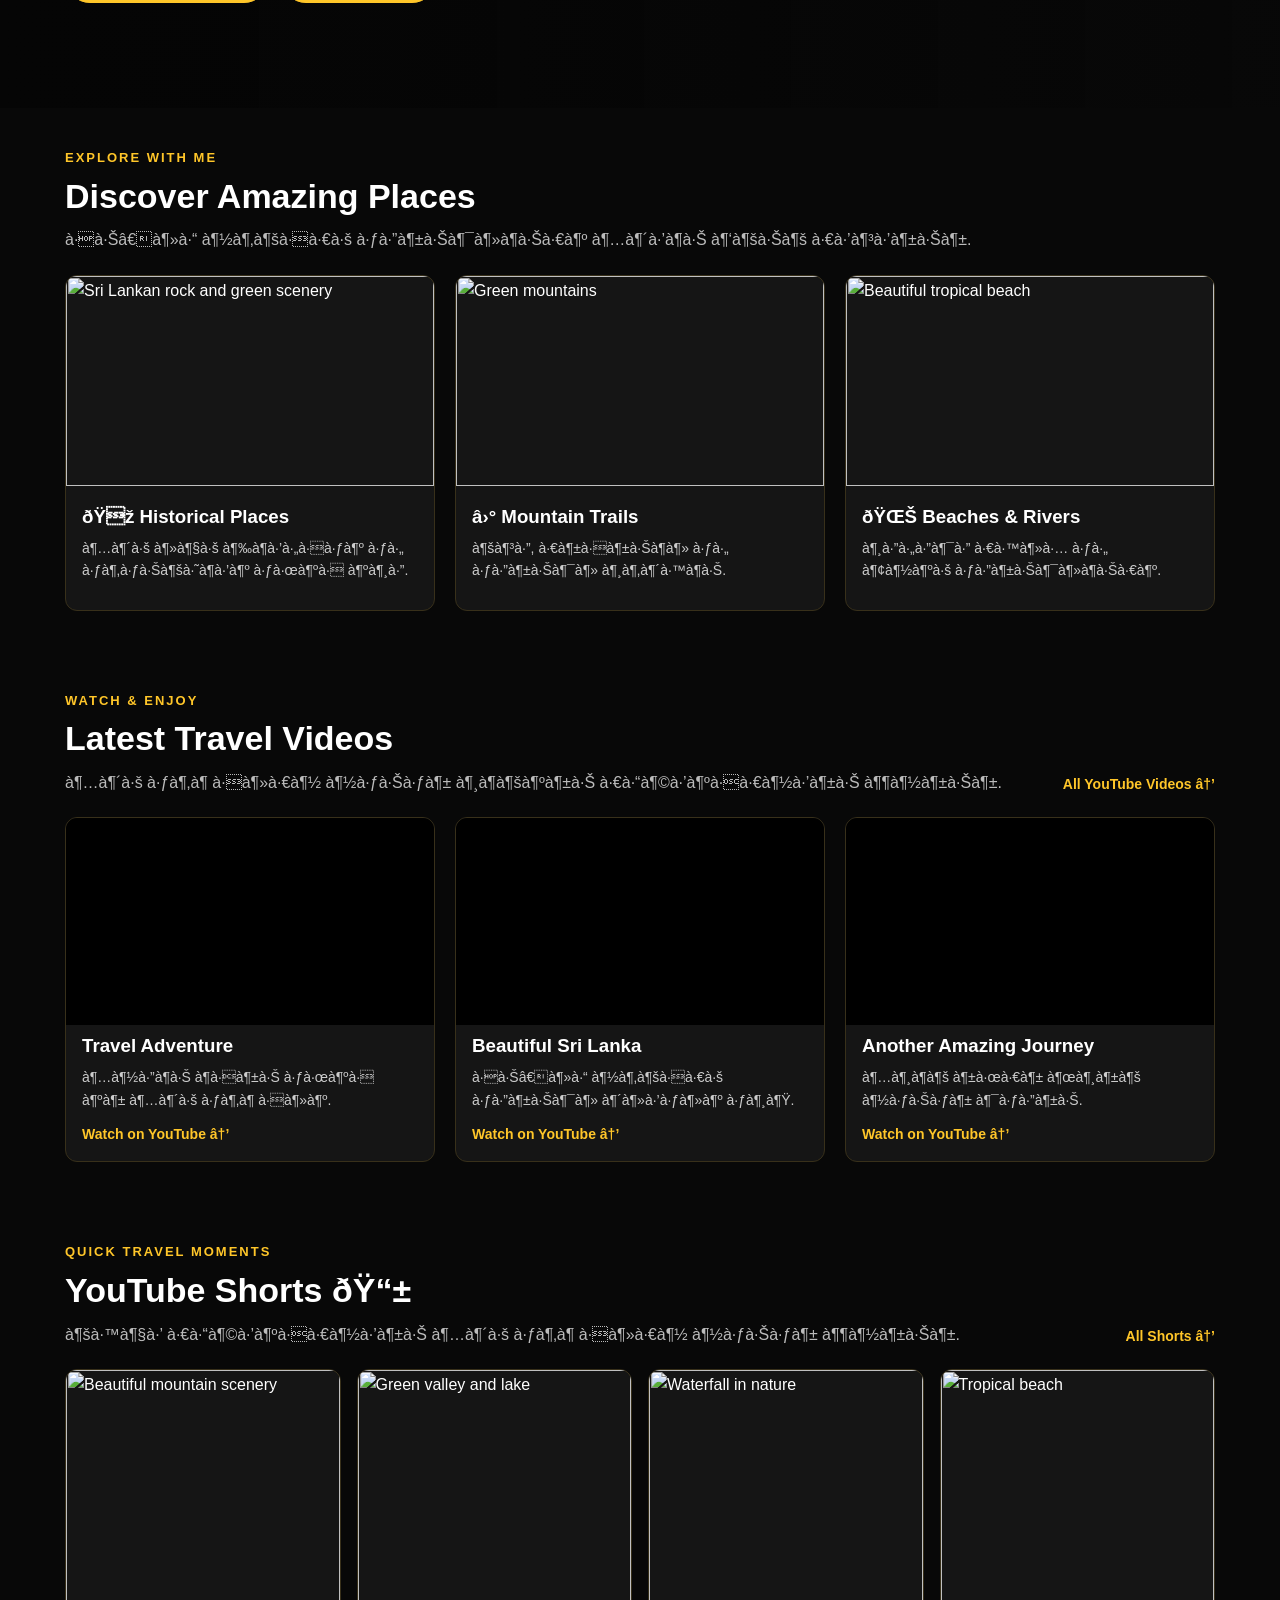
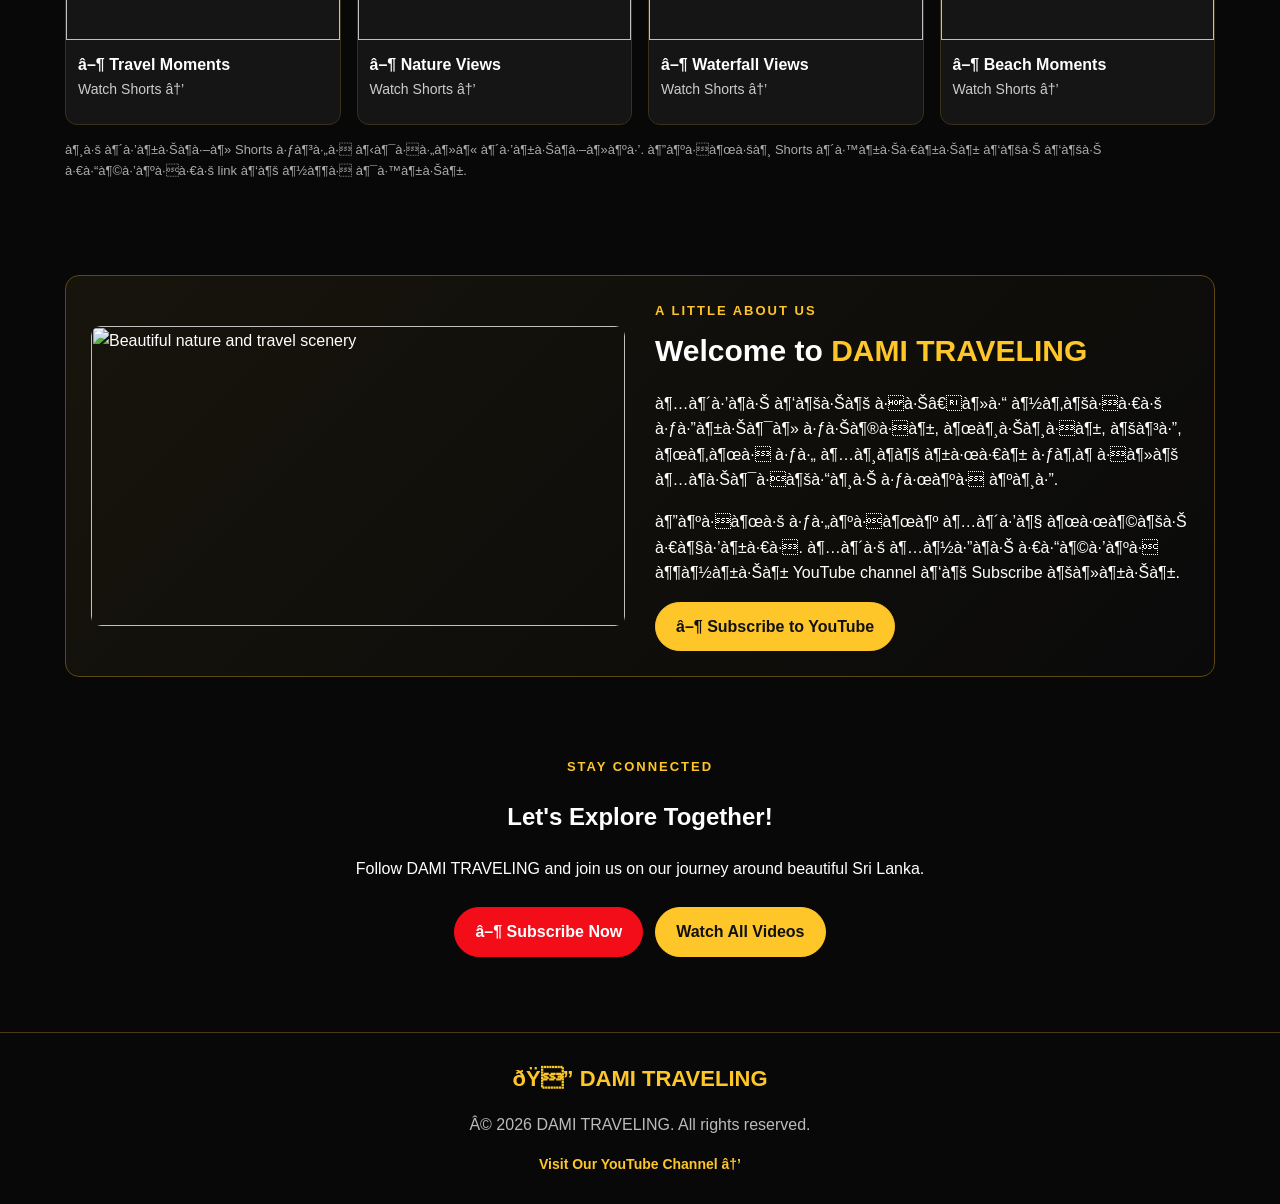
==== commit 06c683ff: "Update index.html" ====
--- a/index.html
+++ b/index.html
@@ -1,4 +1,33 @@
-<section id="gallery" style="padding:30px; color:white;">
+<section id="gallery" style="padding:40px 0; background:#080808; color:white;">
+  <div class="container">
+    <h2 style="color:#ffc629;">📸 My Travel Gallery</h2>
+    <p>Beautiful memories from DAMI TRAVELING</p>
+
+    <div class="gallery-grid">
+      <img src="PHOTO_FILE_NAME_1" alt="Travel photo 1">
+      <img src="PHOTO_FILE_NAME_2" alt="Travel photo 2">
+      <img src="PHOTO_FILE_NAME_3" alt="Travel photo 3">
+      <img src="PHOTO_FILE_NAME_4" alt="Travel photo 4">
+      <img src="PHOTO_FILE_NAME_5" alt="Travel photo 5">
+      <img src="PHOTO_FILE_NAME_6" alt="Travel photo 6">
+    </div>
+  </div>
+</section>
+
+<style>
+.gallery-grid {
+  display: grid;
+  grid-template-columns: repeat(auto-fit, minmax(220px, 1fr));
+  gap: 15px;
+}
+.gallery-grid img {
+  width: 100%;
+  height: 240px;
+  object-fit: cover;
+  border-radius: 12px;
+  border: 1px solid #ffc629;
+}
+</style><section id="gallery" style="padding:30px; color:white;">
   <h2 style="color:#ffc629;">📸 My Travel Gallery</h2>
 
   <div style="
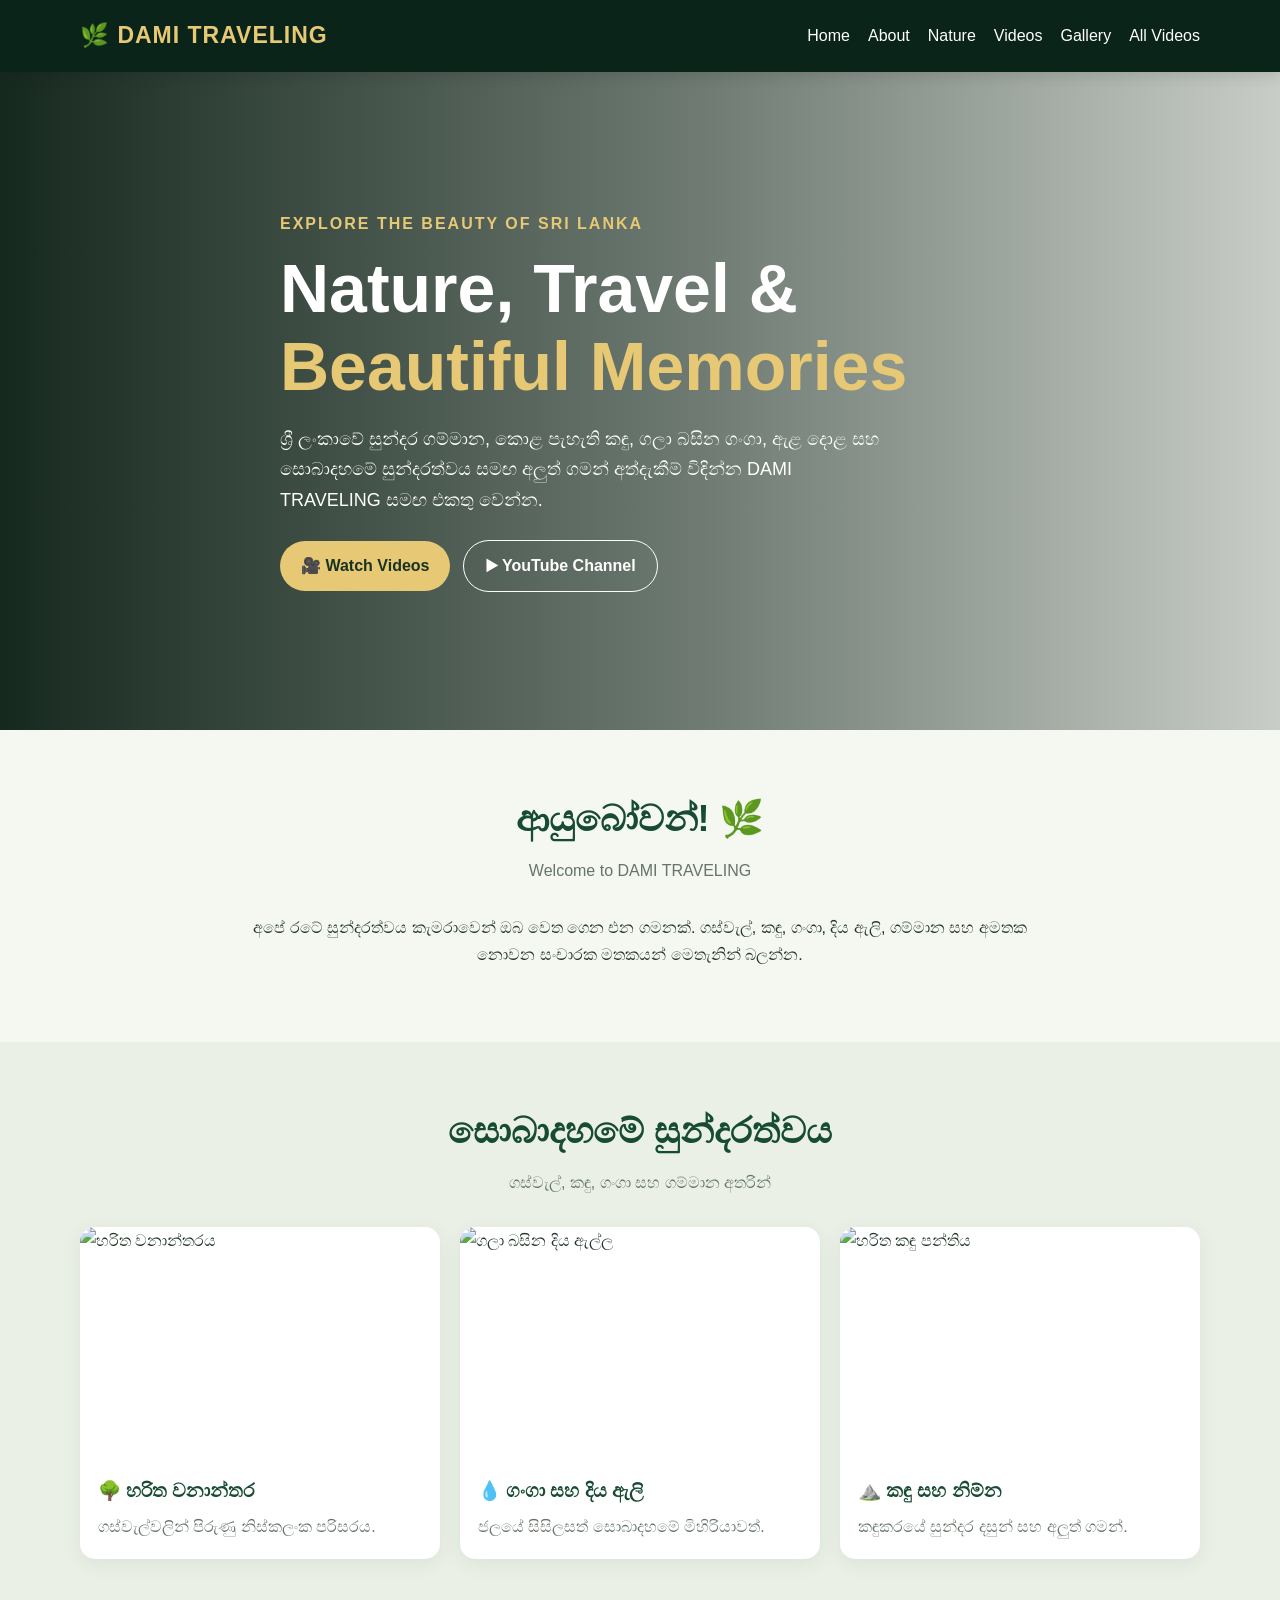
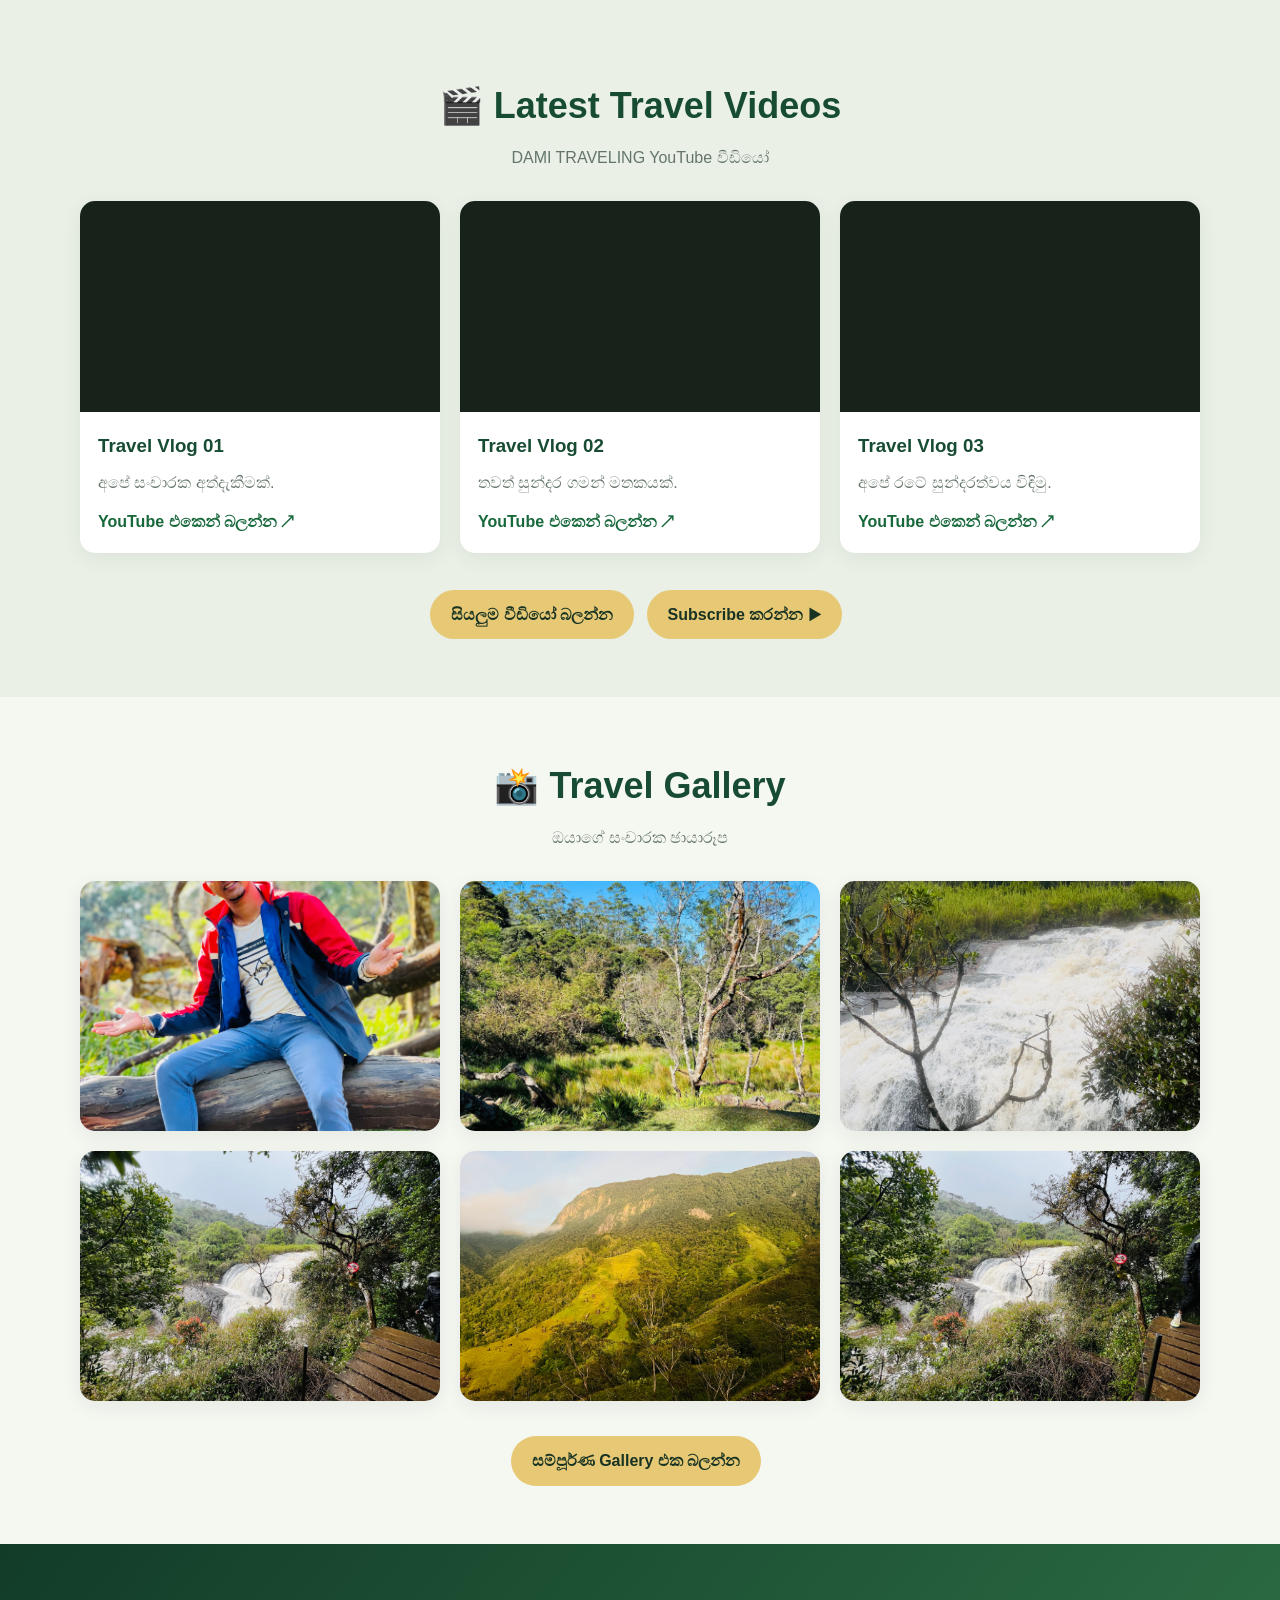
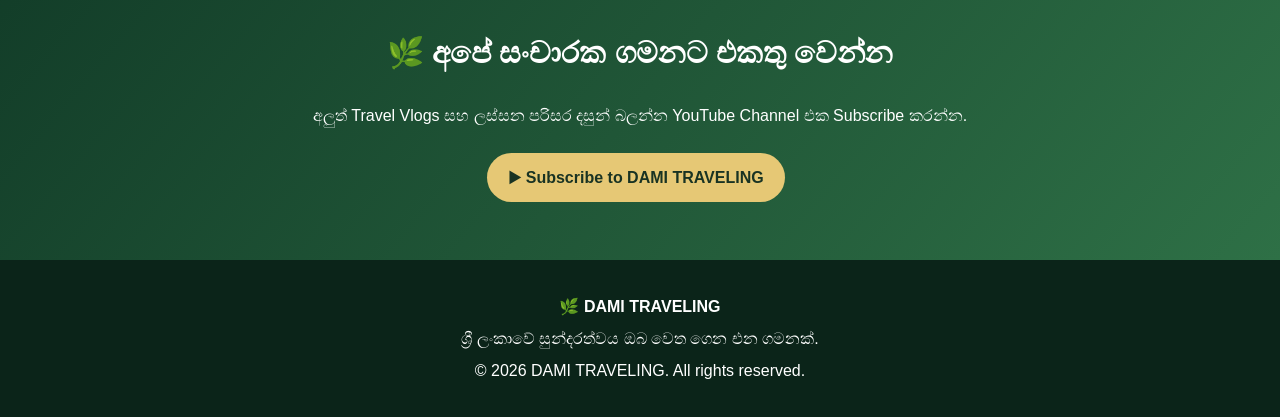
==== commit e2d4a84d: "Update index.html" ====
--- a/index.html
+++ b/index.html
@@ -1,372 +1,488 @@
-<section id="gallery" style="padding:40px 0; background:#080808; color:white;">
-  <div class="container">
-    <h2 style="color:#ffc629;">📸 My Travel Gallery</h2>
-    <p>Beautiful memories from DAMI TRAVELING</p>
-
-    <div class="gallery-grid">
-      <img src="PHOTO_FILE_NAME_1" alt="Travel photo 1">
-      <img src="PHOTO_FILE_NAME_2" alt="Travel photo 2">
-      <img src="PHOTO_FILE_NAME_3" alt="Travel photo 3">
-      <img src="PHOTO_FILE_NAME_4" alt="Travel photo 4">
-      <img src="PHOTO_FILE_NAME_5" alt="Travel photo 5">
-      <img src="PHOTO_FILE_NAME_6" alt="Travel photo 6">
-    </div>
-  </div>
-</section>
-
-<style>
-.gallery-grid {
-  display: grid;
-  grid-template-columns: repeat(auto-fit, minmax(220px, 1fr));
-  gap: 15px;
-}
-.gallery-grid img {
-  width: 100%;
-  height: 240px;
-  object-fit: cover;
-  border-radius: 12px;
-  border: 1px solid #ffc629;
-}
-</style><section id="gallery" style="padding:30px; color:white;">
-  <h2 style="color:#ffc629;">📸 My Travel Gallery</h2>
-
-  <div style="
-    display:grid;
-    grid-template-columns:repeat(auto-fit,minmax(220px,1fr));
-    gap:15px;
-  ">
-
-    <img src="WhatsApp%20Image%202026-10-24%20at%207.43.22%20AM%20(2).jpeg"
-         alt="Travel Photo"
-         style="width:100%;height:220px;object-fit:cover;border-radius:12px;">
-
-  </div>
-</section>
+
 <!DOCTYPE html>
 <html lang="si">
 <head>
-<meta charset="UTF-8">
-<meta name="viewport" content="width=device-width, initial-scale=1.0">
-<title>DAMI TRAVELING | Explore Sri Lanka</title>
-<meta name="description" content="DAMI TRAVELING සමඟ ශ්‍රී ලංකාවේ සුන්දර ස්ථාන, ගම්මාන, කඳු සහ ඇළ දොළ බලන්න.">
-<style>
-:root {
-  --gold: #ffc629;
-  --black: #080808;
-  --panel: #151515;
-  --white: #fff;
-}
-* { box-sizing: border-box; }
-html { scroll-behavior: smooth; }
-body {
-  margin: 0;
-  background: var(--black);
-  color: var(--white);
-  font-family: Arial, "Noto Sans Sinhala", sans-serif;
-  line-height: 1.6;
-}
-a { color: inherit; text-decoration: none; }
-img { display: block; width: 100%; object-fit: cover; }
-.container { width: min(1150px, 92%); margin: auto; }
-header {
-  position: sticky;
-  top: 0;
-  z-index: 10;
-  background: #080808f5;
-  border-bottom: 1px solid #353535;
-}
-.nav {
-  min-height: 72px;
-  display: flex;
-  align-items: center;
-  justify-content: space-between;
-  gap: 18px;
-}
-.logo { font-size: 23px; font-weight: 900; color: var(--gold); }
-nav { display: flex; gap: 22px; flex-wrap: wrap; }
-nav a:hover, .gold-link { color: var(--gold); }
-.btn {
-  display: inline-block;
-  padding: 11px 20px;
-  border-radius: 30px;
-  background: var(--gold);
-  color: #111;
-  font-weight: bold;
-  border: 1px solid var(--gold);
-}
-.btn:hover { opacity: .85; }
-.btn.red { background: #f20d19; color: white; border-color: #f20d19; }
-.hero {
-  min-height: 440px;
-  display: flex;
-  align-items: center;
-  background:
-    linear-gradient(90deg, #050505 0%, #050505e8 30%, #05050525 100%),
-    url("https://images.unsplash.com/photo-1588598198321-9735fd524a6b?auto=format&fit=crop&w=1800&q=85") center/cover;
-}
-.hero-content { max-width: 650px; padding: 65px 0; }
-.eyebrow {
-  color: var(--gold);
-  text-transform: uppercase;
-  letter-spacing: 2px;
-  font-size: 13px;
-  font-weight: bold;
-}
-h1 { font-size: clamp(35px, 5vw, 62px); line-height: 1.12; margin: 12px 0; }
-h1 span { color: var(--gold); }
-.hero p { max-width: 570px; font-size: 17px; }
-.actions { display: flex; gap: 12px; flex-wrap: wrap; margin-top: 25px; }
-section { padding: 40px 0; }
-.section-heading {
-  display: flex;
-  align-items: end;
-  justify-content: space-between;
-  gap: 15px;
-  margin-bottom: 22px;
-}
-.section-heading h2 { margin: 0; font-size: clamp(24px, 3vw, 34px); }
-.section-heading p { margin: 4px 0 0; color: #bbb; }
-.grid { display: grid; grid-template-columns: repeat(3, 1fr); gap: 20px; }
-.card {
-  background: var(--panel);
-  border: 1px solid #38301a;
-  border-radius: 12px;
-  overflow: hidden;
-  transition: transform .2s, border-color .2s;
-}
-.card:hover { transform: translateY(-4px); border-color: var(--gold); }
-.card img { height: 210px; }
-.card-body { padding: 16px; }
-.card h3 { margin: 0 0 5px; }
-.card p { margin: 0 0 12px; color: #ccc; font-size: 14px; }
-.watch { color: var(--gold); font-weight: bold; font-size: 14px; }
-.video-frame {
-  position: relative;
-  aspect-ratio: 16/9;
-  background: #000;
-}
-.video-frame iframe { position: absolute; inset: 0; width: 100%; height: 100%; border: 0; }
-.video-title { padding: 12px 14px 0; font-weight: bold; }
-.video-card .card-body { padding-top: 6px; }
-.shorts-grid { display: grid; grid-template-columns: repeat(4, 1fr); gap: 16px; }
-.short-card img { height: 270px; }
-.short-card .card-body { padding: 12px; }
-.about {
-  display: grid;
-  grid-template-columns: 1fr 1fr;
-  gap: 30px;
-  align-items: center;
-  padding: 25px;
-  border: 1px solid #5d4812;
-  border-radius: 14px;
-  background: linear-gradient(135deg, #17140c, #0a0a0a);
-}
-.about img { height: 300px; border-radius: 10px; }
-.about h2 { font-size: 30px; margin: 5px 0; }
-footer {
-  margin-top: 35px;
-  padding: 28px 0;
-  border-top: 1px solid #4d3b12;
-  text-align: center;
-  color: #bbb;
-}
-footer strong { color: var(--gold); }
-@media (max-width: 800px) {
-  .nav { padding: 15px 0; flex-direction: column; }
-  nav { justify-content: center; gap: 12px 18px; }
-  .grid { grid-template-columns: repeat(2, 1fr); }
-  .shorts-grid { grid-template-columns: repeat(2, 1fr); }
-  .hero { background-position: center; }
-}
-@media (max-width: 520px) {
-  .grid, .shorts-grid, .about { grid-template-columns: 1fr; }
-  .hero { min-height: 400px; }
-  .hero-content { padding: 45px 0; }
-  .card img { height: 220px; }
-  .short-card img { height: 320px; }
-  .section-heading { align-items: start; flex-direction: column; }
-}
-</style>
+  <meta charset="UTF-8">
+  <meta name="viewport" content="width=device-width, initial-scale=1.0">
+  <meta name="theme-color" content="#123c28">
+  <meta name="description" content="DAMI TRAVELING සමඟ ශ්‍රී ලංකාවේ ගම්මාන, කඳු, ගංගා, ඇළ දොළ සහ සුන්දර පරිසරය විඳින්න.">
+  <title>DAMI TRAVELING | Explore Sri Lanka</title>
+
+  <style>
+    :root {
+      --green: #174b32;
+      --green-dark: #0b2419;
+      --green-light: #d8f0c8;
+      --gold: #e6c875;
+      --white: #ffffff;
+      --muted: #d4dfd5;
+    }
+
+    * { box-sizing: border-box; }
+
+    html { scroll-behavior: smooth; }
+
+    body {
+      margin: 0;
+      font-family: Arial, "Noto Sans Sinhala", sans-serif;
+      background: #f5f7f1;
+      color: #203528;
+      line-height: 1.7;
+    }
+
+    a { text-decoration: none; color: inherit; }
+
+    img { display: block; width: 100%; object-fit: cover; }
+
+    .container {
+      width: min(1120px, 92%);
+      margin: auto;
+    }
+
+    header {
+      position: sticky;
+      top: 0;
+      z-index: 10;
+      background: var(--green-dark);
+      color: white;
+      box-shadow: 0 3px 15px #0002;
+    }
+
+    .nav {
+      min-height: 72px;
+      display: flex;
+      align-items: center;
+      justify-content: space-between;
+      gap: 16px;
+      flex-wrap: wrap;
+      padding: 12px 0;
+    }
+
+    .logo {
+      color: var(--gold);
+      font-size: 23px;
+      font-weight: 900;
+      letter-spacing: 1px;
+    }
+
+    nav {
+      display: flex;
+      flex-wrap: wrap;
+      gap: 18px;
+    }
+
+    nav a:hover { color: var(--gold); }
+
+    .hero {
+      min-height: 540px;
+      display: flex;
+      align-items: center;
+      color: white;
+      background:
+        linear-gradient(90deg, #071b11eF, #071b1190 55%, #071b1130),
+        url("https://images.unsplash.com/photo-1500530855697-b586d89ba3ee?auto=format&fit=crop&w=1800&q=85")
+        center/cover;
+    }
+
+    .hero-content {
+      padding: 80px 0;
+      max-width: 720px;
+    }
+
+    .eyebrow {
+      color: var(--gold);
+      font-weight: bold;
+      letter-spacing: 2px;
+    }
+
+    h1 {
+      font-size: clamp(38px, 6vw, 68px);
+      line-height: 1.15;
+      margin: 12px 0;
+    }
+
+    h1 span { color: var(--gold); }
+
+    .hero p {
+      max-width: 610px;
+      font-size: 18px;
+    }
+
+    .button {
+      display: inline-block;
+      padding: 11px 21px;
+      margin: 7px 8px 0 0;
+      border-radius: 28px;
+      background: var(--gold);
+      color: #193323;
+      font-weight: bold;
+    }
+
+    .button-outline {
+      border: 1px solid white;
+      background: transparent;
+      color: white;
+    }
+
+    section { padding: 58px 0; }
+
+    .section-heading {
+      text-align: center;
+      margin-bottom: 30px;
+    }
+
+    .section-heading h2 {
+      margin: 0 0 8px;
+      font-size: clamp(26px, 4vw, 36px);
+      color: var(--green);
+    }
+
+    .section-heading p {
+      color: #65756a;
+      margin: 0;
+    }
+
+    .intro {
+      text-align: center;
+      max-width: 800px;
+      margin: auto;
+    }
+
+    .nature-grid,
+    .video-grid,
+    .gallery-grid {
+      display: grid;
+      grid-template-columns: repeat(3, minmax(0, 1fr));
+      gap: 20px;
+    }
+
+    .nature-card,
+    .video-card,
+    .photo-card {
+      background: white;
+      border-radius: 15px;
+      overflow: hidden;
+      box-shadow: 0 5px 20px #183d2512;
+    }
+
+    .nature-card img { height: 230px; }
+
+    .nature-card .content,
+    .video-card .content {
+      padding: 18px;
+    }
+
+    .nature-card h3,
+    .video-card h3 {
+      margin: 0 0 7px;
+      color: var(--green);
+    }
+
+    .nature-card p,
+    .video-card p {
+      margin: 0;
+      color: #65756a;
+    }
+
+    .videos { background: #eaf0e6; }
+
+    .video-frame {
+      aspect-ratio: 16 / 9;
+      background: #17231a;
+    }
+
+    .video-frame iframe {
+      width: 100%;
+      height: 100%;
+      border: 0;
+    }
+
+    .watch {
+      display: inline-block;
+      margin-top: 12px;
+      color: #17683b;
+      font-weight: bold;
+    }
+
+    .photo-card img {
+      height: 250px;
+      transition: transform .3s;
+    }
+
+    .photo-card { overflow: hidden; }
+
+    .photo-card:hover img { transform: scale(1.04); }
+
+    .subscribe {
+      text-align: center;
+      color: white;
+      background: linear-gradient(130deg, #123c28, #2e7046);
+    }
+
+    .subscribe h2 { font-size: 30px; }
+
+    footer {
+      padding: 28px 0;
+      text-align: center;
+      background: #0b2419;
+      color: white;
+    }
+
+    footer p { margin: 5px 0; }
+
+    @media (max-width: 760px) {
+      .nav { justify-content: center; }
+      nav { justify-content: center; gap: 12px; }
+      .hero { min-height: 470px; }
+      .nature-grid,
+      .video-grid,
+      .gallery-grid { grid-template-columns: repeat(2, minmax(0, 1fr)); }
+    }
+
+    @media (max-width: 500px) {
+      .nature-grid,
+      .video-grid,
+      .gallery-grid { grid-template-columns: 1fr; }
+      .hero-content { padding: 55px 0; }
+      .hero p { font-size: 16px; }
+    }
+  </style>
 </head>
+
 <body>
 
 <header>
   <div class="container nav">
-    <a class="logo" href="#home">🏔 DAMI TRAVELING</a>
+    <a class="logo" href="index.html">🌿 DAMI TRAVELING</a>
     <nav>
       <a href="#home">Home</a>
+      <a href="#about">About</a>
+      <a href="#nature">Nature</a>
       <a href="#videos">Videos</a>
-      <a href="#destinations">Destinations</a>
-      <a href="#gallery">Gallery</a>
-      <a href="#about">About</a>
-      <a href="#contact">Contact</a>
+      <a href="gallery.html">Gallery</a>
+      <a href="videos.html">All Videos</a>
     </nav>
-    <a class="btn red" href="https://www.youtube.com/@damitha-w6f?sub_confirmation=1" target="_blank" rel="noopener">▶ Subscribe</a>
   </div>
 </header>
 
 <main>
-<section class="hero" id="home">
-  <div class="container">
-    <div class="hero-content">
-      <div class="eyebrow">Discover the beauty of Sri Lanka</div>
-      <h1>Let's Explore<br><span>Beautiful Sri Lanka</span></h1>
-      <p>ගම, කඳු, ඇළ දොළ, සුන්දර පරිසරය සහ අපේ රටේ ලස්සන තැන් එක්ක අලුත් සංචාරයකට එකතු වෙන්න.</p>
-      <div class="actions">
-        <a class="btn" href="#videos">▶ Watch My Videos</a>
-        <a class="btn" href="#destinations">Explore Places</a>
-      </div>
-    </div>
-  </div>
-</section>
-
-<section id="destinations">
-  <div class="container">
-    <div class="section-heading">
-      <div>
-        <div class="eyebrow">Explore with me</div>
-        <h2>Discover Amazing Places</h2>
-        <p>ශ්‍රී ලංකාවේ සුන්දරත්වය අපිත් එක්ක විඳින්න.</p>
-      </div>
-    </div>
-    <div class="grid">
-      <article class="card">
-        <img loading="lazy" src="https://images.unsplash.com/photo-1588598198321-9735fd524a6b?auto=format&fit=crop&w=800&q=80" alt="Sri Lankan rock and green scenery">
-        <div class="card-body">
-          <h3>🏞 Historical Places</h3>
-          <p>අපේ රටේ ඉතිහාසය සහ සංස්කෘතිය සොයා යමු.</p>
-        </div>
-      </article>
-      <article class="card">
-        <img loading="lazy" src="https://images.unsplash.com/photo-1464822759023-fed622ff2c3b?auto=format&fit=crop&w=800&q=80" alt="Green mountains">
-        <div class="card-body">
-          <h3>⛰ Mountain Trails</h3>
-          <p>කඳු, වනාන්තර සහ සුන්දර මංපෙත්.</p>
-        </div>
-      </article>
-      <article class="card">
-        <img loading="lazy" src="https://images.unsplash.com/photo-1500375592092-40eb2168fd21?auto=format&fit=crop&w=800&q=80" alt="Beautiful tropical beach">
-        <div class="card-body">
-          <h3>🌊 Beaches & Rivers</h3>
-          <p>මුහුදු වෙරළ සහ ජලයේ සුන්දරත්වය.</p>
-        </div>
-      </article>
-    </div>
-  </div>
-</section>
-
-<section id="videos">
-  <div class="container">
-    <div class="section-heading">
-      <div>
-        <div class="eyebrow">Watch & Enjoy</div>
-        <h2>Latest Travel Videos</h2>
-        <p>අපේ සංචාරවල ලස්සන මතකයන් වීඩියෝවලින් බලන්න.</p>
-      </div>
-      <a class="watch" href="https://www.youtube.com/@damitha-w6f/videos" target="_blank" rel="noopener">All YouTube Videos →</a>
-    </div>
-    <div class="grid">
-      <article class="card video-card">
-        <div class="video-frame">
-          <iframe loading="lazy" src="https://www.youtube-nocookie.com/embed/O4N68p5Ew6w" title="DAMI TRAVELING video 1" allowfullscreen></iframe>
-        </div>
-        <div class="card-body">
-          <h3>Travel Adventure</h3>
-          <p>අලුත් තැන් සොයා යන අපේ සංචාරය.</p>
-          <a class="watch" href="https://www.youtube.com/watch?v=O4N68p5Ew6w" target="_blank" rel="noopener">Watch on YouTube →</a>
-        </div>
-      </article>
-      <article class="card video-card">
-        <div class="video-frame">
-          <iframe loading="lazy" src="https://www.youtube-nocookie.com/embed/OQAoxW6RLtM" title="DAMI TRAVELING video 2" allowfullscreen></iframe>
-        </div>
-        <div class="card-body">
-          <h3>Beautiful Sri Lanka</h3>
-          <p>ශ්‍රී ලංකාවේ සුන්දර පරිසරය සමඟ.</p>
-          <a class="watch" href="https://www.youtube.com/watch?v=OQAoxW6RLtM" target="_blank" rel="noopener">Watch on YouTube →</a>
-        </div>
-      </article>
-      <article class="card video-card">
-        <div class="video-frame">
-          <iframe loading="lazy" src="https://www.youtube-nocookie.com/embed/5FUmSDiw4_c" title="DAMI TRAVELING video 3" allowfullscreen></iframe>
-        </div>
-        <div class="card-body">
-          <h3>Another Amazing Journey</h3>
-          <p>අමතක නොවන ගමනක ලස්සන දසුන්.</p>
-          <a class="watch" href="https://www.youtube.com/watch?v=5FUmSDiw4_c" target="_blank" rel="noopener">Watch on YouTube →</a>
-        </div>
-      </article>
-    </div>
-  </div>
-</section>
-
-<section id="shorts">
-  <div class="container">
-    <div class="section-heading">
-      <div>
-        <div class="eyebrow">Quick Travel Moments</div>
-        <h2>YouTube Shorts 📱</h2>
-        <p>කෙටි වීඩියෝවලින් අපේ සංචාරවල ලස්සන බලන්න.</p>
-      </div>
-      <a class="watch" href="https://www.youtube.com/@Damitha-w6f/shorts" target="_blank" rel="noopener">All Shorts →</a>
-    </div>
-    <div class="shorts-grid" id="gallery">
-      <a class="card short-card" href="https://www.youtube.com/@Damitha-w6f/shorts" target="_blank" rel="noopener">
-        <img loading="lazy" src="https://images.unsplash.com/photo-1470770841072-f978cf4d019e?auto=format&fit=crop&w=600&h=900&q=80" alt="Beautiful mountain scenery">
-        <div class="card-body"><strong>▶ Travel Moments</strong><p>Watch Shorts →</p></div>
-      </a>
-      <a class="card short-card" href="https://www.youtube.com/@Damitha-w6f/shorts" target="_blank" rel="noopener">
-        <img loading="lazy" src="https://images.unsplash.com/photo-1501785888041-af3ef285b470?auto=format&fit=crop&w=600&h=900&q=80" alt="Green valley and lake">
-        <div class="card-body"><strong>▶ Nature Views</strong><p>Watch Shorts →</p></div>
-      </a>
-      <a class="card short-card" href="https://www.youtube.com/@Damitha-w6f/shorts" target="_blank" rel="noopener">
-        <img loading="lazy" src="https://images.unsplash.com/photo-1433086966358-54859d0ed716?auto=format&fit=crop&w=600&h=900&q=80" alt="Waterfall in nature">
-        <div class="card-body"><strong>▶ Waterfall Views</strong><p>Watch Shorts →</p></div>
-      </a>
-      <a class="card short-card" href="https://www.youtube.com/@Damitha-w6f/shorts" target="_blank" rel="noopener">
-        <img loading="lazy" src="https://images.unsplash.com/photo-1519046904884-53103b34b206?auto=format&fit=crop&w=600&h=900&q=80" alt="Tropical beach">
-        <div class="card-body"><strong>▶ Beach Moments</strong><p>Watch Shorts →</p></div>
-      </a>
-    </div>
-    <p style="color:#aaa;font-size:13px;margin-top:15px">මේ පින්තූර Shorts සඳහා උදාහරණ පින්තූරයි. ඔයාගේම Shorts පෙන්වන්න එක් එක් වීඩියෝවේ link එක ලබා දෙන්න.</p>
-  </div>
-</section>
-
-<section id="about">
-  <div class="container">
-    <div class="about">
-      <img loading="lazy" src="https://images.unsplash.com/photo-1472396961693-142e6e269027?auto=format&fit=crop&w=1000&q=85" alt="Beautiful nature and travel scenery">
-      <div>
-        <div class="eyebrow">A little about us</div>
-        <h2>Welcome to <span style="color:var(--gold)">DAMI TRAVELING</span></h2>
-        <p>අපිත් එක්ක ශ්‍රී ලංකාවේ සුන්දර ස්ථාන, ගම්මාන, කඳු, ගංගා සහ අමතක නොවන සංචාරක අත්දැකීම් සොයා යමු.</p>
-        <p>ඔයාගේ සහයෝගය අපිට ගොඩක් වටිනවා. අපේ අලුත් වීඩියෝ බලන්න YouTube channel එක Subscribe කරන්න.</p>
-        <a class="btn" href="https://www.youtube.com/@damitha-w6f?sub_confirmation=1" target="_blank" rel="noopener">▶ Subscribe to YouTube</a>
-      </div>
-    </div>
-  </div>
-</section>
-
-<section id="contact">
-  <div class="container" style="text-align:center">
-    <div class="eyebrow">Stay Connected</div>
-    <h2>Let's Explore Together!</h2>
-    <p>Follow DAMI TRAVELING and join us on our journey around beautiful Sri Lanka.</p>
-    <div class="actions" style="justify-content:center">
-      <a class="btn red" href="https://www.youtube.com/@damitha-w6f?sub_confirmation=1" target="_blank" rel="noopener">▶ Subscribe Now</a>
-      <a class="btn" href="https://www.youtube.com/@damitha-w6f/videos" target="_blank" rel="noopener">Watch All Videos</a>
-    </div>
-  </div>
-</section>
+  <section class="hero" id="home">
+    <div class="container hero-content">
+      <div class="eyebrow">EXPLORE THE BEAUTY OF SRI LANKA</div>
+      <h1>Nature, Travel &amp;<br><span>Beautiful Memories</span></h1>
+      <p>
+        ශ්‍රී ලංකාවේ සුන්දර ගම්මාන, කොළ පැහැති කඳු, ගලා බසින ගංගා,
+        ඇළ දොළ සහ සොබාදහමේ සුන්දරත්වය සමඟ අලුත් ගමන් අත්දැකීම්
+        විඳින්න DAMI TRAVELING සමඟ එකතු වෙන්න.
+      </p>
+      <a class="button" href="#videos">🎥 Watch Videos</a>
+      <a class="button button-outline"
+         href="https://www.youtube.com/@damitha-w6f"
+         target="_blank" rel="noopener">▶ YouTube Channel</a>
+    </div>
+  </section>
+
+  <section id="about">
+    <div class="container intro">
+      <div class="section-heading">
+        <h2>ආයුබෝවන්! 🌿</h2>
+        <p>Welcome to DAMI TRAVELING</p>
+      </div>
+      <p>
+        අපේ රටේ සුන්දරත්වය කැමරාවෙන් ඔබ වෙත ගෙන එන ගමනක්.
+        ගස්වැල්, කඳු, ගංගා, දිය ඇලි, ගම්මාන සහ අමතක නොවන
+        සංචාරක මතකයන් මෙතැනින් බලන්න.
+      </p>
+    </div>
+  </section>
+
+  <section id="nature" style="background:#eaf0e6;">
+    <div class="container">
+      <div class="section-heading">
+        <h2>සොබාදහමේ සුන්දරත්වය</h2>
+        <p>ගස්වැල්, කඳු, ගංගා සහ ගම්මාන අතරින්</p>
+      </div>
+
+      <div class="nature-grid">
+        <article class="nature-card">
+          <img
+            src="https://images.unsplash.com/photo-1448375240586-882707db888b?auto=format&fit=crop&w=900&q=80"
+            alt="හරිත වනාන්තරය" loading="lazy">
+          <div class="content">
+            <h3>🌳 හරිත වනාන්තර</h3>
+            <p>ගස්වැල්වලින් පිරුණු නිස්කලංක පරිසරය.</p>
+          </div>
+        </article>
+
+        <article class="nature-card">
+          <img
+            src="https://images.unsplash.com/photo-1432405972618-c60b0225b8f9?auto=format&fit=crop&w=900&q=80"
+            alt="ගලා බසින දිය ඇල්ල" loading="lazy">
+          <div class="content">
+            <h3>💧 ගංගා සහ දිය ඇලි</h3>
+            <p>ජලයේ සිසිලසත් සොබාදහමේ මිහිරියාවත්.</p>
+          </div>
+        </article>
+
+        <article class="nature-card">
+          <img
+            src="https://images.unsplash.com/photo-1464822759023-fed622ff2c3b?auto=format&fit=crop&w=900&q=80"
+            alt="හරිත කඳු පන්තිය" loading="lazy">
+          <div class="content">
+            <h3>⛰️ කඳු සහ නිම්න</h3>
+            <p>කඳුකරයේ සුන්දර දසුන් සහ අලුත් ගමන්.</p>
+          </div>
+        </article>
+      </div>
+    </div>
+  </section>
+
+  <section class="videos" id="videos">
+    <div class="container">
+      <div class="section-heading">
+        <h2>🎬 Latest Travel Videos</h2>
+        <p>DAMI TRAVELING YouTube වීඩියෝ</p>
+      </div>
+
+      <div class="video-grid">
+        <article class="video-card">
+          <div class="video-frame">
+            <iframe
+              src="https://www.youtube-nocookie.com/embed/O4N68p5Ew6w"
+              title="DAMI TRAVELING video 1"
+              loading="lazy"
+              allow="accelerometer; autoplay; clipboard-write; encrypted-media; gyroscope; picture-in-picture; web-share"
+              referrerpolicy="strict-origin-when-cross-origin"
+              allowfullscreen></iframe>
+          </div>
+          <div class="content">
+            <h3>Travel Vlog 01</h3>
+            <p>අපේ සංචාරක අත්දැකීමක්.</p>
+            <a class="watch" href="https://www.youtube.com/watch?v=O4N68p5Ew6w"
+               target="_blank" rel="noopener">YouTube එකෙන් බලන්න ↗</a>
+          </div>
+        </article>
+
+        <article class="video-card">
+          <div class="video-frame">
+            <iframe
+              src="https://www.youtube-nocookie.com/embed/OQAoxW6RLtM"
+              title="DAMI TRAVELING video 2"
+              loading="lazy"
+              allow="accelerometer; autoplay; clipboard-write; encrypted-media; gyroscope; picture-in-picture; web-share"
+              referrerpolicy="strict-origin-when-cross-origin"
+              allowfullscreen></iframe>
+          </div>
+          <div class="content">
+            <h3>Travel Vlog 02</h3>
+            <p>තවත් සුන්දර ගමන් මතකයක්.</p>
+            <a class="watch" href="https://www.youtube.com/watch?v=OQAoxW6RLtM"
+               target="_blank" rel="noopener">YouTube එකෙන් බලන්න ↗</a>
+          </div>
+        </article>
+
+        <article class="video-card">
+          <div class="video-frame">
+            <iframe
+              src="https://www.youtube-nocookie.com/embed/5FUmSDiw4_c"
+              title="DAMI TRAVELING video 3"
+              loading="lazy"
+              allow="accelerometer; autoplay; clipboard-write; encrypted-media; gyroscope; picture-in-picture; web-share"
+              referrerpolicy="strict-origin-when-cross-origin"
+              allowfullscreen></iframe>
+          </div>
+          <div class="content">
+            <h3>Travel Vlog 03</h3>
+            <p>අපේ රටේ සුන්දරත්වය විඳිමු.</p>
+            <a class="watch" href="https://www.youtube.com/watch?v=5FUmSDiw4_c"
+               target="_blank" rel="noopener">YouTube එකෙන් බලන්න ↗</a>
+          </div>
+        </article>
+      </div>
+
+      <div style="text-align:center;margin-top:30px;">
+        <a class="button" href="videos.html">සියලුම වීඩියෝ බලන්න</a>
+        <a class="button" href="https://www.youtube.com/@damitha-w6f"
+           target="_blank" rel="noopener">Subscribe කරන්න ▶</a>
+      </div>
+    </div>
+  </section>
+
+  <section id="gallery">
+    <div class="container">
+      <div class="section-heading">
+        <h2>📸 Travel Gallery</h2>
+        <p>ඔයාගේ සංචාරක ඡායාරූප</p>
+      </div>
+
+      <div class="gallery-grid">
+        <a class="photo-card" href="gallery.html">
+          <img
+            src="WhatsApp%20Image%202026-10-24%20at%207.42.54%20AM.jpeg"
+            alt="DAMI TRAVELING photo 1" loading="lazy">
+        </a>
+        <a class="photo-card" href="gallery.html">
+          <img
+            src="WhatsApp%20Image%202026-10-24%20at%207.42.54%20AM%20(1).jpeg"
+            alt="DAMI TRAVELING photo 2" loading="lazy">
+        </a>
+        <a class="photo-card" href="gallery.html">
+          <img
+            src="WhatsApp%20Image%202026-10-24%20at%207.42.54%20AM%20(2).jpeg"
+            alt="DAMI TRAVELING photo 3" loading="lazy">
+        </a>
+        <a class="photo-card" href="gallery.html">
+          <img
+            src="WhatsApp%20Image%202026-10-24%20at%207.43.20%20AM.jpeg"
+            alt="DAMI TRAVELING photo 4" loading="lazy">
+        </a>
+        <a class="photo-card" href="gallery.html">
+          <img
+            src="WhatsApp%20Image%202026-10-24%20at%207.43.20%20AM%20(1).jpeg"
+            alt="DAMI TRAVELING photo 5" loading="lazy">
+        </a>
+        <a class="photo-card" href="gallery.html">
+          <img
+            src="WhatsApp%20Image%202026-10-24%20at%207.43.20%20AM%20(2).jpeg"
+            alt="DAMI TRAVELING photo 6" loading="lazy">
+        </a>
+      </div>
+
+      <div style="text-align:center;margin-top:28px;">
+        <a class="button" href="gallery.html">සම්පූර්ණ Gallery එක බලන්න</a>
+      </div>
+    </div>
+  </section>
+
+  <section class="subscribe">
+    <div class="container">
+      <h2>🌿 අපේ සංචාරක ගමනට එකතු වෙන්න</h2>
+      <p>අලුත් Travel Vlogs සහ ලස්සන පරිසර දසුන් බලන්න YouTube Channel එක Subscribe කරන්න.</p>
+      <a class="button"
+         href="https://www.youtube.com/@damitha-w6f"
+         target="_blank" rel="noopener">▶ Subscribe to DAMI TRAVELING</a>
+    </div>
+  </section>
 </main>
 
 <footer>
   <div class="container">
-    <div style="font-size:22px;font-weight:bold"><strong>🏔 DAMI TRAVELING</strong></div>
-    <p>© 2026 DAMI TRAVELING. All rights reserved.</p>
-    <a class="watch" href="https://www.youtube.com/@damitha-w6f" target="_blank" rel="noopener">Visit Our YouTube Channel →</a>
+    <p><strong>🌿 DAMI TRAVELING</strong></p>
+    <p>ශ්‍රී ලංකාවේ සුන්දරත්වය ඔබ වෙත ගෙන එන ගමනක්.</p>
+    <p>© <span id="year"></span> DAMI TRAVELING. All rights reserved.</p>
   </div>
 </footer>
 
+<script>
+  document.getElementById("year").textContent = new Date().getFullYear();
+
+  // Photo file එකක් නොපෙන්වුවොත් ඒ photo card එක සඟවයි.
+  document.querySelectorAll(".photo-card img").forEach(function (img) {
+    img.addEventListener("error", function () {
+      img.closest(".photo-card").style.display = "none";
+    });
+  });
+</script>
+
 </body>
 </html>
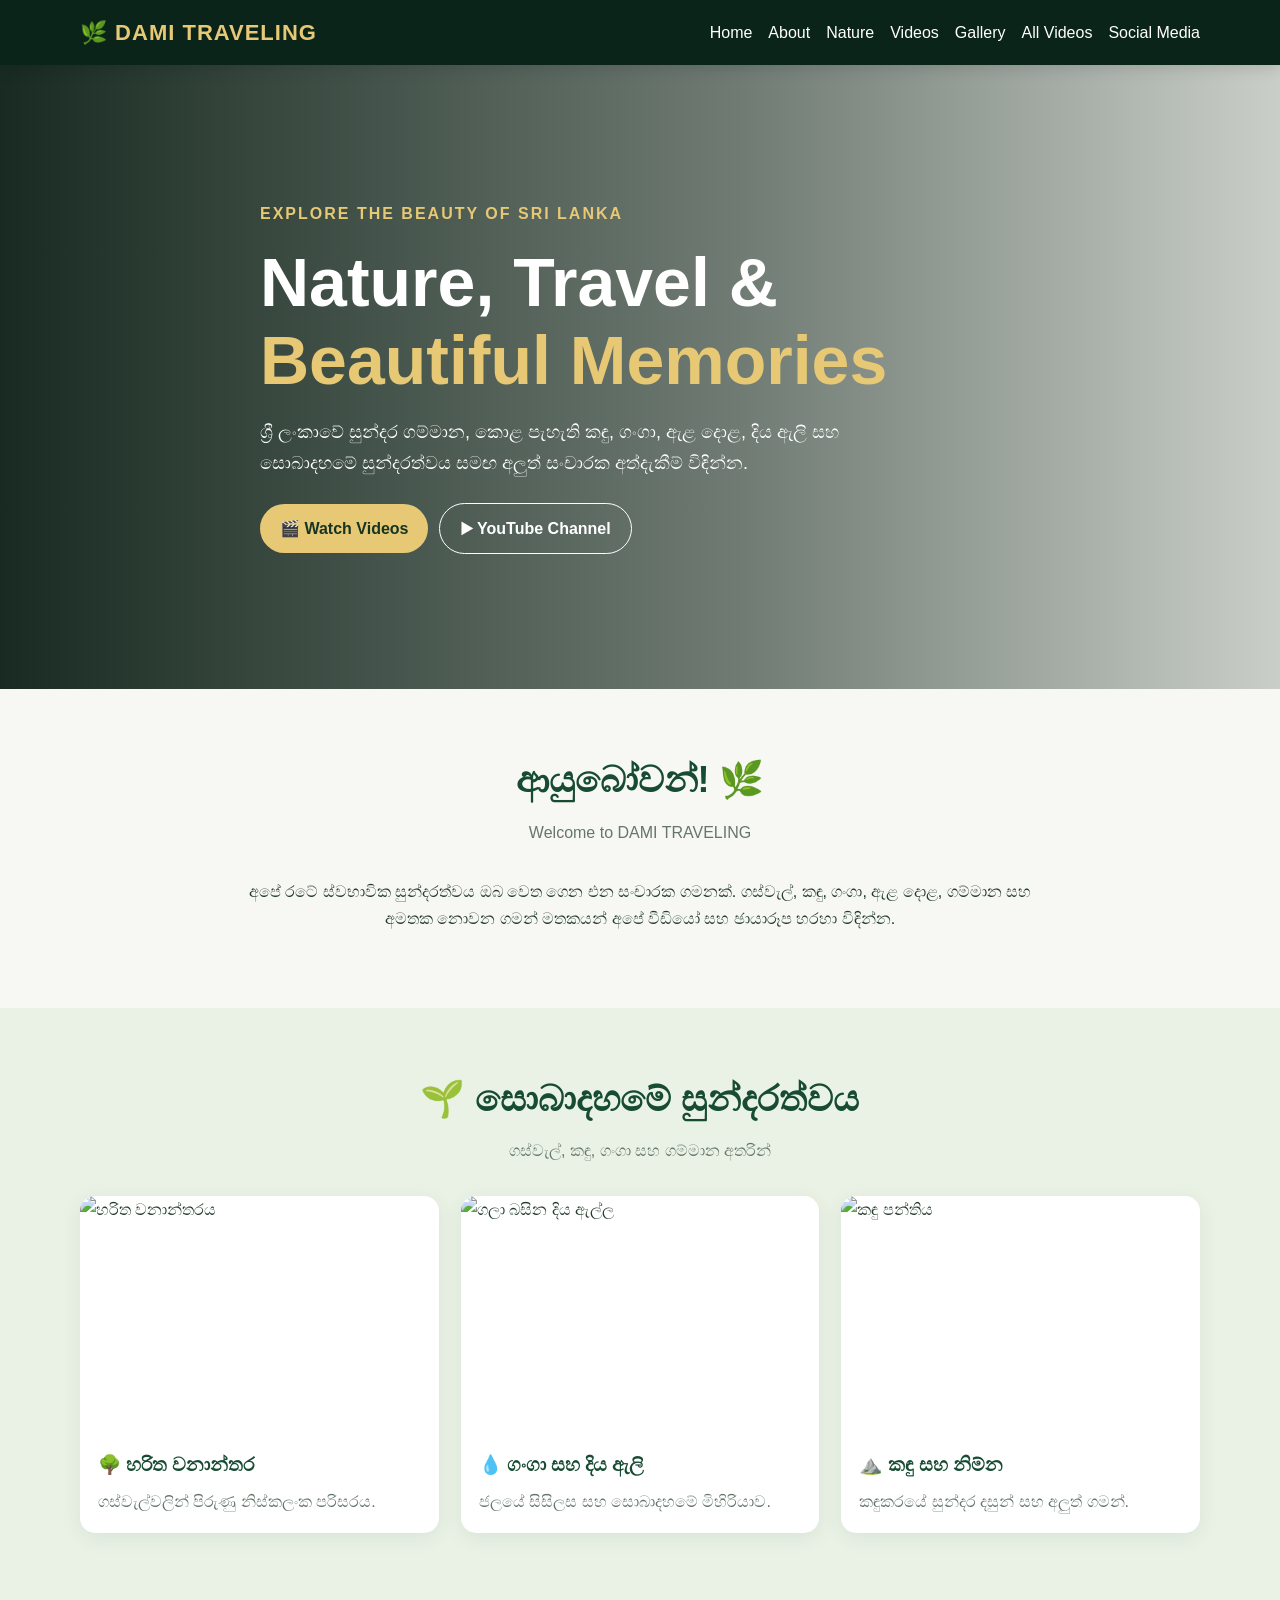
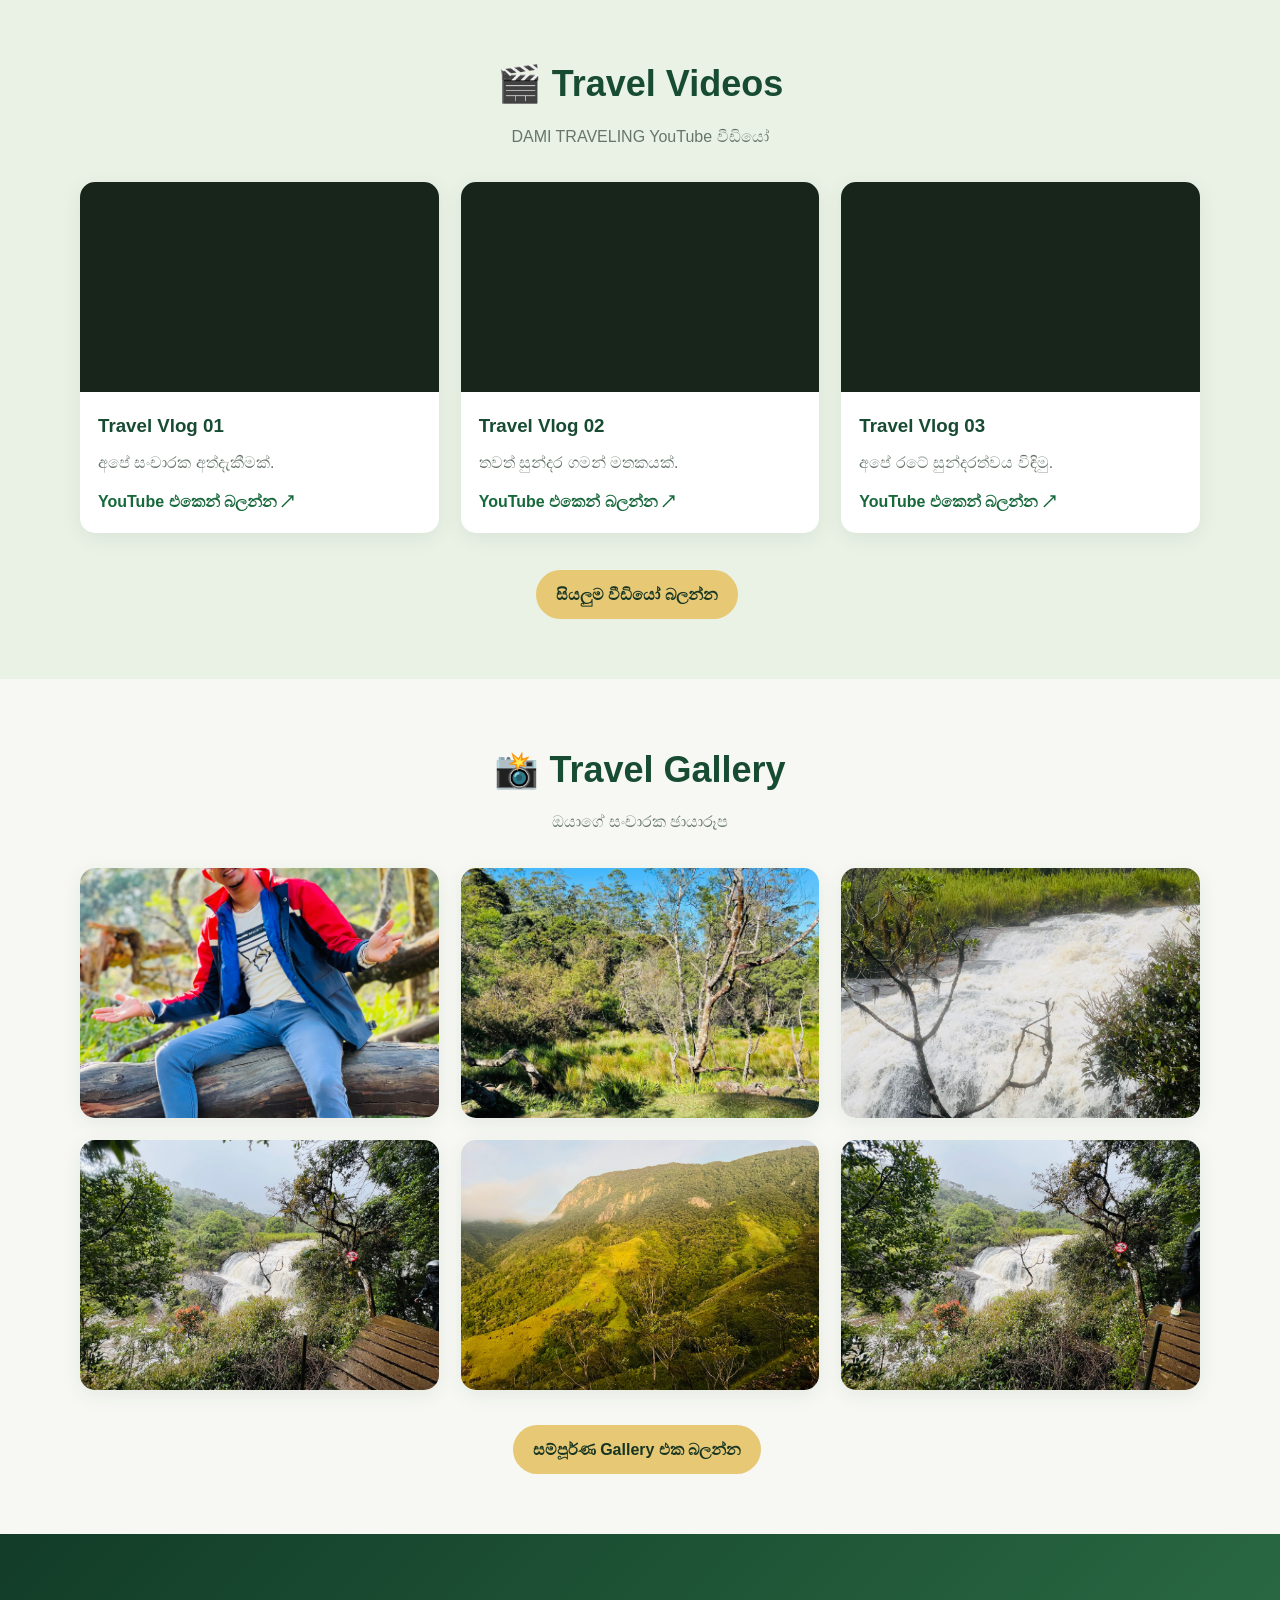
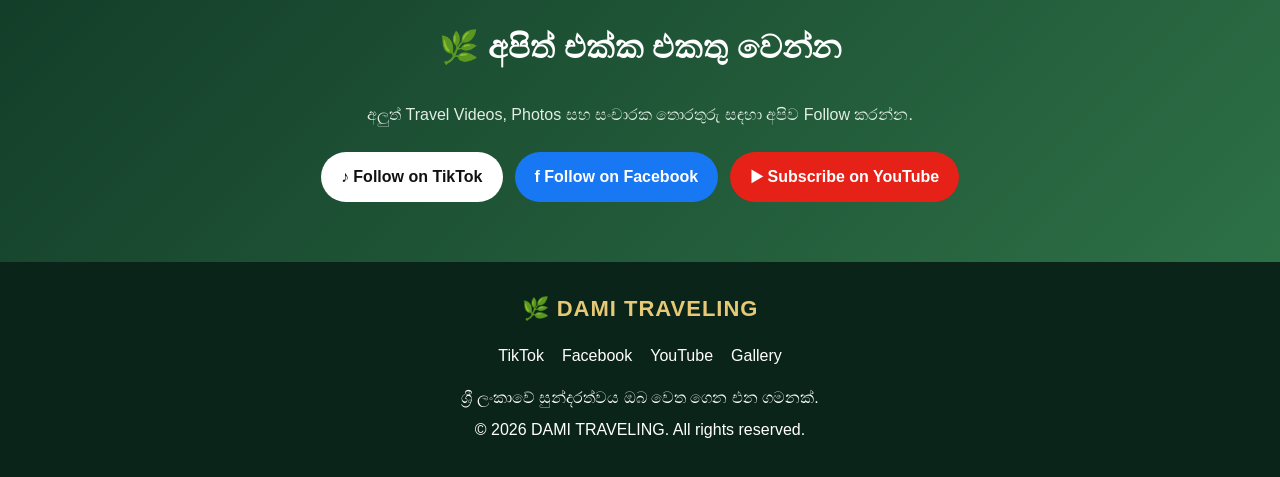
==== commit 120153a1: "Update index.html" ====
--- a/index.html
+++ b/index.html
@@ -5,17 +5,16 @@
   <meta charset="UTF-8">
   <meta name="viewport" content="width=device-width, initial-scale=1.0">
   <meta name="theme-color" content="#123c28">
-  <meta name="description" content="DAMI TRAVELING සමඟ ශ්‍රී ලංකාවේ ගම්මාන, කඳු, ගංගා, ඇළ දොළ සහ සුන්දර පරිසරය විඳින්න.">
+  <meta name="description" content="DAMI TRAVELING - Explore Sri Lanka's green mountains, rivers, waterfalls and beautiful villages.">
   <title>DAMI TRAVELING | Explore Sri Lanka</title>
 
   <style>
     :root {
       --green: #174b32;
-      --green-dark: #0b2419;
-      --green-light: #d8f0c8;
+      --dark: #0b2419;
+      --light: #eaf2e6;
       --gold: #e6c875;
-      --white: #ffffff;
-      --muted: #d4dfd5;
+      --white: #fff;
     }
 
     * { box-sizing: border-box; }
@@ -25,14 +24,14 @@
     body {
       margin: 0;
       font-family: Arial, "Noto Sans Sinhala", sans-serif;
-      background: #f5f7f1;
-      color: #203528;
+      background: #f7f8f3;
+      color: #233b2c;
       line-height: 1.7;
     }
 
-    a { text-decoration: none; color: inherit; }
-
-    img { display: block; width: 100%; object-fit: cover; }
+    a { color: inherit; text-decoration: none; }
+
+    img { width: 100%; display: block; object-fit: cover; }
 
     .container {
       width: min(1120px, 92%);
@@ -42,51 +41,50 @@
     header {
       position: sticky;
       top: 0;
-      z-index: 10;
-      background: var(--green-dark);
-      color: white;
+      z-index: 20;
+      background: var(--dark);
+      color: var(--white);
       box-shadow: 0 3px 15px #0002;
     }
 
     .nav {
-      min-height: 72px;
       display: flex;
+      justify-content: space-between;
       align-items: center;
-      justify-content: space-between;
-      gap: 16px;
       flex-wrap: wrap;
-      padding: 12px 0;
+      gap: 15px;
+      padding: 14px 0;
     }
 
     .logo {
+      font-size: 22px;
+      font-weight: 900;
       color: var(--gold);
-      font-size: 23px;
-      font-weight: 900;
       letter-spacing: 1px;
     }
 
     nav {
       display: flex;
       flex-wrap: wrap;
-      gap: 18px;
+      gap: 16px;
     }
 
     nav a:hover { color: var(--gold); }
 
     .hero {
-      min-height: 540px;
+      min-height: 570px;
       display: flex;
       align-items: center;
       color: white;
       background:
-        linear-gradient(90deg, #071b11eF, #071b1190 55%, #071b1130),
+        linear-gradient(90deg, #071b11ed, #071b1190 58%, #071b1130),
         url("https://images.unsplash.com/photo-1500530855697-b586d89ba3ee?auto=format&fit=crop&w=1800&q=85")
         center/cover;
     }
 
     .hero-content {
-      padding: 80px 0;
-      max-width: 720px;
+      padding: 75px 0;
+      max-width: 760px;
     }
 
     .eyebrow {
@@ -98,54 +96,57 @@
     h1 {
       font-size: clamp(38px, 6vw, 68px);
       line-height: 1.15;
-      margin: 12px 0;
+      margin: 15px 0;
     }
 
     h1 span { color: var(--gold); }
 
     .hero p {
-      max-width: 610px;
       font-size: 18px;
+      max-width: 650px;
     }
 
     .button {
       display: inline-block;
-      padding: 11px 21px;
-      margin: 7px 8px 0 0;
-      border-radius: 28px;
+      margin: 7px 6px 0 0;
+      padding: 11px 20px;
+      border-radius: 30px;
       background: var(--gold);
-      color: #193323;
+      color: #173522;
       font-weight: bold;
-    }
+      transition: .2s;
+    }
+
+    .button:hover { transform: translateY(-2px); }
 
     .button-outline {
-      border: 1px solid white;
       background: transparent;
       color: white;
-    }
-
-    section { padding: 58px 0; }
-
-    .section-heading {
+      border: 1px solid white;
+    }
+
+    section { padding: 60px 0; }
+
+    .heading {
       text-align: center;
-      margin-bottom: 30px;
-    }
-
-    .section-heading h2 {
+      margin-bottom: 32px;
+    }
+
+    .heading h2 {
       margin: 0 0 8px;
-      font-size: clamp(26px, 4vw, 36px);
       color: var(--green);
-    }
-
-    .section-heading p {
-      color: #65756a;
+      font-size: clamp(27px, 4vw, 36px);
+    }
+
+    .heading p {
       margin: 0;
+      color: #66776a;
     }
 
     .intro {
+      max-width: 830px;
+      margin: auto;
       text-align: center;
-      max-width: 800px;
-      margin: auto;
     }
 
     .nature-grid,
@@ -153,42 +154,37 @@
     .gallery-grid {
       display: grid;
       grid-template-columns: repeat(3, minmax(0, 1fr));
-      gap: 20px;
+      gap: 22px;
     }
 
     .nature-card,
     .video-card,
     .photo-card {
-      background: white;
       border-radius: 15px;
       overflow: hidden;
-      box-shadow: 0 5px 20px #183d2512;
-    }
-
-    .nature-card img { height: 230px; }
-
-    .nature-card .content,
-    .video-card .content {
-      padding: 18px;
-    }
-
-    .nature-card h3,
-    .video-card h3 {
+      background: white;
+      box-shadow: 0 5px 20px #173c2514;
+    }
+
+    .nature-card img { height: 235px; }
+
+    .card-content { padding: 18px; }
+
+    .card-content h3 {
       margin: 0 0 7px;
       color: var(--green);
     }
 
-    .nature-card p,
-    .video-card p {
+    .card-content p {
       margin: 0;
-      color: #65756a;
-    }
-
-    .videos { background: #eaf0e6; }
+      color: #647469;
+    }
+
+    .videos { background: var(--light); }
 
     .video-frame {
       aspect-ratio: 16 / 9;
-      background: #17231a;
+      background: #17251b;
     }
 
     .video-frame iframe {
@@ -209,34 +205,61 @@
       transition: transform .3s;
     }
 
-    .photo-card { overflow: hidden; }
-
     .photo-card:hover img { transform: scale(1.04); }
 
-    .subscribe {
+    .social-section {
+      background: linear-gradient(135deg, #123c28, #2d7046);
+      color: white;
       text-align: center;
+    }
+
+    .social-section h2 { font-size: 32px; }
+
+    .social-section p { color: #e2eee4; }
+
+    .social-buttons {
+      display: flex;
+      justify-content: center;
+      align-items: center;
+      flex-wrap: wrap;
+      gap: 12px;
+      margin-top: 24px;
+    }
+
+    .social-buttons .button { margin: 0; }
+
+    .tiktok { background: #fff; color: #111; }
+    .facebook { background: #1877f2; color: white; }
+    .youtube { background: #e62117; color: white; }
+
+    footer {
+      background: var(--dark);
       color: white;
-      background: linear-gradient(130deg, #123c28, #2e7046);
-    }
-
-    .subscribe h2 { font-size: 30px; }
-
-    footer {
       padding: 28px 0;
       text-align: center;
-      background: #0b2419;
-      color: white;
     }
 
     footer p { margin: 5px 0; }
+
+    .footer-links {
+      display: flex;
+      justify-content: center;
+      flex-wrap: wrap;
+      gap: 18px;
+      margin: 15px 0;
+    }
+
+    .footer-links a:hover { color: var(--gold); }
 
     @media (max-width: 760px) {
       .nav { justify-content: center; }
       nav { justify-content: center; gap: 12px; }
-      .hero { min-height: 470px; }
+      .hero { min-height: 480px; }
       .nature-grid,
       .video-grid,
-      .gallery-grid { grid-template-columns: repeat(2, minmax(0, 1fr)); }
+      .gallery-grid {
+        grid-template-columns: repeat(2, minmax(0, 1fr));
+      }
     }
 
     @media (max-width: 500px) {
@@ -245,6 +268,7 @@
       .gallery-grid { grid-template-columns: 1fr; }
       .hero-content { padding: 55px 0; }
       .hero p { font-size: 16px; }
+      .logo { font-size: 20px; }
     }
   </style>
 </head>
@@ -254,13 +278,14 @@
 <header>
   <div class="container nav">
     <a class="logo" href="index.html">🌿 DAMI TRAVELING</a>
-    <nav>
+    <nav aria-label="Main navigation">
       <a href="#home">Home</a>
       <a href="#about">About</a>
       <a href="#nature">Nature</a>
       <a href="#videos">Videos</a>
       <a href="gallery.html">Gallery</a>
       <a href="videos.html">All Videos</a>
+      <a href="#social">Social Media</a>
     </nav>
   </div>
 </header>
@@ -271,35 +296,35 @@
       <div class="eyebrow">EXPLORE THE BEAUTY OF SRI LANKA</div>
       <h1>Nature, Travel &amp;<br><span>Beautiful Memories</span></h1>
       <p>
-        ශ්‍රී ලංකාවේ සුන්දර ගම්මාන, කොළ පැහැති කඳු, ගලා බසින ගංගා,
-        ඇළ දොළ සහ සොබාදහමේ සුන්දරත්වය සමඟ අලුත් ගමන් අත්දැකීම්
-        විඳින්න DAMI TRAVELING සමඟ එකතු වෙන්න.
+        ශ්‍රී ලංකාවේ සුන්දර ගම්මාන, කොළ පැහැති කඳු, ගංගා,
+        ඇළ දොළ, දිය ඇලි සහ සොබාදහමේ සුන්දරත්වය සමඟ
+        අලුත් සංචාරක අත්දැකීම් විඳින්න.
       </p>
-      <a class="button" href="#videos">🎥 Watch Videos</a>
+      <a class="button" href="#videos">🎬 Watch Videos</a>
       <a class="button button-outline"
          href="https://www.youtube.com/@damitha-w6f"
-         target="_blank" rel="noopener">▶ YouTube Channel</a>
+         target="_blank" rel="noopener noreferrer">▶ YouTube Channel</a>
     </div>
   </section>
 
   <section id="about">
     <div class="container intro">
-      <div class="section-heading">
+      <div class="heading">
         <h2>ආයුබෝවන්! 🌿</h2>
         <p>Welcome to DAMI TRAVELING</p>
       </div>
       <p>
-        අපේ රටේ සුන්දරත්වය කැමරාවෙන් ඔබ වෙත ගෙන එන ගමනක්.
-        ගස්වැල්, කඳු, ගංගා, දිය ඇලි, ගම්මාන සහ අමතක නොවන
-        සංචාරක මතකයන් මෙතැනින් බලන්න.
+        අපේ රටේ ස්වභාවික සුන්දරත්වය ඔබ වෙත ගෙන එන සංචාරක ගමනක්.
+        ගස්වැල්, කඳු, ගංගා, ඇළ දොළ, ගම්මාන සහ අමතක නොවන
+        ගමන් මතකයන් අපේ වීඩියෝ සහ ඡායාරූප හරහා විඳින්න.
       </p>
     </div>
   </section>
 
-  <section id="nature" style="background:#eaf0e6;">
+  <section id="nature" style="background:#eaf2e6;">
     <div class="container">
-      <div class="section-heading">
-        <h2>සොබාදහමේ සුන්දරත්වය</h2>
+      <div class="heading">
+        <h2>🌱 සොබාදහමේ සුන්දරත්වය</h2>
         <p>ගස්වැල්, කඳු, ගංගා සහ ගම්මාන අතරින්</p>
       </div>
 
@@ -308,7 +333,7 @@
           <img
             src="https://images.unsplash.com/photo-1448375240586-882707db888b?auto=format&fit=crop&w=900&q=80"
             alt="හරිත වනාන්තරය" loading="lazy">
-          <div class="content">
+          <div class="card-content">
             <h3>🌳 හරිත වනාන්තර</h3>
             <p>ගස්වැල්වලින් පිරුණු නිස්කලංක පරිසරය.</p>
           </div>
@@ -318,17 +343,17 @@
           <img
             src="https://images.unsplash.com/photo-1432405972618-c60b0225b8f9?auto=format&fit=crop&w=900&q=80"
             alt="ගලා බසින දිය ඇල්ල" loading="lazy">
-          <div class="content">
+          <div class="card-content">
             <h3>💧 ගංගා සහ දිය ඇලි</h3>
-            <p>ජලයේ සිසිලසත් සොබාදහමේ මිහිරියාවත්.</p>
+            <p>ජලයේ සිසිලස සහ සොබාදහමේ මිහිරියාව.</p>
           </div>
         </article>
 
         <article class="nature-card">
           <img
             src="https://images.unsplash.com/photo-1464822759023-fed622ff2c3b?auto=format&fit=crop&w=900&q=80"
-            alt="හරිත කඳු පන්තිය" loading="lazy">
-          <div class="content">
+            alt="කඳු පන්තිය" loading="lazy">
+          <div class="card-content">
             <h3>⛰️ කඳු සහ නිම්න</h3>
             <p>කඳුකරයේ සුන්දර දසුන් සහ අලුත් ගමන්.</p>
           </div>
@@ -339,8 +364,8 @@
 
   <section class="videos" id="videos">
     <div class="container">
-      <div class="section-heading">
-        <h2>🎬 Latest Travel Videos</h2>
+      <div class="heading">
+        <h2>🎬 Travel Videos</h2>
         <p>DAMI TRAVELING YouTube වීඩියෝ</p>
       </div>
 
@@ -355,11 +380,11 @@
               referrerpolicy="strict-origin-when-cross-origin"
               allowfullscreen></iframe>
           </div>
-          <div class="content">
+          <div class="card-content">
             <h3>Travel Vlog 01</h3>
             <p>අපේ සංචාරක අත්දැකීමක්.</p>
             <a class="watch" href="https://www.youtube.com/watch?v=O4N68p5Ew6w"
-               target="_blank" rel="noopener">YouTube එකෙන් බලන්න ↗</a>
+               target="_blank" rel="noopener noreferrer">YouTube එකෙන් බලන්න ↗</a>
           </div>
         </article>
 
@@ -373,11 +398,11 @@
               referrerpolicy="strict-origin-when-cross-origin"
               allowfullscreen></iframe>
           </div>
-          <div class="content">
+          <div class="card-content">
             <h3>Travel Vlog 02</h3>
             <p>තවත් සුන්දර ගමන් මතකයක්.</p>
             <a class="watch" href="https://www.youtube.com/watch?v=OQAoxW6RLtM"
-               target="_blank" rel="noopener">YouTube එකෙන් බලන්න ↗</a>
+               target="_blank" rel="noopener noreferrer">YouTube එකෙන් බලන්න ↗</a>
           </div>
         </article>
 
@@ -391,60 +416,52 @@
               referrerpolicy="strict-origin-when-cross-origin"
               allowfullscreen></iframe>
           </div>
-          <div class="content">
+          <div class="card-content">
             <h3>Travel Vlog 03</h3>
             <p>අපේ රටේ සුන්දරත්වය විඳිමු.</p>
             <a class="watch" href="https://www.youtube.com/watch?v=5FUmSDiw4_c"
-               target="_blank" rel="noopener">YouTube එකෙන් බලන්න ↗</a>
+               target="_blank" rel="noopener noreferrer">YouTube එකෙන් බලන්න ↗</a>
           </div>
         </article>
       </div>
 
       <div style="text-align:center;margin-top:30px;">
         <a class="button" href="videos.html">සියලුම වීඩියෝ බලන්න</a>
-        <a class="button" href="https://www.youtube.com/@damitha-w6f"
-           target="_blank" rel="noopener">Subscribe කරන්න ▶</a>
       </div>
     </div>
   </section>
 
   <section id="gallery">
     <div class="container">
-      <div class="section-heading">
+      <div class="heading">
         <h2>📸 Travel Gallery</h2>
         <p>ඔයාගේ සංචාරක ඡායාරූප</p>
       </div>
 
       <div class="gallery-grid">
         <a class="photo-card" href="gallery.html">
-          <img
-            src="WhatsApp%20Image%202026-10-24%20at%207.42.54%20AM.jpeg"
-            alt="DAMI TRAVELING photo 1" loading="lazy">
+          <img src="WhatsApp%20Image%202026-10-24%20at%207.42.54%20AM.jpeg"
+               alt="Travel photo 1" loading="lazy">
         </a>
         <a class="photo-card" href="gallery.html">
-          <img
-            src="WhatsApp%20Image%202026-10-24%20at%207.42.54%20AM%20(1).jpeg"
-            alt="DAMI TRAVELING photo 2" loading="lazy">
+          <img src="WhatsApp%20Image%202026-10-24%20at%207.42.54%20AM%20(1).jpeg"
+               alt="Travel photo 2" loading="lazy">
         </a>
         <a class="photo-card" href="gallery.html">
-          <img
-            src="WhatsApp%20Image%202026-10-24%20at%207.42.54%20AM%20(2).jpeg"
-            alt="DAMI TRAVELING photo 3" loading="lazy">
+          <img src="WhatsApp%20Image%202026-10-24%20at%207.42.54%20AM%20(2).jpeg"
+               alt="Travel photo 3" loading="lazy">
         </a>
         <a class="photo-card" href="gallery.html">
-          <img
-            src="WhatsApp%20Image%202026-10-24%20at%207.43.20%20AM.jpeg"
-            alt="DAMI TRAVELING photo 4" loading="lazy">
+          <img src="WhatsApp%20Image%202026-10-24%20at%207.43.20%20AM.jpeg"
+               alt="Travel photo 4" loading="lazy">
         </a>
         <a class="photo-card" href="gallery.html">
-          <img
-            src="WhatsApp%20Image%202026-10-24%20at%207.43.20%20AM%20(1).jpeg"
-            alt="DAMI TRAVELING photo 5" loading="lazy">
+          <img src="WhatsApp%20Image%202026-10-24%20at%207.43.20%20AM%20(1).jpeg"
+               alt="Travel photo 5" loading="lazy">
         </a>
         <a class="photo-card" href="gallery.html">
-          <img
-            src="WhatsApp%20Image%202026-10-24%20at%207.43.20%20AM%20(2).jpeg"
-            alt="DAMI TRAVELING photo 6" loading="lazy">
+          <img src="WhatsApp%20Image%202026-10-24%20at%207.43.20%20AM%20(2).jpeg"
+               alt="Travel photo 6" loading="lazy">
         </a>
       </div>
 
@@ -454,20 +471,48 @@
     </div>
   </section>
 
-  <section class="subscribe">
+  <section class="social-section" id="social">
     <div class="container">
-      <h2>🌿 අපේ සංචාරක ගමනට එකතු වෙන්න</h2>
-      <p>අලුත් Travel Vlogs සහ ලස්සන පරිසර දසුන් බලන්න YouTube Channel එක Subscribe කරන්න.</p>
-      <a class="button"
-         href="https://www.youtube.com/@damitha-w6f"
-         target="_blank" rel="noopener">▶ Subscribe to DAMI TRAVELING</a>
+      <h2>🌿 අපිත් එක්ක එකතු වෙන්න</h2>
+      <p>අලුත් Travel Videos, Photos සහ සංචාරක තොරතුරු සඳහා අපිව Follow කරන්න.</p>
+
+      <div class="social-buttons">
+        <a class="button tiktok"
+           href="https://www.tiktok.com/@dami695572661?_r=1&amp;_t=ZS-9Aw3FZ61yGA"
+           target="_blank" rel="noopener noreferrer">
+          ♪ Follow on TikTok
+        </a>
+
+        <a class="button facebook"
+           href="https://www.facebook.com/share/19rTm54ZBU/"
+           target="_blank" rel="noopener noreferrer">
+          f Follow on Facebook
+        </a>
+
+        <a class="button youtube"
+           href="https://www.youtube.com/@damitha-w6f"
+           target="_blank" rel="noopener noreferrer">
+          ▶ Subscribe on YouTube
+        </a>
+      </div>
     </div>
   </section>
 </main>
 
 <footer>
   <div class="container">
-    <p><strong>🌿 DAMI TRAVELING</strong></p>
+    <a class="logo" href="#home">🌿 DAMI TRAVELING</a>
+
+    <div class="footer-links">
+      <a href="https://www.tiktok.com/@dami695572661?_r=1&amp;_t=ZS-9Aw3FZ61yGA"
+         target="_blank" rel="noopener noreferrer">TikTok</a>
+      <a href="https://www.facebook.com/share/19rTm54ZBU/"
+         target="_blank" rel="noopener noreferrer">Facebook</a>
+      <a href="https://www.youtube.com/@damitha-w6f"
+         target="_blank" rel="noopener noreferrer">YouTube</a>
+      <a href="gallery.html">Gallery</a>
+    </div>
+
     <p>ශ්‍රී ලංකාවේ සුන්දරත්වය ඔබ වෙත ගෙන එන ගමනක්.</p>
     <p>© <span id="year"></span> DAMI TRAVELING. All rights reserved.</p>
   </div>
@@ -476,7 +521,7 @@
 <script>
   document.getElementById("year").textContent = new Date().getFullYear();
 
-  // Photo file එකක් නොපෙන්වුවොත් ඒ photo card එක සඟවයි.
+  // Photo file එකක් සොයාගත නොහැකි නම් එම photo card එක සඟවයි.
   document.querySelectorAll(".photo-card img").forEach(function (img) {
     img.addEventListener("error", function () {
       img.closest(".photo-card").style.display = "none";
